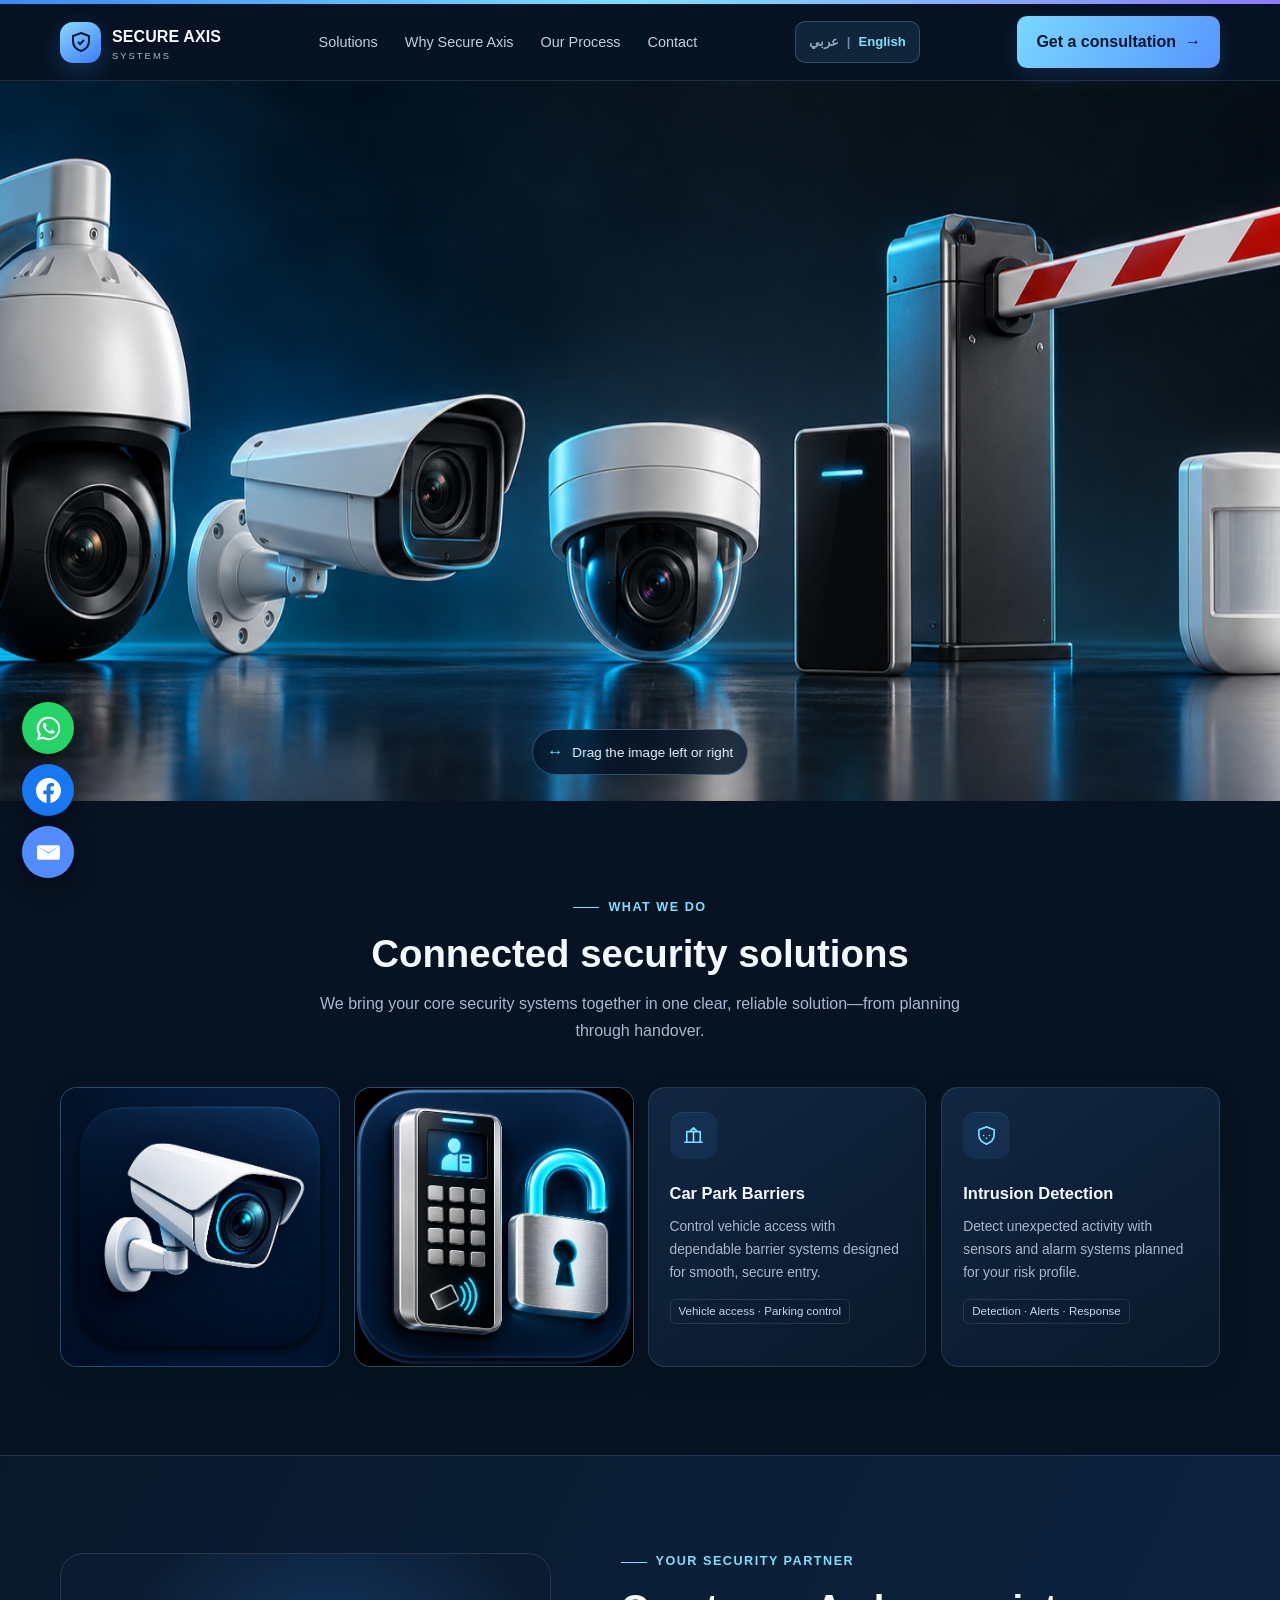
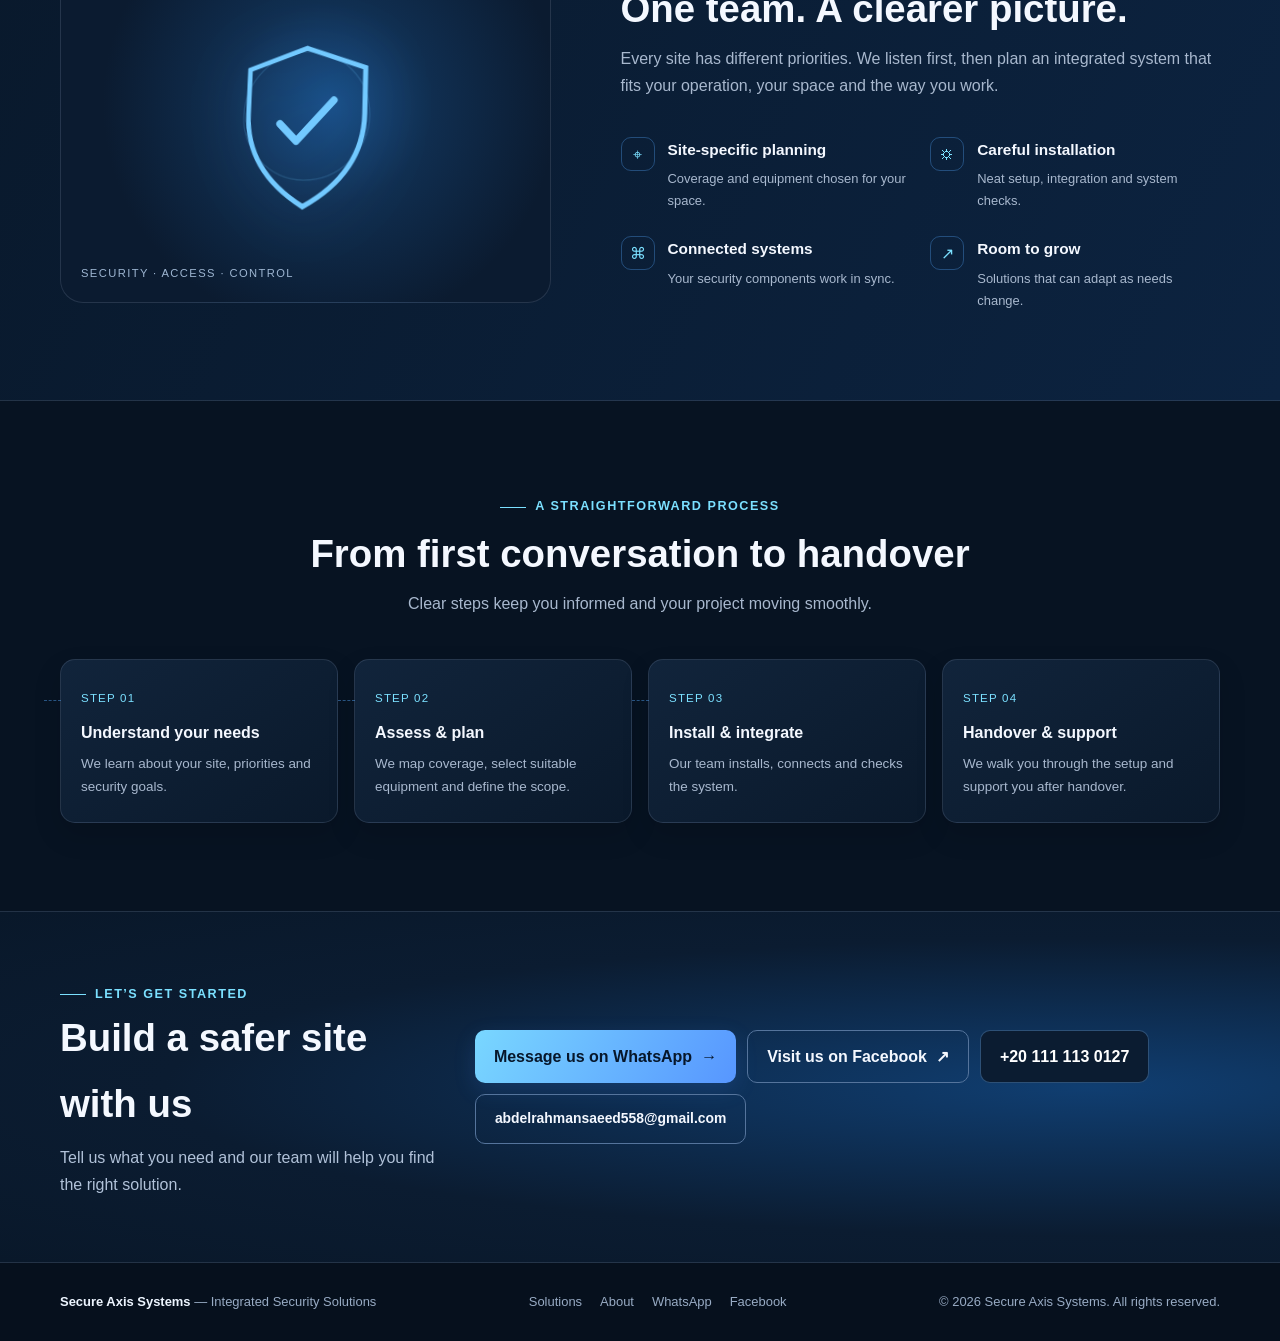
==== index.html @ 3731b3f7 "Add files via upload" ====
<!doctype html>
<html lang="en">
<head>
  <meta charset="utf-8">
  <meta name="viewport" content="width=device-width, initial-scale=1">
  <meta name="theme-color" content="#071322">
  <meta name="google-site-verification" content="ktcPS7zpCL4jbhlb1AqmG9bm6LQ2krB4YX1taloXsXU">
  <meta name="description" content="Secure Axis Systems designs and installs CCTV, access control, car park barriers, networking and intrusion detection solutions in Egypt.">
  <meta name="robots" content="index,follow,max-image-preview:large">
  <link rel="canonical" href="https://secure-axis-systems.github.io/secure-axis-systems/">
  <meta property="og:type" content="website">
  <meta property="og:title" content="Secure Axis Systems | Integrated Security Solutions">
  <meta property="og:description" content="CCTV, access control, car park barriers, networking and intrusion detection systems.">
  <meta property="og:url" content="https://secure-axis-systems.github.io/secure-axis-systems/">
  <meta property="og:image" content="https://secure-axis-systems.github.io/secure-axis-systems/security-systems-3d.png">
  <meta property="og:image:alt" content="CCTV cameras, access reader, car park barrier and intrusion sensor">
  <title>Secure Axis Systems | CCTV &amp; Security Systems in Egypt</title>
  <script type="application/ld+json">
  {"@context":"https://schema.org","@type":"Organization","name":"Secure Axis Systems","url":"https://secure-axis-systems.github.io/secure-axis-systems/","email":"abdelrahmansaeed558@gmail.com","telephone":"+201111130127","sameAs":["https://www.facebook.com/booddii.cllaah"]}
  </script>
  <style>
    :root{--bg:#071322;--panel:#0d1d31;--panel2:#112744;--text:#f4f8ff;--muted:#a8b8ce;--blue:#55a8ff;--cyan:#7be0ff;--line:rgba(204,225,255,.13);--max:1160px}
    *{box-sizing:border-box}html{scroll-behavior:smooth;scroll-padding-top:90px}body{margin:0;background:var(--bg);color:var(--text);font-family:Inter,"Segoe UI",Arial,sans-serif;line-height:1.7}a{color:inherit;text-decoration:none}button{font:inherit}.wrap{width:min(var(--max),calc(100% - 44px));margin:auto}.topline{height:4px;background:linear-gradient(90deg,#388bff,var(--cyan),#8c7bff)}
    header{position:sticky;top:0;z-index:10;background:rgba(7,19,34,.88);backdrop-filter:blur(16px);border-bottom:1px solid var(--line)}.nav{height:76px;display:flex;align-items:center;justify-content:space-between;gap:20px}.brand{display:flex;align-items:center;gap:11px;font-weight:800;font-size:1rem;letter-spacing:.1px}.brand-mark{width:41px;height:41px;display:grid;place-items:center;border-radius:13px;background:linear-gradient(145deg,#8bd8ff,#397dff);color:#07172b;box-shadow:0 8px 24px #398bff42}.brand-mark svg{width:24px}.brand small{display:block;color:var(--muted);font-size:.59rem;font-weight:500;letter-spacing:2px;line-height:1.2;text-transform:uppercase}.links{display:flex;align-items:center;gap:27px;color:#c2cfe0;font-size:.9rem}.links a:hover{color:var(--cyan)}.language-toggle{display:inline-flex;align-items:center;gap:8px;flex:0 0 auto;border:1px solid #5a8cbd66;border-radius:10px;background:#10243a;color:#dcecff;padding:9px 13px;cursor:pointer;font-weight:750;font-size:.82rem}.language-toggle span{opacity:.64}.language-toggle span.active{opacity:1;color:var(--cyan)}.language-toggle i{font-style:normal;color:#6b8bab}.nav-cta,.btn{display:inline-flex;align-items:center;justify-content:center;gap:9px;border:0;border-radius:10px;padding:12px 19px;background:linear-gradient(120deg,#79d7ff,#5796ff);color:#07172b;font-weight:800;transition:.2s;box-shadow:0 7px 22px #438eff28}.nav-cta:hover,.btn:hover{transform:translateY(-2px);box-shadow:0 12px 28px #438eff46}.menu-btn{display:none;background:none;border:1px solid var(--line);color:white;border-radius:9px;padding:8px 12px}
    .hero{position:relative;overflow:hidden;padding:88px 0 78px;background:radial-gradient(ellipse at 78% 45%,#103a6a88,transparent 43%),linear-gradient(130deg,#09182a,#071322 65%)}.hero:after{content:"";position:absolute;inset:0;pointer-events:none;opacity:.12;background-image:linear-gradient(rgba(255,255,255,.08) 1px,transparent 1px),linear-gradient(90deg,rgba(255,255,255,.08) 1px,transparent 1px);background-size:54px 54px;mask-image:linear-gradient(90deg,black,transparent 80%)}.hero-grid{position:relative;z-index:1;display:grid;grid-template-columns:1fr .88fr;gap:58px;align-items:center}.eyebrow{display:inline-flex;align-items:center;gap:9px;color:var(--cyan);font-size:.79rem;font-weight:750;letter-spacing:1.5px;text-transform:uppercase}.eyebrow:before{content:"";height:1px;width:26px;background:var(--cyan)}h1{font-size:clamp(2.7rem,5vw,4.55rem);line-height:1.09;letter-spacing:-2.5px;margin:20px 0}.hero h1 span{color:#72c9ff;text-shadow:0 0 35px #318dff65}.lead{font-size:1.07rem;color:#b1c2d9;max-width:570px;margin:0 0 29px}.actions{display:flex;gap:13px;flex-wrap:wrap}.btn-outline{background:transparent;border:1px solid #55749c;color:var(--text);box-shadow:none}.btn-outline:hover{border-color:var(--cyan)}.hero-points{display:flex;gap:22px;flex-wrap:wrap;margin-top:30px;color:#c0cde0;font-size:.83rem}.hero-points span{display:flex;align-items:center;gap:7px}.check{color:var(--cyan);font-weight:bold}
    .visual{min-height:405px;position:relative;display:grid;place-items:center;perspective:1000px}.orbit{position:absolute;width:365px;height:365px;border-radius:50%;border:1px solid #82c5ff28;transform:rotateX(68deg) rotateZ(-18deg)}.orbit:before,.orbit:after{content:"";position:absolute;border:1px solid #82c5ff20;border-radius:50%;inset:28px}.orbit:after{inset:60px}.camera-card{position:relative;width:min(100%,420px);aspect-ratio:1.1;border:1px solid #b8dcff26;border-radius:25px;background:linear-gradient(145deg,#132c49,#09182a);box-shadow:0 35px 90px #0009,inset 0 1px #ffffff16;display:flex;align-items:center;justify-content:center;overflow:hidden;transform:rotateY(-10deg) rotateX(4deg);transform-style:preserve-3d;transition:transform .5s}.camera-card:hover{transform:rotateY(-3deg) rotateX(1deg) translateY(-5px)}.camera-card:before{content:"";position:absolute;width:270px;height:270px;border-radius:50%;background:#4aa8ff20;filter:blur(14px);transform:translateZ(18px)}.security-products-art{position:relative;display:block;width:100%;height:100%;object-fit:contain;filter:drop-shadow(0 26px 20px #0008);transform:translateZ(48px) scale(.96)}.live{position:absolute;top:18px;left:18px;right:auto;display:flex;align-items:center;gap:8px;background:#071424d9;border:1px solid #a6d4ff35;border-radius:20px;padding:5px 11px;font-size:.69rem;color:#dcedff;transform:translateZ(32px)}.live i{width:7px;height:7px;background:#ff697d;border-radius:50%;box-shadow:0 0 12px #ff697d}.scan{position:absolute;height:1px;left:10%;right:10%;top:25%;background:#68c9ffbb;box-shadow:0 0 14px #68c9ff;animation:scan 4s ease-in-out infinite alternate}.floating{position:absolute;bottom:20px;right:-10px;background:linear-gradient(145deg,#153252,#0b1a2d);border:1px solid var(--line);border-radius:13px;padding:12px 16px;box-shadow:0 16px 30px #0007;font-size:.79rem;transform:translateZ(65px)}.floating strong{color:var(--cyan);display:block;font-size:.95rem}@keyframes scan{to{top:75%}}
    .trust{border-top:1px solid var(--line);border-bottom:1px solid var(--line);background:#09182a}.trust-row{display:flex;justify-content:space-between;gap:20px;align-items:center;padding:22px 0;color:#aebfd5;font-size:.85rem}.trust-item{display:flex;align-items:center;gap:9px}.trust-item b{color:#eaf3ff;font-weight:700}.trust-icon{color:var(--cyan);font-size:1.1rem}
    section{padding:88px 0}.section-head{max-width:670px;margin-bottom:38px}.section-head.center{text-align:center;margin:0 auto 42px}.section-head h2{font-size:clamp(1.9rem,3vw,2.7rem);line-height:1.25;margin:12px 0}.section-head p{color:var(--muted);margin:0}.services-grid{display:grid;grid-template-columns:repeat(4,1fr);gap:15px}.service{padding:24px 21px 22px;border:1px solid var(--line);background:linear-gradient(145deg,#112641,#0a192b);border-radius:17px;min-height:224px;transition:.25s;box-shadow:0 10px 28px #0002;transform-style:preserve-3d}.service:hover{transform:translateY(-6px) rotateX(2deg);border-color:#55a8ff78;box-shadow:0 20px 40px #0004}.service-icon{width:47px;height:47px;border-radius:13px;display:grid;place-items:center;background:#438fff1b;color:var(--cyan);margin-bottom:20px;box-shadow:inset 0 1px #ffffff13}.service-icon svg{width:23px;height:23px;stroke:currentColor;fill:none;stroke-width:1.7;stroke-linecap:round;stroke-linejoin:round}.service h3{font-size:1.03rem;margin:0 0 8px}.service p{color:var(--muted);font-size:.86rem;margin:0}.service .tag{display:inline-block;margin-top:14px;color:#c5d6ec;font-size:.72rem;border:1px solid var(--line);border-radius:6px;padding:2px 8px}
    .why{background:linear-gradient(115deg,#09192c,#0c2340);border-block:1px solid var(--line)}.why-grid{display:grid;grid-template-columns:.9fr 1.1fr;gap:70px;align-items:center}.why-art{min-height:350px;border-radius:23px;border:1px solid var(--line);background:radial-gradient(circle at 55% 43%,#174c83 0,#102e50 30%,#0b1b30 68%);display:grid;place-items:center;position:relative;overflow:hidden;perspective:700px}.shield{width:150px;height:175px;color:#72c9ff;filter:drop-shadow(0 0 30px #429dff78);transform:rotateY(-14deg) rotateX(8deg);animation:float 5s ease-in-out infinite}.why-art-label{position:absolute;bottom:19px;left:20px;color:#9eb6d2;font-size:.7rem;letter-spacing:1.4px}.benefits{display:grid;grid-template-columns:1fr 1fr;gap:24px 20px;margin-top:29px}.benefit{display:flex;gap:13px}.benefit-mark{flex:0 0 34px;height:34px;border:1px solid #55a8ff55;border-radius:10px;display:grid;place-items:center;color:var(--cyan)}.benefit h3{font-size:.96rem;margin:0 0 5px}.benefit p{font-size:.81rem;color:var(--muted);margin:0}@keyframes float{50%{transform:translateY(-9px) rotateY(14deg) rotateX(5deg)}}
    .process-grid{display:grid;grid-template-columns:repeat(4,1fr);gap:16px;position:relative}.step{padding:23px 20px;border-radius:15px;background:linear-gradient(145deg,#11243b,#0a192b);border:1px solid var(--line);position:relative;box-shadow:0 12px 28px #0002}.step-no{font-size:.72rem;color:var(--cyan);letter-spacing:1.2px}.step h3{font-size:1rem;margin:9px 0 7px}.step p{font-size:.84rem;color:var(--muted);margin:0}.step:not(:last-child):after{content:"";position:absolute;left:-17px;top:40px;width:17px;border-top:1px dashed #55a8ff70}
    .contact{padding:64px 0;background:radial-gradient(ellipse at 85% 50%,#103e71,#0b1c31 60%,#09182a);border-block:1px solid var(--line)}.contact-box{display:flex;align-items:center;justify-content:space-between;gap:25px}.contact h2{font-size:clamp(1.8rem,3vw,2.5rem);margin:0 0 8px}.contact p{color:#b1c2d9;margin:0}.contact-actions{display:flex;gap:11px;flex-wrap:wrap}.email{font-size:.87rem}.phone{border:1px solid #73b8ff55;background:#0b1c31;color:white;box-shadow:none}.phone:hover{border-color:var(--cyan)}footer{padding:28px 0;background:#06101d;color:#98abc4;font-size:.81rem}.footer-row{display:flex;justify-content:space-between;align-items:center;gap:20px}.footer-brand{color:#edf5ff;font-weight:700}.footer-links{display:flex;gap:18px}.footer-links a:hover{color:var(--cyan)}.wa-float{position:fixed;z-index:11;bottom:22px;left:22px;width:58px;height:58px;border-radius:50%;background:#25d366;color:white;display:grid;place-items:center;box-shadow:0 8px 24px #0007;transition:.2s}.wa-float:hover{transform:scale(1.07)}.wa-float svg{width:29px;height:29px;fill:currentColor}
    @media(max-width:900px){.language-toggle{padding:8px 10px}.links{gap:12px;font-size:.83rem}.hero-grid{gap:26px}.services-grid{grid-template-columns:repeat(2,1fr)}.why-grid{gap:35px}.process-grid{grid-template-columns:repeat(2,1fr)}.step:nth-child(2):after{display:none}.links{gap:15px}}
    @media(max-width:650px){.wrap{width:min(var(--max),calc(100% - 32px))}.nav{height:67px;gap:8px}.brand{gap:7px;font-size:.87rem}.brand-mark{width:36px;height:36px;flex:0 0 36px}.brand small{font-size:.52rem;letter-spacing:1.5px}.menu-btn{display:block;white-space:nowrap;padding:7px 9px;font-size:.82rem}.links{display:none;position:absolute;top:67px;right:0;left:0;background:#0a192b;padding:16px 22px 20px;border-bottom:1px solid var(--line);flex-direction:column;align-items:stretch;gap:0}.links.open{display:flex}.links a{padding:11px 0;border-bottom:1px solid #ffffff0b}.nav-cta{display:none}.language-toggle{margin-inline-start:auto;padding:7px 8px;gap:5px;font-size:.76rem}.hero{padding:58px 0 48px}.hero-grid{grid-template-columns:1fr;gap:15px}.hero h1{font-size:2.75rem;letter-spacing:-1.4px;margin:14px 0}.lead{font-size:.98rem}.visual{min-height:300px}.camera-card{width:min(88%,365px)}.orbit{width:285px;height:285px}.floating{right:0;bottom:9px}.hero-points{gap:12px 18px}.trust-row{justify-content:center;flex-wrap:wrap;text-align:center;gap:13px 22px}.trust-item:first-child{width:100%;justify-content:center}.trust-item{font-size:.77rem}section{padding:65px 0}.section-head{margin-bottom:28px}.services-grid{gap:11px}.service{padding:19px 15px;min-height:220px}.service-icon{margin-bottom:13px}.why-grid{grid-template-columns:1fr;gap:27px}.why-art{min-height:260px}.shield{width:120px;height:140px}.benefits{gap:19px 12px}.benefit{gap:9px}.benefit h3{font-size:.88rem}.benefit p{font-size:.76rem}.process-grid{gap:11px}.step{padding:18px 15px}.step:not(:last-child):after{display:none}.contact{padding:48px 0}.contact-box{align-items:flex-start;flex-direction:column}.footer-row{flex-direction:column;text-align:center}.footer-links{justify-content:center;flex-wrap:wrap}.wa-float{width:53px;height:53px;bottom:15px;left:15px}.detail-photo{width:48%;height:112px;left:10px;bottom:10px}}
    @media(max-width:390px){.services-grid,.process-grid{grid-template-columns:1fr}.service{min-height:0}.benefits{grid-template-columns:1fr}.hero h1{font-size:2.35rem}}
    html[dir="rtl"] body{text-align:right}html[dir="rtl"] .camera-type,html[dir="rtl"] .model-option{text-align:right}html[dir="rtl"] .model-option p{direction:ltr;unicode-bidi:embed;text-align:right}html[dir="rtl"] .scene-label{left:auto;right:16px}html[dir="rtl"] .why-art-label{left:auto;right:20px}html[dir="rtl"] .floating{right:auto;left:-10px}html[dir="rtl"] .wa-float{left:auto;right:22px}html[dir="rtl"] .step:not(:last-child):after{left:auto;right:-17px}html[dir="rtl"] .menu-btn{direction:rtl}html[dir="rtl"] .camera-modal-head{flex-direction:row-reverse}html[dir="rtl"] .camera-modal-foot{flex-direction:row-reverse}html[dir="rtl"] .contact-box{flex-direction:row-reverse}html[dir="rtl"] .footer-row{flex-direction:row-reverse}html[dir="rtl"] .detail-photo{left:auto;right:18px}html[dir="rtl"] .detail-photo-label{right:auto;left:9px}html[dir="rtl"] .nav{direction:rtl}html[dir="rtl"] .hero-grid{direction:rtl}html[dir="rtl"] .hero-points{direction:rtl}html[dir="rtl"] .links{direction:rtl}html[dir="rtl"] .brand{direction:ltr}html[dir="rtl"] .phone,html[dir="rtl"] .email,.model-code,.model-option h3{direction:ltr;unicode-bidi:plaintext}html[dir="rtl"] .detail-features,html[dir="rtl"] .spec-list{direction:rtl}
    @media(prefers-reduced-motion:reduce){*,*::before,*::after{scroll-behavior:auto!important;animation-duration:.01ms!important;transition-duration:.01ms!important}}
    /* Interactive landscape hero: horizontal drag, vertical page scroll, and individual device bounce targets. */
    .hero.hero-image-only{height:auto;min-height:0;aspect-ratio:16/9;padding:0;overflow:hidden;background:#061426;isolation:isolate}
    .hero.hero-image-only:after{display:none}
    .hero-pan{position:absolute;inset:0;overflow:hidden;touch-action:pan-y;user-select:none;-webkit-user-select:none;cursor:grab;outline:none}
    .hero-pan.is-dragging{cursor:grabbing}
    .hero-art{position:absolute;inset:0;width:100%;height:100%;transform:translate3d(var(--pan-x,0px),0,0) scale(1.22);transform-origin:center;will-change:transform}
    .hero-landscape{position:absolute;inset:0;width:100%;height:100%;display:block;object-fit:fill;pointer-events:none;-webkit-user-drag:none}
    .pan-hint{position:absolute;z-index:3;left:50%;bottom:clamp(10px,2.2vw,26px);transform:translateX(-50%);display:flex;align-items:center;gap:9px;padding:8px 14px;border:1px solid #8bcaff50;border-radius:999px;background:#061426c9;color:#e5f5ff;font-size:clamp(.68rem,1.1vw,.85rem);white-space:nowrap;backdrop-filter:blur(9px);pointer-events:none}
    .pan-hint:before{content:"↔";color:var(--cyan);font-size:1.2em;font-weight:800}
    @media(max-width:650px){.hero.hero-image-only{min-height:0}.pan-hint{bottom:8px;padding:6px 11px;font-size:.66rem}}
    .service-feature{position:relative;display:flex;align-items:flex-end;overflow:hidden;isolation:isolate;padding:0;min-height:280px;aspect-ratio:1/1;border-color:#64baff55;background:#071322;cursor:pointer;text-align:left}
    .service-feature:focus-visible{outline:2px solid var(--cyan);outline-offset:4px}
    .service-feature-photo{position:absolute;z-index:0;inset:0;width:100%;height:100%;object-fit:cover;opacity:1;transition:opacity .35s,transform .45s}
    .service-feature:after{content:"";position:absolute;z-index:1;inset:0;background:linear-gradient(145deg,#071322f5,#0c2542f2);opacity:0;transition:opacity .3s}
    .service-feature-copy{position:relative;z-index:2;width:100%;padding:22px;opacity:0;transform:translateY(12px);transition:opacity .25s,transform .25s}
    .service-feature:hover:after,.service-feature:focus-visible:after{opacity:1}
    .service-feature:hover .service-feature-copy,.service-feature:focus-visible .service-feature-copy{opacity:1;transform:none}
    .service-feature:hover .service-feature-photo,.service-feature:focus-visible .service-feature-photo{opacity:0;transform:scale(1.04)}
    @media(hover:none){.service-feature:after{inset:38% 0 0;background:linear-gradient(transparent,#061322f5 76%);opacity:1}.service-feature-photo{opacity:1}.service-feature-copy{opacity:1;transform:none}}
    @media(max-width:650px){.service-feature{min-height:0;aspect-ratio:1/1}.service-feature-copy{padding:18px}.service-feature-copy h3{font-size:.95rem}.service-feature-copy p{font-size:.79rem}}
    .access-grid{display:grid;grid-template-columns:repeat(3,minmax(0,1fr));gap:12px}.access-item{padding:17px;border:1px solid var(--line);border-radius:15px;background:linear-gradient(145deg,#112641,#0a192b)}.access-item h3{margin:0 0 6px;font-size:.96rem;color:#eef6ff}.access-item p{margin:0;color:var(--muted);font-size:.81rem;line-height:1.55}.contact-floats{position:fixed;z-index:11;bottom:22px;left:22px;display:flex;flex-direction:column;gap:10px}.contact-float{width:52px;height:52px;border-radius:50%;color:#fff;display:grid;place-items:center;box-shadow:0 8px 24px #0007;transition:transform .2s,filter .2s}.contact-float:hover{transform:scale(1.08);filter:brightness(1.12)}.contact-float svg{width:25px;height:25px;fill:currentColor}.contact-float.wa-link{background:#25d366}.contact-float.fb-link{background:#1877f2}.contact-float.mail-link{background:#528cff}.contact-float:focus-visible{outline:2px solid white;outline-offset:3px}
    @media(max-width:650px){.access-grid{grid-template-columns:repeat(2,minmax(0,1fr))}.contact-floats{left:14px;bottom:14px;gap:8px}.contact-float{width:46px;height:46px}.contact-float svg{width:22px;height:22px}}
    html[dir="rtl"] .contact-floats{left:auto;right:22px}html[dir="rtl"] .service-feature{text-align:right}html[dir="rtl"] .access-item{text-align:right}
  </style>
</head>
<body>
  <div class="topline"></div>
  <header><div class="wrap nav">
    <a class="brand" href="#home" aria-label="Secure Axis Systems home"><span class="brand-mark"><svg viewBox="0 0 24 24" fill="none" stroke="currentColor" stroke-width="2"><path d="M12 3 20 6v5c0 5-3.4 8.4-8 10-4.6-1.6-8-5-8-10V6l8-3Z"/><path d="m9 12 2 2 4-4"/></svg></span><span>SECURE AXIS<small>SYSTEMS</small></span></a>
    <button class="menu-btn" aria-expanded="false" aria-label="Open navigation">Menu ☰</button>
    <nav class="links" aria-label="Main navigation"><a href="#services">Solutions</a><a href="#about">Why Secure Axis</a><a href="#process">Our Process</a><a href="#contact">Contact</a></nav>
    <button class="language-toggle" id="language-toggle" type="button" aria-label="Switch language to Arabic" aria-pressed="false"><span>عربي</span><i aria-hidden="true">|</i><span>English</span></button>
    <a class="nav-cta wa-link" target="_blank" rel="noopener" href="https://wa.me/201111130127">Get a consultation <span>→</span></a>
  </div></header>
  <main>
    <section class="hero hero-image-only" id="home" aria-label="Secure Axis integrated security systems">
      <div class="hero-pan" id="hero-pan" tabindex="0" aria-label="Drag image left or right">
        <div class="hero-art" id="hero-art">
          <img class="hero-landscape" src="security-systems-3d.png" alt="3D security systems showcase: CCTV cameras, access control reader, vehicle barrier and intrusion sensor" draggable="false">
        </div>
        <span class="pan-hint">Drag the image left or right</span>
      </div>
    </section>
    <section id="services"><div class="wrap"><div class="section-head center"><span class="eyebrow">What we do</span><h2>Connected security solutions</h2><p>We bring your core security systems together in one clear, reliable solution—from planning through handover.</p></div><div class="services-grid">
      <article class="service service-feature service-cctv" role="button" tabindex="0" aria-haspopup="dialog" aria-controls="camera-modal"><img class="service-feature-photo" src="cctv-card-camera.png" alt="" loading="lazy"><div class="service-feature-copy"><h3>CCTV & Video Surveillance</h3><p>Clear coverage, dependable recording and remote viewing options tailored to your property.</p><span class="tag">Monitoring · Recording · Visibility</span><span class="service-more">Explore camera catalogue <span aria-hidden="true">↗</span></span></div></article>
      <article class="service service-feature service-access" role="button" tabindex="0" aria-haspopup="dialog" aria-controls="access-modal"><img class="service-feature-photo" src="access-control-3d.png" alt="" loading="lazy"><div class="service-feature-copy"><h3>Access Control</h3><p>Manage who can enter, where they can go and when, with flexible permissions for your team.</p><span class="tag">Credentials · Permissions · Entry</span><span class="service-more">Explore access solutions <span aria-hidden="true">↗</span></span></div></article>
      <article class="service"><div class="service-icon"><svg viewBox="0 0 24 24"><path d="M3 19h18M5 19V8m14 11V8M5 8h14M8 8l4-4 4 4M12 8v11"/></svg></div><h3>Car Park Barriers</h3><p>Control vehicle access with dependable barrier systems designed for smooth, secure entry.</p><span class="tag">Vehicle access · Parking control</span></article>
      <article class="service"><div class="service-icon"><svg viewBox="0 0 24 24"><path d="M12 3 20 6v5c0 5-3.4 8.4-8 10-4.6-1.6-8-5-8-10V6l8-3Z"/><path d="M9 12h.01M15 12h.01M12 15v.01"/></svg></div><h3>Intrusion Detection</h3><p>Detect unexpected activity with sensors and alarm systems planned for your risk profile.</p><span class="tag">Detection · Alerts · Response</span></article>
    </div></div></section>
    <dialog class="camera-modal" id="camera-modal" aria-labelledby="camera-modal-title">
      <div class="camera-modal-inner">
        <div class="camera-modal-head"><div><span class="eyebrow">Secure Axis CCTV catalog</span><h2 id="camera-modal-title">Explore camera types</h2><p>Choose a camera style based on the site, viewing angle and lighting conditions. Model availability and features vary by market.</p></div><button class="camera-modal-close" type="button" aria-label="Close camera types">×</button></div>
        <div class="camera-grid">
          <button class="camera-type" type="button" data-camera-category="bullet"><span class="camera-type-icon">◉</span><h3>Bullet</h3><p>Visible fixed cameras for outdoor walls, entrances and perimeter coverage.</p><span class="service-more">See models <span aria-hidden="true">↗</span></span></button>
          <button class="camera-type" type="button" data-camera-category="dome"><span class="camera-type-icon">◎</span><h3>Dome</h3><p>Compact ceiling or wall cameras for offices, shops and indoor areas.</p><span class="service-more">See models <span aria-hidden="true">↗</span></span></button>
          <button class="camera-type" type="button" data-camera-category="turret"><span class="camera-type-icon">◍</span><h3>Turret</h3><p>Flexible fixed cameras with a clear view direction and convenient aiming.</p><span class="service-more">See models <span aria-hidden="true">↗</span></span></button>
          <button class="camera-type" type="button" data-camera-category="ptz"><span class="camera-type-icon">⟳</span><h3>PT / PTZ</h3><p>Remote pan and tilt, with zoom on PTZ models, for wider or changing views.</p><span class="service-more">See models <span aria-hidden="true">↗</span></span></button>
          <button class="camera-type" type="button" data-camera-category="fisheye"><span class="camera-type-icon">◎</span><h3>Fisheye & 360°</h3><p>Wide-angle coverage from one position, with dewarping options on supported models.</p><span class="service-more">See models <span aria-hidden="true">↗</span></span></button>
          <button class="camera-type" type="button" data-camera-category="panoramic"><span class="camera-type-icon">◉</span><h3>Panoramic & TandemVu</h3><p>Wide-area views; selected multi-lens models combine panorama and zoomed detail.</p><span class="service-more">See models <span aria-hidden="true">↗</span></span></button>
          <button class="camera-type" type="button" data-camera-category="thermal"><span class="camera-type-icon">◌</span><h3>Thermal</h3><p>Specialist imaging for perimeter protection, temperature checks and fire-risk monitoring.</p><span class="service-more">See models <span aria-hidden="true">↗</span></span></button>
          <button class="camera-type" type="button" data-camera-category="wireless"><span class="camera-type-icon">⌁</span><h3>Wireless, 4G & Solar</h3><p>Options for locations with limited cabling or power, depending on the model.</p><span class="service-more">See models <span aria-hidden="true">↗</span></span></button>
          <button class="camera-type" type="button" data-camera-category="anpr"><span class="camera-type-icon">▤</span><h3>ANPR / Traffic</h3><p>Purpose-built traffic cameras for license-plate capture and vehicle monitoring.</p><span class="service-more">See models <span aria-hidden="true">↗</span></span></button>
          <button class="camera-type" type="button" data-camera-category="analog"><span class="camera-type-icon">◉</span><h3>Turbo HD / Analog</h3><p>Coax-based camera options for new installations and compatible system upgrades.</p><span class="service-more">See models <span aria-hidden="true">↗</span></span></button>
          <button class="camera-type" type="button" data-camera-category="special"><span class="camera-type-icon">✳</span><h3>Special Environment</h3><p>Explosion-proof and anti-corrosion families for demanding industrial locations.</p><span class="service-more">See models <span aria-hidden="true">↗</span></span></button>
        </div>
        <div class="camera-tech"><h3>Imaging & analytics technologies available on selected models</h3><div class="camera-tags"><span>ColorVu</span><span>AcuSense</span><span>Smart Hybrid Light</span><span>DarkFighter</span><span>DeepinView</span></div></div>
        <div class="camera-modal-foot"><span>Secure Axis Systems product guide · ask our team to confirm current stock and exact versions.</span><a class="wa-link" target="_blank" rel="noopener" href="https://wa.me/201111130127">Ask Secure Axis about a model ↗</a></div>
      </div>
    </dialog>
    <dialog class="model-modal" id="model-modal" aria-labelledby="model-title">
      <div class="model-shell">
        <div class="model-top"><button class="back-models" type="button">← Camera types</button><button class="camera-modal-close close-models" type="button" aria-label="Close camera models">×</button></div>
        <div id="models-view"><div class="camera-modal-head"><div><span class="eyebrow">Egypt catalog picks</span><h2 id="model-title">Hikvision models</h2><p id="model-intro"></p></div></div><div class="models-grid" id="models-grid"></div><p class="stock-note">Catalog listings do not confirm live stock. Contact us for current availability, compatible lens versions and a quote.</p></div>
        <div id="model-detail-view" hidden></div>
      </div>
    </dialog>
    <dialog class="camera-modal" id="access-modal" aria-labelledby="access-modal-title">
      <div class="camera-modal-inner">
        <div class="camera-modal-head"><div><span class="eyebrow">Secure Axis access control</span><h2 id="access-modal-title">Access control solutions</h2><p>Choose the right entry method for your doors, staff and security policy. Product compatibility depends on the selected controller and lock.</p></div><button class="camera-modal-close access-modal-close" type="button" aria-label="Close access control solutions">×</button></div>
        <div class="access-grid">
          <article class="access-item"><h3>Card & RFID readers</h3><p>Tap cards or key fobs to grant entry to approved users.</p></article>
          <article class="access-item"><h3>Keypad access</h3><p>Use PIN codes for doors, shared areas and restricted zones.</p></article>
          <article class="access-item"><h3>Biometric terminals</h3><p>Fingerprint or face options, where supported and appropriate.</p></article>
          <article class="access-item"><h3>Door controllers</h3><p>Manage permissions, schedules and entry records centrally.</p></article>
          <article class="access-item"><h3>Electric locks</h3><p>Magnetic locks and electric strikes matched to the door and egress needs.</p></article>
          <article class="access-item"><h3>Exit & door sensors</h3><p>Request-to-exit buttons and door contacts complete the entry setup.</p></article>
        </div>
        <div class="camera-modal-foot"><span>We’ll match the reader, controller and lock to your doors and site requirements.</span><a class="wa-link" target="_blank" rel="noopener" href="https://wa.me/201111130127">Ask Secure Axis about access control ↗</a></div>
      </div>
    </dialog>
    <section class="why" id="about"><div class="wrap why-grid"><div class="why-art" aria-hidden="true"><svg class="shield" viewBox="0 0 120 140" fill="none"><path d="M60 5 108 22v37c0 34-20 58-48 74C32 117 12 93 12 59V22L60 5Z" stroke="currentColor" stroke-width="4"/><path d="m39 67 14 14 30-33" stroke="currentColor" stroke-width="6" stroke-linecap="round" stroke-linejoin="round"/><circle cx="60" cy="60" r="52" stroke="currentColor" stroke-opacity=".18"/></svg><span class="why-art-label">SECURITY · ACCESS · CONTROL</span></div><div><div class="section-head"><span class="eyebrow">Your security partner</span><h2>One team. A clearer picture.</h2><p>Every site has different priorities. We listen first, then plan an integrated system that fits your operation, your space and the way you work.</p></div><div class="benefits"><div class="benefit"><span class="benefit-mark">⌖</span><div><h3>Site-specific planning</h3><p>Coverage and equipment chosen for your space.</p></div></div><div class="benefit"><span class="benefit-mark">⛭</span><div><h3>Careful installation</h3><p>Neat setup, integration and system checks.</p></div></div><div class="benefit"><span class="benefit-mark">⌘</span><div><h3>Connected systems</h3><p>Your security components work in sync.</p></div></div><div class="benefit"><span class="benefit-mark">↗</span><div><h3>Room to grow</h3><p>Solutions that can adapt as needs change.</p></div></div></div></div></div></section>
    <section id="process"><div class="wrap"><div class="section-head center"><span class="eyebrow">A straightforward process</span><h2>From first conversation to handover</h2><p>Clear steps keep you informed and your project moving smoothly.</p></div><div class="process-grid"><article class="step"><span class="step-no">STEP 01</span><h3>Understand your needs</h3><p>We learn about your site, priorities and security goals.</p></article><article class="step"><span class="step-no">STEP 02</span><h3>Assess & plan</h3><p>We map coverage, select suitable equipment and define the scope.</p></article><article class="step"><span class="step-no">STEP 03</span><h3>Install & integrate</h3><p>Our team installs, connects and checks the system.</p></article><article class="step"><span class="step-no">STEP 04</span><h3>Handover & support</h3><p>We walk you through the setup and support you after handover.</p></article></div></div></section>
    <section class="contact" id="contact"><div class="wrap contact-box"><div><span class="eyebrow">Let’s get started</span><h2>Build a safer site with us</h2><p>Tell us what you need and our team will help you find the right solution.</p></div><div class="contact-actions"><a class="btn wa-link" target="_blank" rel="noopener" href="https://wa.me/201111130127">Message us on WhatsApp <span>→</span></a><a class="btn btn-outline fb-link" target="_blank" rel="noopener noreferrer" href="https://www.facebook.com/booddii.cllaah">Visit us on Facebook <span>↗</span></a><a class="btn phone" href="tel:+201111130127" dir="ltr">+20 111 113 0127</a><a class="btn btn-outline email" href="mailto:abdelrahmansaeed558@gmail.com" dir="ltr">abdelrahmansaeed558@gmail.com</a></div></div></section>
  </main>
  <footer><div class="wrap footer-row"><div><span class="footer-brand">Secure Axis Systems</span> <span>— Integrated Security Solutions</span></div><div class="footer-links"><a href="#services">Solutions</a><a href="#about">About</a><a class="wa-link" target="_blank" rel="noopener" href="https://wa.me/201111130127">WhatsApp</a><a class="fb-link" target="_blank" rel="noopener noreferrer" href="https://www.facebook.com/booddii.cllaah">Facebook</a></div><div>© <span id="year">2026</span> Secure Axis Systems. All rights reserved.</div></div></footer>
  <div class="contact-floats" aria-label="Quick contact">
    <a class="contact-float wa-link" target="_blank" rel="noopener" href="https://wa.me/201111130127" aria-label="Contact Secure Axis Systems on WhatsApp"><svg viewBox="0 0 32 32"><path d="M16 .8A15.1 15.1 0 0 0 3.1 23.8L1 31l7.4-1.9A15.1 15.1 0 1 0 16 .8Zm0 27.4c-2.2 0-4.3-.6-6.2-1.8l-.4-.2-4.4 1.1 1.2-4.3-.3-.4A12.3 12.3 0 1 1 16 28.2Zm6.8-9.2c-.4-.2-2.2-1.1-2.5-1.2-.3-.1-.6-.2-.8.2-.2.4-.9 1.2-1.1 1.4-.2.2-.4.3-.8.1-.4-.2-1.6-.6-3-1.9-1.1-1-1.9-2.2-2.1-2.6-.2-.4 0-.6.2-.8l.6-.7c.2-.2.2-.4.4-.7.1-.2 0-.5 0-.7-.1-.2-.8-2-1.1-2.7-.3-.7-.6-.6-.8-.6h-.7c-.2 0-.7.1-1 .5-.4.4-1.3 1.3-1.3 3.1s1.3 3.5 1.5 3.7c.2.2 2.6 4 6.3 5.6.9.4 1.6.6 2.1.7.9.3 1.7.2 2.3.1.7-.1 2.2-.9 2.5-1.8.3-.9.3-1.6.2-1.8-.1-.1-.3-.2-.7-.4Z"/></svg></a>
    <a class="contact-float fb-link" target="_blank" rel="noopener noreferrer" href="https://www.facebook.com/booddii.cllaah" aria-label="Visit Secure Axis Systems on Facebook"><svg viewBox="0 0 24 24"><path d="M24 12.07C24 5.4 18.63 0 12 0S0 5.4 0 12.07c0 6.02 4.39 11.02 10.13 11.93v-8.44H7.08v-3.49h3.05V9.41c0-3.03 1.79-4.7 4.53-4.7 1.31 0 2.68.24 2.68.24v2.97h-1.51c-1.49 0-1.95.93-1.95 1.88v2.27h3.32l-.53 3.49h-2.79V24C19.61 23.09 24 18.09 24 12.07Z"/></svg></a>
    <a class="contact-float mail-link" href="mailto:abdelrahmansaeed558@gmail.com" aria-label="Email Secure Axis Systems"><svg viewBox="0 0 24 24"><path d="M3 5h18a2 2 0 0 1 2 2v10a2 2 0 0 1-2 2H3a2 2 0 0 1-2-2V7a2 2 0 0 1 2-2Zm9 7L3 6.8V7l9 6 9-6v-.2L12 12Z"/></svg></a>
  </div>
  <script>
    const languageToggle = document.getElementById('language-toggle');
    let currentLanguage = 'en';
    try { currentLanguage = localStorage.getItem('secure-axis-language') || 'en'; } catch {}
    function preferredLanguage() { try { return localStorage.getItem('secure-axis-language') || (document.documentElement.lang === 'ar' ? 'ar' : currentLanguage); } catch { return document.documentElement.lang === 'ar' ? 'ar' : currentLanguage; } }
    const originalTextNodes = new WeakMap();
    const originalLabels = new WeakMap();
    const arabicText = {
      'Solutions':'الحلول','Why Secure Axis':'لماذا Secure Axis','Our Process':'مراحل العمل','Contact':'تواصل معنا','Get a consultation':'اطلب استشارة',
      'Integrated security. Complete control.':'أمان متكامل. تحكم كامل.','Security built':'أمان مصمم','around':'يناسب','your world.':'احتياجاتك.','One trusted partner for CCTV, access control, vehicle barriers and intrusion detection. We design connected security systems that help protect the places and people that matter.':'شريك واحد لأنظمة كاميرات المراقبة والتحكم في الدخول وحواجز السيارات وكشف التسلل. نصمم أنظمة أمنية مترابطة لحماية المواقع والأشخاص المهمين بالنسبة لك.',
      'Talk to our team':'تواصل مع فريقنا','Explore solutions':'اكتشف الحلول','Site assessment':'معاينة الموقع','Professional installation':'تركيب احترافي','Ongoing support':'دعم مستمر','INTEGRATED SECURITY':'أنظمة أمنية متكاملة','Always in control':'تحكم دائم','Security that works together':'أمان يعمل كنظام واحد',
      'Security designed around your site':'أمان مصمم حسب موقعك','Scalable systems':'أنظمة قابلة للتوسع','Business & property solutions':'حلول للشركات والعقارات','Trusted technology':'تقنيات موثوقة',
      'What we do':'خدماتنا','Connected security solutions':'حلول أمنية متكاملة','We bring your core security systems together in one clear, reliable solution—from planning through handover.':'نجمع أنظمة الأمن الأساسية في حل واحد واضح وموثوق، من التخطيط وحتى التسليم.',
      'CCTV & Video Surveillance':'كاميرات المراقبة','Clear coverage, dependable recording and remote viewing options tailored to your property.':'تغطية واضحة وتسجيل موثوق وإمكانية مشاهدة عن بُعد، حسب احتياجات موقعك.','Monitoring · Recording · Visibility':'مراقبة · تسجيل · مشاهدة','Explore camera catalogue':'استكشف كتالوج الكاميرات','Access Control':'التحكم في الدخول','Manage who can enter, where they can go and when, with flexible permissions for your team.':'تحكم في الأشخاص المسموح لهم بالدخول والأماكن والأوقات، بصلاحيات مرنة لفريقك.','Credentials · Permissions · Entry':'وسائل تعريف · صلاحيات · دخول','Car Park Barriers':'حواجز مواقف السيارات','Control vehicle access with dependable barrier systems designed for smooth, secure entry.':'نظم دخول السيارات بحواجز موثوقة لدخول سلس وآمن.','Vehicle access · Parking control':'دخول السيارات · تنظيم المواقف','Intrusion Detection':'كشف التسلل','Detect unexpected activity with sensors and alarm systems planned for your risk profile.':'اكتشف الأنشطة غير المعتادة بحساسات وأنظمة إنذار مصممة حسب مستوى المخاطر.','Detection · Alerts · Response':'كشف · تنبيهات · استجابة',
      'Secure Axis CCTV catalog':'كتالوج Secure Axis للكاميرات','Explore camera types':'استكشف أنواع الكاميرات','Choose a camera style based on the site, viewing angle and lighting conditions. Model availability and features vary by market.':'اختر نوع الكاميرا حسب الموقع وزاوية الرؤية والإضاءة. قد يختلف توافر الموديلات ومواصفاتها حسب السوق.','Bullet':'بولت خارجية','Visible fixed cameras for outdoor walls, entrances and perimeter coverage.':'كاميرات ثابتة ظاهرة للواجهات الخارجية والمداخل ومحيط الموقع.','See models':'عرض الموديلات','Dome':'دوم','Compact ceiling or wall cameras for offices, shops and indoor areas.':'كاميرات صغيرة للسقف أو الحائط، مناسبة للمكاتب والمتاجر والمساحات الداخلية.','Turret':'توريت','Flexible fixed cameras with a clear view direction and convenient aiming.':'كاميرات ثابتة سهلة التوجيه لتحديد زاوية الرؤية المناسبة.','PT / PTZ':'PT / PTZ متحركة','Remote pan and tilt, with zoom on PTZ models, for wider or changing views.':'تحريك أفقي ورأسي عن بُعد، مع تقريب بصري في موديلات PTZ لتغطية أوسع.','Fisheye & 360°':'عين السمكة و360°','Wide-angle coverage from one position, with dewarping options on supported models.':'تغطية واسعة من نقطة واحدة مع تصحيح الصورة في الموديلات المدعومة.','Panoramic & TandemVu':'بانورامية وTandemVu','Wide-area views; selected multi-lens models combine panorama and zoomed detail.':'رؤية للمساحات الواسعة؛ بعض الموديلات متعددة العدسات تجمع المشهد البانورامي والتقريب.','Thermal':'حرارية','Specialist imaging for perimeter protection, temperature checks and fire-risk monitoring.':'تصوير متخصص لحماية المحيط وقياس الحرارة ومراقبة مخاطر الحريق.','Wireless, 4G & Solar':'لاسلكية و4G وطاقة شمسية','Options for locations with limited cabling or power, depending on the model.':'حلول للمواقع التي يصعب فيها تمديد الكابلات أو الكهرباء، حسب الموديل.','ANPR / Traffic':'قراءة اللوحات والمرور','Purpose-built traffic cameras for license-plate capture and vehicle monitoring.':'كاميرات متخصصة لقراءة لوحات السيارات ومراقبة حركة المركبات.','Turbo HD / Analog':'Turbo HD وتناظرية','Coax-based camera options for new installations and compatible system upgrades.':'كاميرات تعمل بكابلات Coax للمشروعات الجديدة وتحديث الأنظمة المتوافقة.','Special Environment':'البيئات الخاصة','Explosion-proof and anti-corrosion families for demanding industrial locations.':'موديلات مقاومة للانفجار والتآكل للمواقع الصناعية ذات الظروف الصعبة.','Imaging & analytics technologies available on selected models':'تقنيات تصوير وتحليلات متاحة في موديلات مختارة','Secure Axis Systems product guide · ask our team to confirm current stock and exact versions.':'دليل منتجات Secure Axis Systems · تواصل مع فريقنا لتأكيد المخزون والإصدار المتاح.','Ask Secure Axis about a model ↗':'اسأل Secure Axis عن موديل ↗','Camera types':'أنواع الكاميرات','← Camera types':'العودة لأنواع الكاميرات','STEP 01':'الخطوة 01','STEP 02':'الخطوة 02','STEP 03':'الخطوة 03','STEP 04':'الخطوة 04','Egypt catalog picks':'موديلات مختارة من الكتالوج','Hikvision models':'موديلات الكاميرات','Catalog listings do not confirm live stock. Contact us for current availability, compatible lens versions and a quote.':'عرض الموديل لا يؤكد توافره الحالي. تواصل معنا لمعرفة المخزون والعدسات المتوافقة والحصول على عرض سعر.','Listed in Egypt catalogues · confirm stock':'مدرج في كتالوجات مصر · يُرجى تأكيد المخزون','Confirm Egypt supply':'يُرجى تأكيد التوريد في مصر','Project confirmation':'يتطلب تأكيد المشروع',
      'Your security partner':'شريكك في الأمن','One team. A clearer picture.':'فريق واحد. رؤية أوضح.','Every site has different priorities. We listen first, then plan an integrated system that fits your operation, your space and the way you work.':'لكل موقع أولوياته. نستمع إليك أولًا، ثم نخطط لنظام متكامل يناسب نشاطك ومساحتك وطريقة عملك.','Site-specific planning':'تخطيط حسب الموقع','Coverage and equipment chosen for your space.':'تغطية ومعدات مناسبة لمساحتك.','Careful installation':'تركيب بعناية','Neat setup, integration and system checks.':'تركيب منظم وربط الأنظمة وفحصها.','Connected systems':'أنظمة مترابطة','Your security components work in sync.':'مكونات الأمن تعمل معًا بتناغم.','Room to grow':'قابلية للتوسع','Solutions that can adapt as needs change.':'حلول تتطور مع تغير احتياجاتك.',
      'A straightforward process':'خطوات واضحة','From first conversation to handover':'من أول تواصل حتى التسليم','Clear steps keep you informed and your project moving smoothly.':'خطوات واضحة تبقيك على اطلاع وتساعد على سير المشروع بسلاسة.','Understand your needs':'فهم احتياجاتك','We learn about your site, priorities and security goals.':'نتعرف على موقعك وأولوياتك وأهدافك الأمنية.','Assess & plan':'المعاينة والتخطيط','We map coverage, select suitable equipment and define the scope.':'نحدد التغطية والمعدات المناسبة ونطاق العمل.','Install & integrate':'التركيب والربط','Our team installs, connects and checks the system.':'يتولى فريقنا التركيب والربط وفحص النظام.','Handover & support':'التسليم والدعم','We walk you through the setup and support you after handover.':'نشرح لك طريقة الاستخدام ونواصل دعمك بعد التسليم.',
      'Let’s get started':'لنبدأ','Build a safer site with us':'اجعل موقعك أكثر أمانًا','Tell us what you need and our team will help you find the right solution.':'أخبرنا باحتياجك وسيساعدك فريقنا في اختيار الحل المناسب.','Message us on WhatsApp':'راسلنا على واتساب','Visit us on Facebook':'تابعنا على فيسبوك','— Integrated Security Solutions':'— حلول أمنية متكاملة','About':'من نحن','WhatsApp':'واتساب','Facebook':'فيسبوك','©':'©','Secure Axis Systems. All rights reserved.':'Secure Axis Systems. جميع الحقوق محفوظة.','Contact Secure Axis Systems on WhatsApp':'تواصل مع Secure Axis Systems عبر واتساب',
      'Bullet cameras':'كاميرات بولت','Outdoor fixed cameras for entrances, walls and perimeter views.':'كاميرات خارجية ثابتة للمداخل والواجهات ومحيط الموقع.','Dome cameras':'كاميرات دوم','Compact ceiling or wall cameras for shops, offices, lobbies and indoor areas.':'كاميرات مدمجة للسقف أو الحائط، للمتاجر والمكاتب والردهات والمساحات الداخلية.','Turret cameras':'كاميرات توريت','Easy-to-aim fixed cameras for indoor and outdoor coverage.':'كاميرات ثابتة سهلة التوجيه للتغطية الداخلية والخارجية.','PT / PTZ cameras':'كاميرات PT / PTZ','Remote movement and zoom for larger spaces or changing views.':'تحريك وتقريب عن بُعد للمساحات الكبيرة أو المشاهد المتغيرة.','Fisheye & 360° cameras':'كاميرات عين السمكة و360°','A wide view from a single mounting point for open rooms and shared spaces.':'زاوية رؤية واسعة من نقطة تركيب واحدة للقاعات والمساحات المشتركة.','Detect heat patterns for perimeter monitoring and temperature or fire-risk events.':'اكتشف أنماط الحرارة لمراقبة المحيط والتنبيه عند تغير الحرارة أو احتمال الحريق.','Options for places where running a network cable is difficult. Confirm power and connectivity for your site.':'خيارات للأماكن التي يصعب فيها تمديد كابل الشبكة. تأكد من الكهرباء والاتصال المناسبين لموقعك.','Purpose-built vehicle and license-plate capture for gates, parking and access lanes.':'حلول مخصصة لقراءة لوحات السيارات عند البوابات والمواقف ومسارات الدخول.','Coax-based cameras for new Turbo HD projects and compatible DVR upgrades.':'كاميرات Coax لمشروعات Turbo HD الجديدة وتحديث أجهزة DVR المتوافقة.','Industrial housing options for harsh conditions. We select the camera only after checking the site and required certification.':'هياكل صناعية للظروف القاسية. نحدد الكاميرا بعد معاينة الموقع ومراجعة الشهادات المطلوبة.',
      'Switch language to Arabic':'حوّل لغة الموقع إلى العربية','Switch language to English':'Switch the website to English','Close camera types':'إغلاق أنواع الكاميرات','Close camera models':'إغلاق موديلات الكاميرات'
    };
    Object.assign(arabicText, {
      'Bullet cameras':'كاميرات بولت','Outdoor fixed cameras for entrances, walls and perimeter views.':'كاميرات خارجية ثابتة للمداخل والواجهات ومحيط الموقع.','Dome cameras':'كاميرات دوم','Compact ceiling or wall cameras for shops, offices, lobbies and indoor areas.':'كاميرات مدمجة للسقف أو الحائط، للمتاجر والمكاتب والردهات والمساحات الداخلية.','Turret cameras':'كاميرات توريت','Easy-to-aim fixed cameras for indoor and outdoor coverage.':'كاميرات ثابتة سهلة التوجيه للتغطية الداخلية والخارجية.','PT / PTZ cameras':'كاميرات PT / PTZ','Remote movement and zoom for larger spaces or changing views.':'تحريك وتقريب عن بُعد للمساحات الكبيرة أو المشاهد المتغيرة.','Fisheye & 360° cameras':'كاميرات عين السمكة و360°','A wide view from a single mounting point for open rooms and shared spaces.':'زاوية رؤية واسعة من نقطة تركيب واحدة للقاعات والمساحات المشتركة.','Panoramic & TandemVu':'بانورامية وTandemVu','Wide-area context with a separate zoomed view on multi-lens models.':'رؤية للمساحات الواسعة مع عرض منفصل للتقريب في الموديلات متعددة العدسات.','Thermal cameras':'كاميرات حرارية','Detect heat patterns for perimeter monitoring and temperature or fire-risk events.':'اكتشف أنماط الحرارة لمراقبة المحيط والتنبيه عند تغير الحرارة أو احتمال الحريق.','Wireless, 4G & solar':'لاسلكية و4G وطاقة شمسية','Options for places where running a network cable is difficult. Confirm power and connectivity for your site.':'خيارات للأماكن التي يصعب فيها تمديد كابل الشبكة. تأكد من الكهرباء والاتصال المناسبين لموقعك.','ANPR & traffic cameras':'كاميرات قراءة اللوحات والمرور','Purpose-built vehicle and license-plate capture for gates, parking and access lanes.':'حلول مخصصة لقراءة لوحات السيارات عند البوابات والمواقف ومسارات الدخول.','Turbo HD & analog':'Turbo HD وتناظرية','Coax-based cameras for new Turbo HD projects and compatible DVR upgrades.':'كاميرات Coax لمشروعات Turbo HD الجديدة وتحديث أجهزة DVR المتوافقة.','Special environments':'البيئات الخاصة','Industrial housing options for harsh conditions. We select the camera only after checking the site and required certification.':'هياكل صناعية للظروف القاسية. نحدد الكاميرا بعد معاينة الموقع ومراجعة الشهادات المطلوبة.',
      'Outdoor fixed cameras for entrances, walls and perimeter views.':'كاميرات خارجية ثابتة للمداخل والواجهات ومحيط الموقع.','Remote movement and zoom for larger spaces or changing views.':'تحريك وتقريب عن بُعد للمساحات الكبيرة أو المشاهد المتغيرة.',
      'Varifocal bullet':'بولت بعدسة متغيرة','Bullet · AcuSense':'بولت · AcuSense','Dome · AcuSense':'دوم · AcuSense','Dome · EasyIP':'دوم · EasyIP','Turret · AcuSense':'توريت · AcuSense','Turret · EasyIP':'توريت · EasyIP','Turbo HD PTZ':'PTZ Turbo HD','Network speed dome':'كاميرا PTZ شبكية سريعة','Fisheye panoramic':'بانورامية عين السمكة','TandemVu network speed dome':'كاميرا TandemVu شبكية متحركة','Thermal network bullet':'كاميرا حرارية شبكية بولت','Wi‑Fi indoor camera':'كاميرا داخلية Wi‑Fi','4 MP Access ANPR Camera':'كاميرا ANPR بدقة 4 ميجابكسل','4K Turbo HD bullet':'كاميرا بولت Turbo HD بدقة 4K','ColorVu Turbo HD bullet':'كاميرا بولت Turbo HD بتقنية ColorVu','Industrial project selection':'اختيار كاميرا لمشروع صناعي',
      'Outdoor fixed cameras for entrances, walls and perimeter views.':'كاميرات خارجية ثابتة للمداخل والواجهات ومحيط الموقع.',
      'IR illumination up to 40 m':'رؤية ليلية بالأشعة تحت الحمراء حتى 40 مترًا','IR illumination up to 50 m':'رؤية ليلية بالأشعة تحت الحمراء حتى 50 مترًا','IR illumination up to 30 m':'رؤية ليلية بالأشعة تحت الحمراء حتى 30 مترًا','15× optical zoom':'تقريب بصري 15×','25× optical zoom family':'تقريب بصري 25× حسب الإصدار','180° × 180° field of view':'زاوية رؤية 180° × 180°','32× optical zoom · 180° panorama':'تقريب بصري 32× · رؤية بانورامية 180°','Thermal output up to 320 × 240':'دقة حرارية حتى 320 × 240','Model-specific night range':'مدى الرؤية الليلية حسب الموديل','Motorized varifocal lens options':'خيارات عدسة متغيرة بمحرك','EXIR Smart IR up to 60 m':'إضاءة EXIR ذكية حتى 60 مترًا','White light up to 40 m':'إضاءة بيضاء حتى 40 مترًا','Confirm environment and certification':'تأكيد طبيعة الموقع والشهادة المطلوبة',
      'Human / vehicle filtering':'تمييز الأشخاص والسيارات','H.265+':'ضغط فيديو H.265+','IP67 weather resistant':'مقاوم للعوامل الجوية IP67','120 dB WDR':'نطاق ديناميكي واسع 120 dB','microSD up to 128 GB':'بطاقة microSD حتى 128 GB','microSD slot':'منفذ بطاقة microSD','IP67 · IK10':'مقاومة للعوامل الجوية والصدمات IP67 · IK10','IP67':'مقاوم للعوامل الجوية IP67','DarkFighter imaging':'تصوير DarkFighter للإضاءة المنخفضة','Motorized 2.8–12 mm lens':'عدسة بمحرك 2.8–12 مم','3D positioning':'تحديد موضع ثلاثي الأبعاد','TVI / AHD / CVI / CVBS':'TVI / AHD / CVI / CVBS','14 display modes':'14 وضع عرض','180° panoramic view':'رؤية بانورامية 180°','PoE':'تغذية عبر الشبكة PoE','Temperature alarms':'إنذارات تغير الحرارة','Fire detection':'كشف الحريق','Line crossing / intrusion':'تجاوز الخط / التسلل','Thermal imaging':'تصوير حراري','Wi‑Fi on supported version':'Wi‑Fi في الإصدارات المدعومة','PIR motion sensing':'استشعار حركة PIR','Two-way audio':'صوت ثنائي الاتجاه','Exact SKU varies':'رقم الموديل يختلف حسب الإصدار','License-plate recognition':'قراءة لوحات السيارات','Barrier relay output':'خرج تحكم للحاجز','Vehicle color / type analytics':'تحليل لون ونوع المركبة','Designed for gate lanes':'مصممة لمسارات البوابات','4K resolution':'دقة 4K','4-in-1 video output':'خرج فيديو 4 في 1','EXIR Smart IR':'إضاءة EXIR ذكية','Full-time color':'ألوان طوال الوقت','130 dB true WDR':'نطاق ديناميكي حقيقي 130 dB','4-in-1 output':'خرج 4 في 1','IP67':'مقاوم للعوامل الجوية IP67',
      'A fixed outdoor view with useful detail for entrances, driveways and building edges. Its human and vehicle classification helps reduce alerts caused by irrelevant motion.':'كاميرا خارجية ثابتة لتفاصيل واضحة عند المداخل والممرات وحدود المبنى. يساعد تصنيف الأشخاص والسيارات على تقليل التنبيهات غير المهمة.','A stronger choice when the installer needs to adjust the viewing angle after mounting, such as a long driveway or gate approach.':'اختيار مناسب عندما يحتاج الفني إلى ضبط زاوية الرؤية بعد التركيب، مثل الممرات الطويلة أو مداخل البوابات.','A discreet camera for entrances and shared indoor areas. The dome housing helps protect the viewing direction and suits ceiling installation.':'كاميرا غير لافتة للمداخل والمساحات الداخلية المشتركة. يساعد هيكل الدوم على حماية اتجاه الرؤية وتناسب تركيب السقف.','A fixed-lens dome for offices, retail spaces and building corridors, with wide dynamic range for mixed lighting.':'كاميرا دوم بعدسة ثابتة للمكاتب والمتاجر والممرات، مع نطاق ديناميكي واسع للإضاءة المختلفة.','A flexible turret for yards, shops and building entrances. It can filter selected human and vehicle events and its view is easy to aim during installation.':'كاميرا توريت مرنة للساحات والمتاجر ومداخل المباني. يمكنها تمييز أحداث الأشخاص والسيارات، كما يسهل توجيهها أثناء التركيب.','A straightforward fixed camera for general monitoring where a clear day-and-night view and flexible lens options are useful.':'كاميرا ثابتة للمراقبة العامة، برؤية واضحة ليلًا ونهارًا وخيارات متعددة للعدسات.','An operator can pan, tilt and zoom to inspect different parts of a yard or facility from one camera position. Suitable for compatible coax-based systems.':'يمكن للمشغّل تحريك الكاميرا أفقيًا ورأسيًا والتقريب لفحص أجزاء مختلفة من الموقع من نقطة واحدة. تعمل مع أنظمة Coax المتوافقة.','A network PTZ option for monitoring a broad area and bringing distant activity closer for operator review. Ask us to confirm the exact version and project fit.':'كاميرا PTZ شبكية لمراقبة مساحة واسعة وتقريب الأنشطة البعيدة لمراجعتها. تواصل معنا لتأكيد الإصدار المناسب للمشروع.','A ceiling-mounted fisheye can cover a broad room such as a shop floor or lobby. Compatible viewing software can dewarp the circular image into more familiar views.':'يمكن لكاميرا عين السمكة المثبتة بالسقف تغطية مساحة واسعة مثل المتجر أو الردهة. وتستطيع البرامج المتوافقة تصحيح الصورة الدائرية وتحويلها لمناظير مألوفة.','The panoramic channel watches a wide scene while the PTZ channel zooms in on an area of interest. Designed for larger sites where a single fixed view may not be enough.':'تراقب العدسة البانورامية مشهدًا واسعًا بينما تقرّب عدسة PTZ منطقة الاهتمام. مناسبة للمواقع الكبيرة التي تحتاج أكثر من زاوية ثابتة.','Thermal imaging can reveal heat differences in darkness or visually difficult conditions. This family supports perimeter behavior analysis, temperature exception alerts and fire detection.':'يكشف التصوير الحراري فروق الحرارة في الظلام أو الظروف البصرية الصعبة. تدعم هذه الفئة تحليل الحركة حول المحيط وتنبيهات درجات الحرارة وكشف الحريق.','A compact Wi‑Fi camera for a room or small area. PIR sensing detects body heat and supported versions include two-way audio. This product is listed in the Egypt EasyIP catalogue; confirm the exact SKU before ordering.':'كاميرا Wi‑Fi صغيرة لغرفة أو مساحة محدودة. يستشعر PIR حرارة الجسم، وتدعم بعض الإصدارات الصوت ثنائي الاتجاه. يُرجى تأكيد رقم الموديل قبل الطلب.','Reads license plates at an entry or exit and can connect to access-control or barrier workflows. Local Egypt product listings describe allowlists/blocklists and barrier relay control.':'تقرأ لوحات السيارات عند الدخول أو الخروج ويمكن ربطها بالتحكم في الدخول أو الحاجز. يُرجى تأكيد وظائف الربط حسب الإصدار المتاح.','A high-resolution coax camera for compatible Turbo HD DVR systems. A useful option when upgrading image detail while keeping a coax installation.':'كاميرا Coax عالية الدقة لأجهزة Turbo HD DVR المتوافقة. مناسبة لتحسين تفاصيل الصورة مع الإبقاء على تمديدات Coax.','A full-color analog camera option for compatible DVR systems. White-light illumination helps produce color images in low-light scenes.':'كاميرا تناظرية ملونة لأجهزة DVR المتوافقة. تساعد الإضاءة البيضاء على تصوير الألوان في ظروف الإضاءة المنخفضة.','For chemical, marine or hazardous locations, camera selection depends on the required zone certification, materials, temperature range and mounting method. Contact us for a model-specific proposal and supply check.':'في المواقع الكيميائية أو البحرية أو الخطرة، يعتمد اختيار الكاميرا على شهادة المنطقة والمواد ومدى الحرارة وطريقة التركيب. تواصل معنا لعرض مناسب وتأكيد التوريد.',
      '3D CAMERA OVERVIEW':'نظرة ثلاثية الأبعاد على الكاميرا','RESOLUTION':'الدقة','RANGE / LENS':'المدى / العدسة','Ask Secure Axis for price & stock ↗':'اسأل Secure Axis عن السعر والمخزون ↗','Back to models':'العودة إلى الموديلات','3D product illustration. Exact lens, firmware and features vary by SKU; confirm before purchase.':'رسم توضيحي ثلاثي الأبعاد. قد تختلف العدسة والبرنامج والمواصفات حسب رقم الإصدار؛ يُرجى التأكيد قبل الشراء.','SECURE AXIS · 3D PRODUCT VIEW':'SECURE AXIS · عرض ثلاثي الأبعاد','PRODUCT PHOTO':'صورة المنتج','Close access control solutions':'إغلاق حلول التحكم في الدخول','Secure Axis access control':'التحكم في الدخول من Secure Axis','Access control solutions':'حلول التحكم في الدخول','Choose the right entry method for your doors, staff and security policy. Product compatibility depends on the selected controller and lock.':'اختر طريقة الدخول المناسبة للأبواب والموظفين وسياسة الأمن. يعتمد توافق المنتجات على وحدة التحكم والقفل المختارين.','Card & RFID readers':'قارئات البطاقات وRFID','Tap cards or key fobs to grant entry to approved users.':'استخدم البطاقات أو الميداليات للسماح بدخول المستخدمين المعتمدين.','Keypad access':'الدخول بلوحة الأرقام','Use PIN codes for doors, shared areas and restricted zones.':'استخدم أرقام PIN للأبواب والمساحات المشتركة والمناطق المقيدة.','Biometric terminals':'أجهزة القياسات الحيوية','Fingerprint or face options, where supported and appropriate.':'خيارات بصمة الإصبع أو الوجه، حسب دعم النظام وملاءمته.','Door controllers':'وحدات التحكم بالأبواب','Manage permissions, schedules and entry records centrally.':'أدر الصلاحيات والجداول وسجلات الدخول من مكان واحد.','Electric locks':'الأقفال الكهربائية','Magnetic locks and electric strikes matched to the door and egress needs.':'أقفال مغناطيسية وأقفال كهربائية مناسبة للباب ومتطلبات الخروج.','Exit & door sensors':'حساسات الأبواب والخروج','Request-to-exit buttons and door contacts complete the entry setup.':'أزرار طلب الخروج وحساسات الأبواب تكمل نظام الدخول.','We’ll match the reader, controller and lock to your doors and site requirements.':'نختار القارئ ووحدة التحكم والقفل بما يناسب أبوابك واحتياجات الموقع.','Ask Secure Axis about access control ↗':'اسأل Secure Axis عن التحكم في الدخول ↗','Explore access solutions':'اكتشف حلول التحكم في الدخول','Visit Secure Axis Systems on Facebook':'افتح صفحة Secure Axis Systems على Facebook','Email Secure Axis Systems':'راسل Secure Axis Systems بالبريد الإلكتروني',
      'Drag image left or right':'اسحب الصورة يمينًا أو يسارًا','Drag the image left or right':'اسحب الصورة يمينًا أو يسارًا'
    });
    const originalAttributes = new WeakMap();
    function translateText(root, language) {
      const walker = document.createTreeWalker(root, NodeFilter.SHOW_TEXT);
      let node;
      while ((node = walker.nextNode())) {
        if (!originalTextNodes.has(node)) originalTextNodes.set(node, node.nodeValue);
        const original = originalTextNodes.get(node);
        const trimmed = original.trim();
        if (!trimmed) continue;
        const translated = language === 'ar' ? (arabicText[trimmed] || trimmed) : trimmed;
        const start = original.length - original.trimStart().length;
        const end = original.length - original.trimEnd().length;
        node.nodeValue = original.slice(0, start) + translated + (end ? original.slice(original.length-end) : '');
      }
    }
    function applyLanguage(language) {
      currentLanguage = language;
      try { localStorage.setItem('secure-axis-language', language); } catch {}
      document.documentElement.lang = language;
      document.documentElement.dir = language === 'ar' ? 'rtl' : 'ltr';
      translateText(document.body, language);
      document.querySelectorAll('[aria-label]').forEach(element => {
        if (!originalAttributes.has(element)) originalAttributes.set(element, element.getAttribute('aria-label'));
        const original = originalAttributes.get(element);
        element.setAttribute('aria-label', language === 'ar' ? (arabicText[original] || original) : original);
      });
      document.title = language === 'ar' ? 'Secure Axis Systems | حلول أمنية متكاملة' : 'Secure Axis Systems | Integrated Security Solutions';
      languageToggle.querySelectorAll('span').forEach((item, index) => item.classList.toggle('active', language === 'ar' ? index === 0 : index === 1));
      languageToggle.setAttribute('aria-pressed', String(language === 'ar'));
      languageToggle.setAttribute('aria-label', language === 'ar' ? 'Switch language to English' : 'Switch language to Arabic');
    }
    languageToggle.addEventListener('click', () => applyLanguage(preferredLanguage() === 'en' ? 'ar' : 'en'));
    applyLanguage(currentLanguage);
    const heroPan = document.getElementById('hero-pan');
    const heroArt = document.getElementById('hero-art');
    if (heroPan && heroArt) {
      let panX = 0, dragStartX = 0, panStartX = 0, pointerId = null, moved = false;
      const maxPan = () => heroPan.clientWidth * .11;
      const setPan = value => {
        panX = Math.max(-maxPan(), Math.min(maxPan(), value));
        heroArt.style.setProperty('--pan-x', `${panX}px`);
      };
      heroPan.addEventListener('pointerdown', event => {
        if (event.button !== undefined && event.button !== 0) return;
        pointerId = event.pointerId; dragStartX = event.clientX; panStartX = panX; moved = false;
        heroPan.setPointerCapture(pointerId);
      });
      heroPan.addEventListener('pointermove', event => {
        if (event.pointerId !== pointerId) return;
        const dx = event.clientX - dragStartX;
        if (Math.abs(dx) > 4) { moved = true; heroPan.classList.add('is-dragging'); }
        if (moved) setPan(panStartX + dx);
      });
      const endPan = event => {
        if (event.pointerId !== pointerId) return;
        pointerId = null; heroPan.classList.remove('is-dragging');
        if (heroPan.hasPointerCapture(event.pointerId)) heroPan.releasePointerCapture(event.pointerId);
      };
      heroPan.addEventListener('pointerup', endPan);
      heroPan.addEventListener('pointercancel', endPan);
      heroPan.addEventListener('keydown', event => {
        if (event.key === 'ArrowLeft' || event.key === 'ArrowRight') {
          event.preventDefault(); setPan(panX + (event.key === 'ArrowLeft' ? 36 : -36));
        }
      });
    }
    const cctvCard = document.querySelector('.service-cctv');
    const cameraDialog = document.getElementById('camera-modal');
    cctvCard.addEventListener('click', () => { applyLanguage(preferredLanguage()); cameraDialog.showModal(); });
    cctvCard.addEventListener('keydown', event => {
      if (event.key === 'Enter' || event.key === ' ') {
        event.preventDefault();
        applyLanguage(preferredLanguage());
        cameraDialog.showModal();
      }
    });
    cameraDialog.querySelector('.camera-modal-close').addEventListener('click', () => cameraDialog.close());
    cameraDialog.addEventListener('click', event => {
      if (event.target === cameraDialog) cameraDialog.close();
    });
    const accessCard = document.querySelector('.service-access');
    const accessDialog = document.getElementById('access-modal');
    const openAccessCatalog = () => { applyLanguage(preferredLanguage()); accessDialog.showModal(); };
    accessCard.addEventListener('click', openAccessCatalog);
    accessCard.addEventListener('keydown', event => {
      if (event.key === 'Enter' || event.key === ' ') { event.preventDefault(); openAccessCatalog(); }
    });
    accessDialog.querySelector('.access-modal-close').addEventListener('click', () => accessDialog.close());
    accessDialog.addEventListener('click', event => { if (event.target === accessDialog) accessDialog.close(); });
    const modelDialog = document.getElementById('model-modal');
    const modelsView = document.getElementById('models-view');
    const modelDetailView = document.getElementById('model-detail-view');
    const cameraCatalog = {
      bullet:{title:'Bullet cameras',intro:'Outdoor fixed cameras for entrances, walls and perimeter views.',models:[
        {name:'DS-2CD2043G2-I(U)',kind:'Bullet · AcuSense',resolution:'4 MP · 2688 × 1520',range:'IR illumination up to 40 m',job:'A fixed outdoor view with useful detail for entrances, driveways and building edges. Its human and vehicle classification helps reduce alerts caused by irrelevant motion.',features:['120 dB WDR','Human / vehicle filtering','H.265+','IP67 weather resistant'],family:'bullet'},
        {name:'DS-2CD2645FWD-IZS',kind:'Varifocal bullet',resolution:'4 MP · 2688 × 1520',range:'IR illumination up to 50 m',job:'A stronger choice when the installer needs to adjust the viewing angle after mounting, such as a long driveway or gate approach.',features:['Motorized 2.8–12 mm lens','120 dB WDR','microSD up to 128 GB','IP67 · IK10'],family:'bullet'}]},
      dome:{title:'Dome cameras',intro:'Compact ceiling or wall cameras for shops, offices, lobbies and indoor areas.',models:[
        {name:'DS-2CD2146G1-I(S)',kind:'Dome · AcuSense',resolution:'4 MP · 2688 × 1520',range:'IR illumination up to 30 m',job:'A discreet camera for entrances and shared indoor areas. The dome housing helps protect the viewing direction and suits ceiling installation.',features:['Human / vehicle filtering','120 dB WDR','IP67 · IK10','microSD up to 128 GB'],family:'dome'},
        {name:'DS-2CD2145FWD-I(S)',kind:'Dome · EasyIP',resolution:'4 MP · 2688 × 1520',range:'IR illumination up to 30 m',job:'A fixed-lens dome for offices, retail spaces and building corridors, with wide dynamic range for mixed lighting.',features:['120 dB WDR','DarkFighter imaging','H.265+','microSD slot'],family:'dome'}]},
      turret:{title:'Turret cameras',intro:'Easy-to-aim fixed cameras for indoor and outdoor coverage.',models:[
        {name:'DS-2CD2346G1-I',kind:'Turret · AcuSense',resolution:'4 MP · 2688 × 1520',range:'IR illumination up to 50 m',job:'A flexible turret for yards, shops and building entrances. It can filter selected human and vehicle events and its view is easy to aim during installation.',features:['Human / vehicle filtering','120 dB WDR','IP67','microSD up to 128 GB'],family:'turret'},
        {name:'DS-2CD2345FWD-I',kind:'Turret · EasyIP',resolution:'4 MP · 2688 × 1520',range:'IR illumination up to 30 m',job:'A straightforward fixed camera for general monitoring where a clear day-and-night view and flexible lens options are useful.',features:['120 dB WDR','DarkFighter imaging','H.265+','IP67'],family:'turret'}]},
      ptz:{title:'PT / PTZ cameras',intro:'Remote movement and zoom for larger spaces or changing views.',models:[
        {name:'DS-2AE4215T-D',kind:'Turbo HD PTZ',resolution:'2 MP · Full HD',range:'15× optical zoom',job:'An operator can pan, tilt and zoom to inspect different parts of a yard or facility from one camera position. Suitable for compatible coax-based systems.',features:['15× optical zoom','120 dB WDR','3D positioning','TVI / AHD / CVI / CVBS'],family:'ptz'},
        {name:'DS-2DF8425IX-AEL(W)',kind:'Network speed dome',resolution:'8 MP family · verify exact variant',range:'25× optical zoom family',job:'A network PTZ option for monitoring a broad area and bringing distant activity closer for operator review. Ask us to confirm the exact version and project fit.',features:['Network PTZ','Optical zoom','Outdoor deployments','Confirm configuration'],family:'ptz'}]},
      fisheye:{title:'Fisheye & 360° cameras',intro:'A wide view from a single mounting point for open rooms and shared spaces.',models:[
        {name:'DS-2CD2935FWD-I(S)',kind:'Fisheye panoramic',resolution:'3 MP · 2048 × 1536',range:'180° × 180° field of view',job:'A ceiling-mounted fisheye can cover a broad room such as a shop floor or lobby. Compatible viewing software can dewarp the circular image into more familiar views.',features:['14 display modes','180° panoramic view','PoE','microSD up to 128 GB'],family:'dome'}]},
      panoramic:{title:'Panoramic & TandemVu',intro:'Wide-area context with a separate zoomed view on multi-lens models.',models:[
        {name:'DS-2SE7C432MWG-EB/26(F0)',kind:'TandemVu network speed dome',resolution:'6 MP panorama + 4 MP PTZ',range:'32× optical zoom · 180° panorama',job:'The panoramic channel watches a wide scene while the PTZ channel zooms in on an area of interest. Designed for larger sites where a single fixed view may not be enough.',features:['180° panoramic channel','32× optical zoom','AcuSense filtering','IR up to 200 m on PTZ channel'],family:'ptz',availability:'Confirm Egypt supply'}]},
      thermal:{title:'Thermal cameras',intro:'Detect heat patterns for perimeter monitoring and temperature or fire-risk events.',models:[
        {name:'DS-2TD2117-3/6 V1',kind:'Thermal network bullet',resolution:'160 × 120 thermal sensor',range:'Thermal output up to 320 × 240',job:'Thermal imaging can reveal heat differences in darkness or visually difficult conditions. This family supports perimeter behavior analysis, temperature exception alerts and fire detection.',features:['Temperature alarms','Fire detection','Line crossing / intrusion','Thermal imaging'],family:'bullet'}]},
      wireless:{title:'Wireless, 4G & solar',intro:'Options for places where running a network cable is difficult. Confirm power and connectivity for your site.',models:[
        {name:'2 MP PIR Cube Network Camera',kind:'Wi‑Fi indoor camera',resolution:'2 MP',range:'Model-specific night range',job:'A compact Wi‑Fi camera for a room or small area. PIR sensing detects body heat and supported versions include two-way audio. This product is listed in the Egypt EasyIP catalogue; confirm the exact SKU before ordering.',features:['Wi‑Fi on supported version','PIR motion sensing','Two-way audio','Exact SKU varies'],family:'dome'}]},
      anpr:{title:'ANPR & traffic cameras',intro:'Purpose-built vehicle and license-plate capture for gates, parking and access lanes.',models:[
        {name:'DS-TCG406-E',kind:'4 MP Access ANPR Camera',resolution:'4 MP · 2688 × 1520',range:'Motorized varifocal lens options',job:'Reads license plates at an entry or exit and can connect to access-control or barrier workflows. Local Egypt product listings describe allowlists/blocklists and barrier relay control.',features:['License-plate recognition','Barrier relay output','Vehicle color / type analytics','Designed for gate lanes'],family:'bullet'}]},
      analog:{title:'Turbo HD & analog',intro:'Coax-based cameras for new Turbo HD projects and compatible DVR upgrades.',models:[
        {name:'DS-2CE16U1T-IT3F',kind:'4K Turbo HD bullet',resolution:'8 MP · 3840 × 2160',range:'EXIR Smart IR up to 60 m',job:'A high-resolution coax camera for compatible Turbo HD DVR systems. A useful option when upgrading image detail while keeping a coax installation.',features:['4K resolution','4-in-1 video output','EXIR Smart IR','IP67'],family:'bullet'},
        {name:'DS-2CE12DFT-F',kind:'ColorVu Turbo HD bullet',resolution:'2 MP · Full HD',range:'White light up to 40 m',job:'A full-color analog camera option for compatible DVR systems. White-light illumination helps produce color images in low-light scenes.',features:['Full-time color','130 dB true WDR','4-in-1 output','IP67'],family:'bullet'}]},
      special:{title:'Special environments',intro:'Industrial housing options for harsh conditions. We select the camera only after checking the site and required certification.',models:[
        {name:'Explosion-proof & anti-corrosion families',kind:'Industrial project selection',resolution:'Selected to project requirements',range:'Confirm environment and certification',job:'For chemical, marine or hazardous locations, camera selection depends on the required zone certification, materials, temperature range and mounting method. Contact us for a model-specific proposal and supply check.',features:['Hazardous-area planning','Corrosion-resistant options','Engineering review','Confirm Egypt availability'],family:'bullet',availability:'Project confirmation'}]}
    };
    const cameraProductImages = {
      'DS-2CD2043G2-I(U)':'https://down-tw.img.susercontent.com/file/sg-11134201-7rdxn-lz6kvl4qcoj072',
      'DS-2CD2645FWD-IZS':'https://cdn11.bigcommerce.com/s-u3uxlvxq3h/images/stencil/1280x1280/products/5454/22803/DS-2CD2645FWD-IZS-2__73644.1584430524.jpg?c=1',
      'DS-2CD2146G1-I(S)':'https://cdn10.bigcommerce.com/s-g932feltp6/products/4501/images/24422/DS-2CD2145FWD-I__25432.1626878253.500.750.jpg?c=2',
      'DS-2CD2145FWD-I(S)':'https://cdn10.bigcommerce.com/s-g932feltp6/products/4501/images/24422/DS-2CD2145FWD-I__25432.1626878253.500.750.jpg?c=2',
      'DS-2CD2346G1-I':'https://pim.promitel.pl/products/Hikvision/DS-2CD2346G2-I%282.8mm%29%28C%29%28O-STD%29%28311315138%29/DS-2CD2346G2-I%282.8mm%29%28C%29%28O-STD%29%28311315138%29_image_5.jpg',
      'DS-2CD2345FWD-I':'https://media.s-bol.com/nJOk5GJ2pgjW/vo61l5/550x586.jpg',
      'DS-2AE4215T-D':'https://hikvision.az/wp-content/uploads/2023/04/CgFBIl1ji3OAXVBnAAIOpqzIViw442.thumb_.1280.1280.png',
      'DS-2DF8425IX-AEL(W)':'https://i.ebayimg.com/images/g/w1IAAOSwtWRjcygE/s-l1200.jpg',
      'DS-2CD2935FWD-I(S)':'https://down-id.img.susercontent.com/file/92d14f40f3f2b0e20c05bd3a0eeba043',
      'DS-2SE7C432MWG-EB/26(F0)':'https://i.ebayimg.com/images/g/SJoAAOSwaX1oNAv1/s-l1200.jpg',
      'DS-2TD2117-3/6 V1':'https://i.pepita.hu/images/product/7093789/hikvision-ip-cso-hokamera-ds-2td2117-3v1-160x120-31mm-20-150-c-ip67_64960236_1200x630.jpg',
      '2 MP PIR Cube Network Camera':'https://cdn11.bigcommerce.com/s-unzm9/images/stencil/1280x1280/products/431/1844/CAM2__94404.1763169900.jpg?c=2',
      'DS-TCG406-E':'https://www.fastegy.net/web/image/product.template/6846/image_1920?unique=a2ae5ae',
      'DS-2CE16U1T-IT3F':'https://cdn-ilbchih.nitrocdn.com/SikZIOvOoqBbuhoECRbPRnIYpkctatVA/assets/images/optimized/rev-3da302a/lankareal.lk/wp-content/uploads/2023/10/DS-2CE16U1T-IT3F.png',
      'DS-2CE12DFT-F':'https://down-th.img.susercontent.com/file/5aa55f69bd54189005207ca0b9cce516',
      'Explosion-proof & anti-corrosion families':'https://www.discomp.cz/hikvision-ip-atex-iecex-camera-ds-2xe6445g0-izs-2-8-12mm-304-4mp-2-8-12mm-stainless-steel_ie5472329.jpg'
    };
    Object.values(cameraCatalog).forEach(category => category.models.forEach(model => { model.photo = cameraProductImages[model.name]; }));
    const escapeText = value => String(value).replace(/[&<>"']/g, ch => ({'&':'&amp;','<':'&lt;','>':'&gt;','"':'&quot;',"'":'&#39;'}[ch]));
    let artSequence = 0;
    function modelPhoto(model, family) {
      if (!model.photo) return cameraArt(family, 'model-art');
      const alt = escapeText(model.name + ' product photo');
      return '<span class="model-image-box"><img class="model-photo" src="' + escapeText(model.photo) + '" alt="' + alt + '" loading="lazy" referrerpolicy="no-referrer" onerror="this.style.display=\'none\';this.nextElementSibling.hidden=false"><span hidden>' + cameraArt(family, 'model-art') + '</span></span>';
    }
    function detailPhoto(model) {
      if (!model.photo) return '';
      return '<div class="detail-photo"><img src="' + escapeText(model.photo) + '" alt="' + escapeText(model.name + ' product photo') + '" loading="lazy" referrerpolicy="no-referrer" onerror="this.parentElement.style.display=\'none\'"><span class="detail-photo-label">PRODUCT PHOTO</span></div>';
    }
    function cameraArt(family, extraClass = '') {
      const id = `cg${++artSequence}`;
      const pieces = {
        bullet:'<path class="metal" d="M54 59h-7l-9 27h26l-4-27Z"/><path class="metal" d="M48 84h27v5H48z"/><path class="shell" d="M35 29h84q15 0 20 11l5 13-7 19H45q-12 0-12-11V40q0-11 2-11Z"/><path class="dark" d="M130 34q15 0 19 17l-7 18h-13l5-18-5-17Z"/><ellipse class="lens-ring" cx="143" cy="52" rx="9" ry="14"/><ellipse class="lens" cx="146" cy="52" rx="5" ry="9"/><path class="shine" d="M51 35h54q-22 4-49 9Z"/><circle class="status" cx="80" cy="68" r="2"/>',
        dome:'<path class="metal" d="M52 48h76v10H52z"/><path class="shell" d="M45 47q3-23 44-25 38 1 43 25H45Z"/><path class="dark" d="M52 48q4 24 37 26 34-2 40-26H52Z"/><path class="lens-ring" d="M76 48q0-14 13-14t13 14v12q-13 13-26 0Z"/><ellipse class="lens" cx="89" cy="48" rx="7" ry="9"/><path class="shine" d="M60 42q18-17 48-12-22 2-42 17Z"/>',
        turret:'<path class="metal" d="M50 55h80v9H50z"/><path class="shell" d="M53 57q0-29 37-30 37 1 37 30Z"/><path class="dark" d="M61 58q4 20 29 22 25-2 29-22Z"/><ellipse class="lens-ring" cx="90" cy="61" rx="16" ry="10"/><ellipse class="lens" cx="90" cy="61" rx="8" ry="6"/><path class="shine" d="M65 48q15-15 36-15-18 4-28 16Z"/>',
        ptz:'<path class="metal" d="M78 19h24v13H78zM66 17h49v7H66z"/><path class="shell" d="M48 33q2-12 21-12h49q16 0 18 14l-8 14H57Z"/><path class="dark" d="M61 46h66v16q-1 25-32 30-31-5-32-30Z"/><path class="metal" d="M55 50h79v10H55z"/><ellipse class="lens-ring" cx="93" cy="64" rx="20" ry="16"/><ellipse class="lens" cx="98" cy="63" rx="11" ry="12"/><path class="shine" d="M66 34q18-9 38-5H73Z"/>',
        fisheye:'<ellipse class="metal" cx="90" cy="40" rx="48" ry="16"/><path class="shell" d="M42 40q3 27 48 30 45-3 48-30-10 15-48 16T42 40Z"/><ellipse class="dark" cx="90" cy="54" rx="24" ry="11"/><ellipse class="lens-ring" cx="90" cy="53" rx="12" ry="8"/><ellipse class="lens" cx="90" cy="53" rx="6" ry="5"/><path class="shine" d="M53 38q32-17 63-2-34-8-55 8Z"/>',
        panoramic:'<path class="metal" d="M43 49h92v12H43z"/><path class="shell" d="M40 30q0-8 11-8h77q11 0 11 8v34H40Z"/><path class="dark" d="M47 34h80v21H47z"/><ellipse class="lens-ring" cx="68" cy="44" rx="11" ry="8"/><ellipse class="lens" cx="68" cy="44" rx="6" ry="5"/><ellipse class="lens-ring" cx="107" cy="44" rx="11" ry="8"/><ellipse class="lens" cx="107" cy="44" rx="6" ry="5"/><path class="shell" d="M67 65q1-14 23-14t23 14l-4 22q-19 18-38 0Z"/><ellipse class="dark" cx="90" cy="76" rx="18" ry="13"/><ellipse class="lens-ring" cx="96" cy="75" rx="10" ry="9"/><ellipse class="lens" cx="98" cy="75" rx="5" ry="6"/>',
        thermal:'<path class="metal" d="M54 59h-7l-9 27h26l-4-27Z"/><path class="metal" d="M48 84h27v5H48z"/><path class="shell" d="M35 30h93q12 0 16 11v23l-7 9H43q-10 0-10-10V39q0-9 2-9Z"/><path class="dark" d="M127 34h16v34h-16z"/><rect class="lens-ring" x="126" y="38" width="22" height="25" rx="4"/><rect class="lens" x="131" y="43" width="12" height="15" rx="3"/><path class="shine" d="M48 35h55q-20 4-50 10Z"/><circle class="status" cx="80" cy="67" r="2"/>',
        wireless:'<path class="metal" d="M36 21h53v4H36z"/><path class="dark" d="m42 20 2-14h4l-1 15m29-1 2-15h4l-1 16"/><path class="shell" d="M42 26h48v28H42z"/><path class="dark" d="M48 31h37v17H48z"/><ellipse class="lens-ring" cx="68" cy="39" rx="10" ry="8"/><ellipse class="lens" cx="68" cy="39" rx="5" ry="4"/><path class="metal" d="M103 21h54v30h-54z"/><path class="dark" d="m109 25 20-7 21 7v20l-21 7-20-7Z"/><path class="metal" d="m109 25 20 7 21-7m-21 7v20"/><path class="shine" d="m112 26 16-5 14 5-16 6Z"/>',
        anpr:'<path class="metal" d="M35 57h20l-4 30h-18z"/><path class="shell" d="M36 33h100q12 0 14 14v21H40q-7 0-7-9V41q0-8 3-8Z"/><path class="dark" d="M127 36h23v29h-23z"/><path class="lens-ring" d="M135 37h18v26h-18z"/><circle class="lens" cx="145" cy="50" r="8"/><rect class="metal" x="54" y="72" width="10" height="11" rx="2"/><rect class="metal" x="69" y="72" width="10" height="11" rx="2"/><path class="shine" d="M47 38h69q-22 4-68 10Z"/>',
        analog:'<path class="metal" d="M55 59h-8l-7 27h27l-5-27Z"/><path class="metal" d="M49 84h26v5H49z"/><path class="shell" d="M36 33h86q15 0 19 10l5 11-8 18H46q-12 0-12-11V41Z"/><path class="dark" d="M132 36q12 2 14 16l-7 15h-13l6-17Z"/><ellipse class="lens-ring" cx="143" cy="53" rx="8" ry="13"/><ellipse class="lens" cx="145" cy="53" rx="4" ry="8"/><path class="shine" d="M50 39h56q-27 4-50 10Z"/><circle class="status" cx="81" cy="67" r="2"/>',
        special:'<path class="metal" d="M46 40h90v28H46z"/><path class="shell" d="M52 32h74q10 0 14 13v19q-5 13-14 13H52q-9-12-9-22t9-23Z"/><path class="dark" d="M119 39h18v30h-18z"/><ellipse class="lens-ring" cx="134" cy="54" rx="10" ry="13"/><ellipse class="lens" cx="137" cy="54" rx="5" ry="8"/><path class="metal" d="M58 75v12h13V75m40 0v12h13V75"/><circle class="bolt" cx="54" cy="40" r="2"/><circle class="bolt" cx="54" cy="65" r="2"/><circle class="bolt" cx="113" cy="40" r="2"/><circle class="bolt" cx="113" cy="65" r="2"/>',
        cube:'<path class="metal" d="M83 61h13v22H83zM71 82h37v7H71z"/><path class="shell" d="M54 25q0-7 8-7h52q8 0 8 7v39H54Z"/><path class="dark" d="M61 26h54v28H61z"/><ellipse class="lens-ring" cx="88" cy="40" rx="13" ry="11"/><ellipse class="lens" cx="91" cy="40" rx="7" ry="7"/><path class="shine" d="M63 24h31q-15 4-29 11Z"/><circle class="status" cx="107" cy="59" r="2"/>'
      };
      return `<svg class="camera-art ${extraClass}" viewBox="0 0 180 110" role="img" aria-label="3D ${escapeText(family)} camera illustration"><defs><linearGradient id="${id}s" x1="0" y1="0" x2=".9" y2="1"><stop stop-color="#fff"/><stop offset=".42" stop-color="#c7d3df"/><stop offset="1" stop-color="#60758a"/></linearGradient><linearGradient id="${id}d" x1="0" y1="0" x2="1" y2="1"><stop stop-color="#30485e"/><stop offset=".55" stop-color="#132336"/><stop offset="1" stop-color="#050d17"/></linearGradient><linearGradient id="${id}m" x1="0" y1="0" x2="1" y2="1"><stop stop-color="#eff7ff"/><stop offset=".48" stop-color="#8da2b6"/><stop offset="1" stop-color="#40566b"/></linearGradient><radialGradient id="${id}l"><stop stop-color="#ddfbff"/><stop offset=".24" stop-color="#68cbff"/><stop offset=".57" stop-color="#145181"/><stop offset="1" stop-color="#020812"/></radialGradient></defs><g class="shell-fill" style="--shell:url(#${id}s);--dark:url(#${id}d);--metal:url(#${id}m);--lens:url(#${id}l)">${pieces[family]||pieces.bullet}</g></svg>`;
    }
    document.querySelectorAll('[data-camera-category]').forEach(button => {
      const family = button.dataset.cameraCategory;
      const art = document.createElement('span'); art.className = 'category-art'; art.setAttribute('aria-hidden','true'); art.innerHTML = cameraArt(family,`art-${family}`); button.prepend(art);
    });
    const whatsappUrl = text => 'https://wa.me/201111130127?text=' + encodeURIComponent(text);
    const cameraArtFamily = {bullet:'bullet',dome:'dome',turret:'turret',ptz:'ptz',fisheye:'fisheye',panoramic:'panoramic',thermal:'thermal',wireless:'wireless',anpr:'anpr',analog:'analog',special:'special'};
    document.querySelectorAll('[data-camera-category]').forEach(button => button.addEventListener('click', () => {
      const category = cameraCatalog[button.dataset.cameraCategory];
      document.getElementById('model-title').textContent = category.title;
      document.getElementById('model-intro').textContent = category.intro;
      document.getElementById('models-grid').innerHTML = category.models.map((model, index) => { const family = model.name.includes('PIR Cube') ? 'cube' : (cameraArtFamily[button.dataset.cameraCategory] || 'bullet'); return `<button class="model-option" type="button" data-model-index="${index}">${modelPhoto(model, family)}<span><h3>${escapeText(model.name)}</h3><p><span>${escapeText(model.resolution)}</span> · <span>${escapeText(model.range)}</span></p><span class="model-badge"><span>${escapeText(model.availability || 'Listed in Egypt catalogues · confirm stock')}</span> <span aria-hidden="true">→</span></span></span></button>`; }).join('');
      modelsView.hidden = false; modelDetailView.hidden = true;
      modelDialog.dataset.activeCategory = button.dataset.cameraCategory;
      applyLanguage(preferredLanguage());
      modelDialog.showModal();
    }));
    document.getElementById('models-grid').addEventListener('click', event => {
      const card = event.target.closest('[data-model-index]'); if (!card) return;
      const model = cameraCatalog[modelDialog.dataset.activeCategory].models[Number(card.dataset.modelIndex)];
      const message = `Hello Secure Axis Systems, I would like to ask about ${model.name} (${model.kind}), availability and price.`;
      const visualFamily = model.name.includes('PIR Cube') ? 'cube' : (cameraArtFamily[modelDialog.dataset.activeCategory] || 'bullet');
      modelDetailView.innerHTML = `<div class="model-detail"><div class="detail-copy"><span class="eyebrow">3D CAMERA OVERVIEW</span><div class="model-code">${escapeText(model.kind)}</div><h2>${escapeText(model.name)}</h2><p>${escapeText(model.job)}</p><div class="spec-list"><div class="spec-chip"><b>RESOLUTION</b><span>${escapeText(model.resolution)}</span></div><div class="spec-chip"><b>RANGE / LENS</b><span>${escapeText(model.range)}</span></div></div><div class="detail-features">${model.features.map(feature => `<span>${escapeText(feature)}</span>`).join('')}</div><div class="detail-actions"><a class="btn wa-link" target="_blank" rel="noopener" href="${whatsappUrl(message)}">Ask Secure Axis for price & stock ↗</a><button class="btn btn-outline detail-back" type="button">Back to models</button></div><p class="detail-disclaimer">3D product illustration. Exact lens, firmware and features vary by SKU; confirm before purchase.</p></div><div class="detail-scene"><span class="scene-label">SECURE AXIS · 3D PRODUCT VIEW</span>${cameraArt(visualFamily,'detail-art')}${detailPhoto(model)}</div></div>`;
      modelsView.hidden = true; modelDetailView.hidden = false;
      applyLanguage(currentLanguage);
      modelDetailView.querySelector('.detail-back').addEventListener('click', () => { modelDetailView.hidden = true; modelsView.hidden = false; });
    });
    modelDialog.querySelector('.close-models').addEventListener('click', () => modelDialog.close());
    modelDialog.querySelector('.back-models').addEventListener('click', () => modelDialog.close());
    modelDialog.addEventListener('click', event => { if (event.target === modelDialog) modelDialog.close(); });
    modelDialog.addEventListener('close', () => { if (cameraDialog.open) cameraDialog.close(); });
    const menuButton = document.querySelector('.menu-btn');
    const navLinks = document.querySelector('.links');
    menuButton.addEventListener('click', () => {
      const open = navLinks.classList.toggle('open');
      menuButton.setAttribute('aria-expanded', String(open));
      menuButton.setAttribute('aria-label', open ? 'Close navigation' : 'Open navigation');
    });
    navLinks.querySelectorAll('a').forEach(link => link.addEventListener('click', () => {
      navLinks.classList.remove('open');
      menuButton.setAttribute('aria-expanded', 'false');
    }));
    document.getElementById('year').textContent = new Date().getFullYear();
    const whatsapp = 'https://wa.me/201111130127';
    const facebook = 'https://www.facebook.com/booddii.cllaah';
    document.querySelectorAll('.wa-link').forEach(link => link.href = whatsapp);
    document.querySelectorAll('.fb-link').forEach(link => link.href = facebook);
  </script>
</body>
</html>
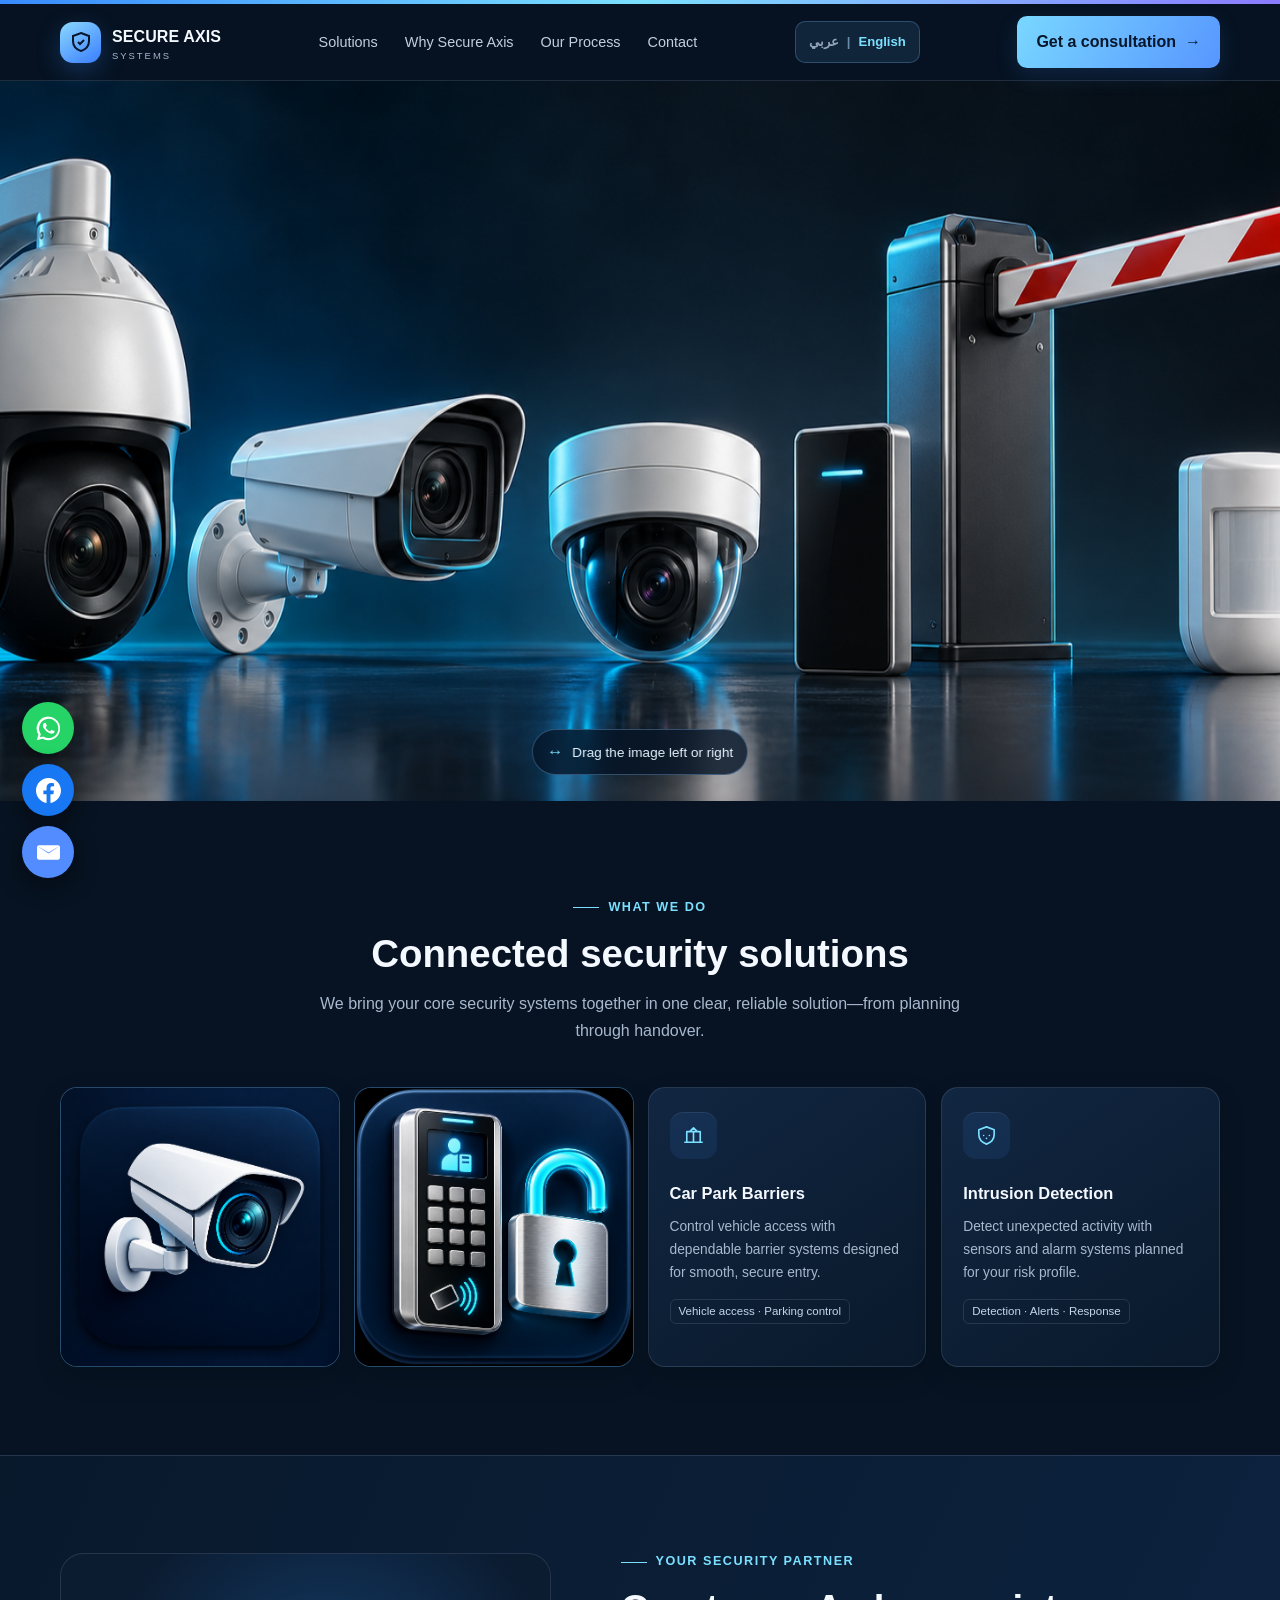
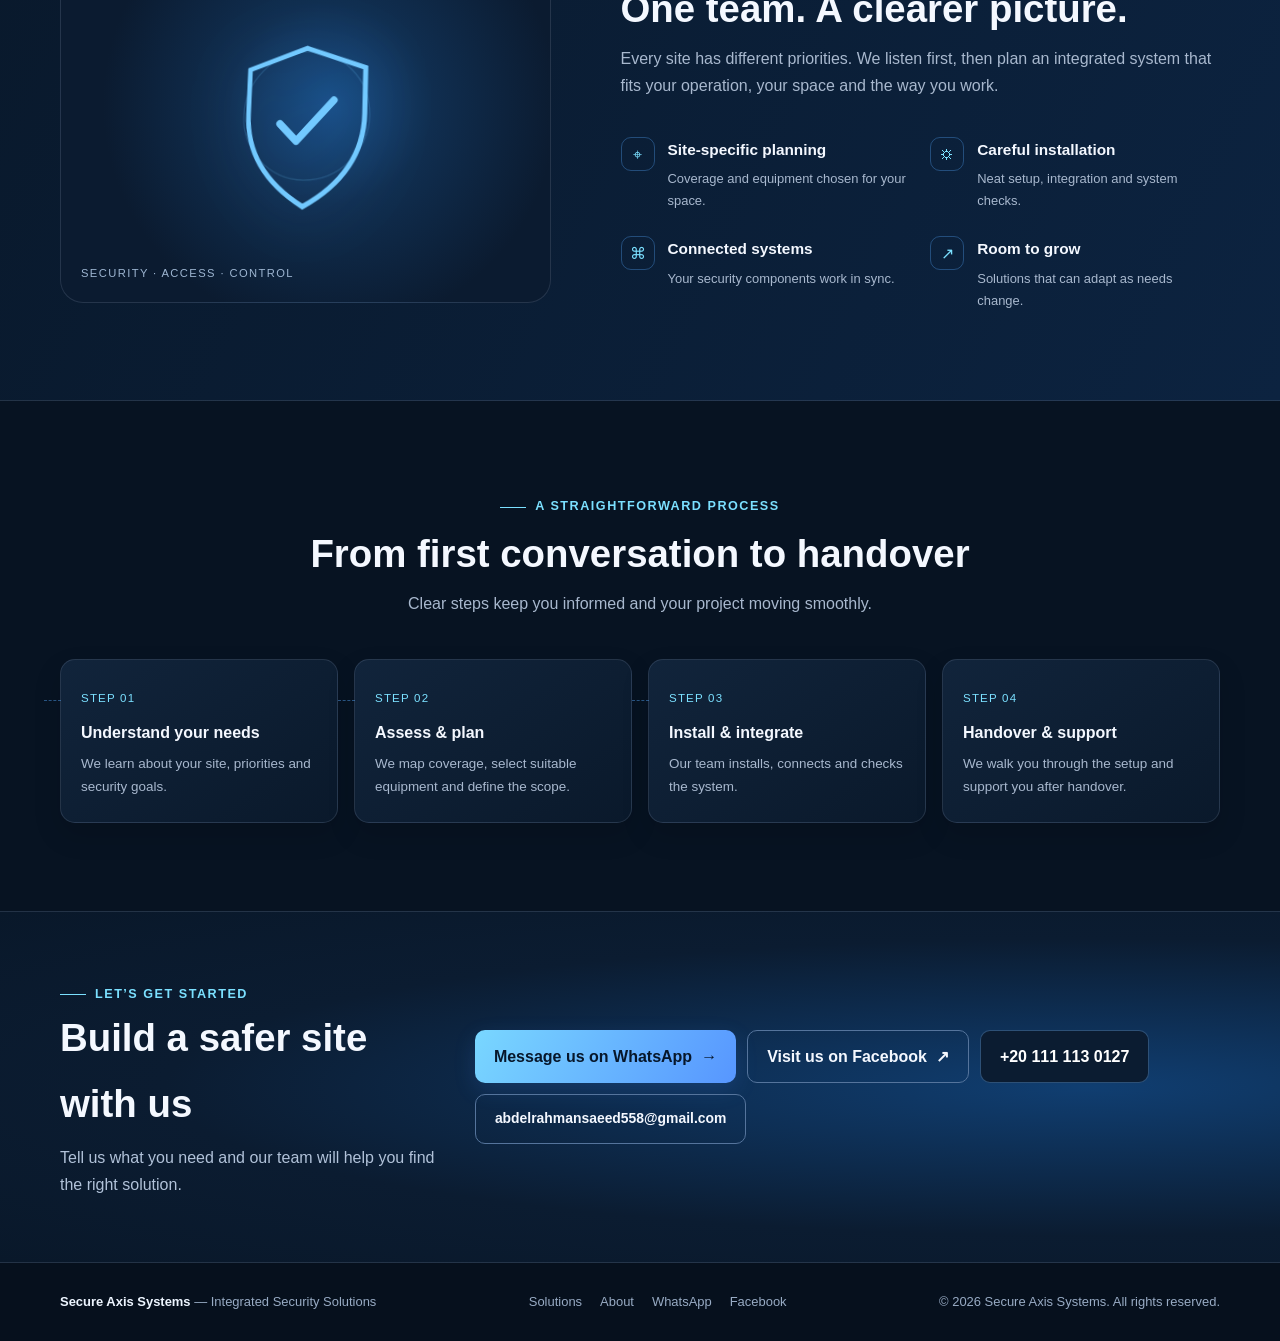
==== commit d5cf193f: "Add files via upload" ====
--- a/index.html
+++ b/index.html
@@ -34,7 +34,7 @@
     @media(max-width:390px){.services-grid,.process-grid{grid-template-columns:1fr}.service{min-height:0}.benefits{grid-template-columns:1fr}.hero h1{font-size:2.35rem}}
     html[dir="rtl"] body{text-align:right}html[dir="rtl"] .camera-type,html[dir="rtl"] .model-option{text-align:right}html[dir="rtl"] .model-option p{direction:ltr;unicode-bidi:embed;text-align:right}html[dir="rtl"] .scene-label{left:auto;right:16px}html[dir="rtl"] .why-art-label{left:auto;right:20px}html[dir="rtl"] .floating{right:auto;left:-10px}html[dir="rtl"] .wa-float{left:auto;right:22px}html[dir="rtl"] .step:not(:last-child):after{left:auto;right:-17px}html[dir="rtl"] .menu-btn{direction:rtl}html[dir="rtl"] .camera-modal-head{flex-direction:row-reverse}html[dir="rtl"] .camera-modal-foot{flex-direction:row-reverse}html[dir="rtl"] .contact-box{flex-direction:row-reverse}html[dir="rtl"] .footer-row{flex-direction:row-reverse}html[dir="rtl"] .detail-photo{left:auto;right:18px}html[dir="rtl"] .detail-photo-label{right:auto;left:9px}html[dir="rtl"] .nav{direction:rtl}html[dir="rtl"] .hero-grid{direction:rtl}html[dir="rtl"] .hero-points{direction:rtl}html[dir="rtl"] .links{direction:rtl}html[dir="rtl"] .brand{direction:ltr}html[dir="rtl"] .phone,html[dir="rtl"] .email,.model-code,.model-option h3{direction:ltr;unicode-bidi:plaintext}html[dir="rtl"] .detail-features,html[dir="rtl"] .spec-list{direction:rtl}
     @media(prefers-reduced-motion:reduce){*,*::before,*::after{scroll-behavior:auto!important;animation-duration:.01ms!important;transition-duration:.01ms!important}}
-    /* Interactive landscape hero: horizontal drag, vertical page scroll, and individual device bounce targets. */
+    /* Interactive landscape hero: horizontal touch or mouse drag while preserving vertical page scroll. */
     .hero.hero-image-only{height:auto;min-height:0;aspect-ratio:16/9;padding:0;overflow:hidden;background:#061426;isolation:isolate}
     .hero.hero-image-only:after{display:none}
     .hero-pan{position:absolute;inset:0;overflow:hidden;touch-action:pan-y;user-select:none;-webkit-user-select:none;cursor:grab;outline:none}
@@ -44,6 +44,38 @@
     .pan-hint{position:absolute;z-index:3;left:50%;bottom:clamp(10px,2.2vw,26px);transform:translateX(-50%);display:flex;align-items:center;gap:9px;padding:8px 14px;border:1px solid #8bcaff50;border-radius:999px;background:#061426c9;color:#e5f5ff;font-size:clamp(.68rem,1.1vw,.85rem);white-space:nowrap;backdrop-filter:blur(9px);pointer-events:none}
     .pan-hint:before{content:"↔";color:var(--cyan);font-size:1.2em;font-weight:800}
     @media(max-width:650px){.hero.hero-image-only{min-height:0}.pan-hint{bottom:8px;padding:6px 11px;font-size:.66rem}}
+    .camera-modal,.model-modal{width:min(1000px,calc(100vw - 32px));max-height:min(88vh,850px);max-height:min(88dvh,850px);margin:auto;padding:0;border:1px solid #416080;border-radius:22px;background:#08182a;color:var(--text);overflow:auto;box-shadow:0 28px 90px #000b}
+    .camera-modal::backdrop,.model-modal::backdrop{background:#020812d9;backdrop-filter:blur(5px)}
+    .camera-modal-inner{padding:clamp(18px,3vw,30px)}
+    .camera-modal-head{display:flex;justify-content:space-between;align-items:flex-start;gap:18px;margin-bottom:18px}
+    .camera-modal-head h2{margin:7px 0;font-size:clamp(1.3rem,2.5vw,2rem);line-height:1.25}
+    .camera-modal-head p{margin:0;color:var(--muted);font-size:.92rem;max-width:720px}
+    .camera-modal-close{flex:0 0 42px;width:42px;height:42px;border:1px solid #446484;border-radius:12px;background:#10243a;color:#e8f4ff;font-size:1.4rem;cursor:pointer}
+    .camera-grid{display:grid;grid-template-columns:repeat(3,minmax(0,1fr));gap:13px}
+    .camera-type{min-width:0;display:flex;flex-direction:column;align-items:stretch;gap:8px;padding:11px;border:1px solid #29425e;border-radius:15px;background:linear-gradient(145deg,#112641,#0a192b);color:var(--text);text-align:left;cursor:pointer;transition:transform .2s,border-color .2s,box-shadow .2s}
+    .camera-type:hover,.camera-type:focus-visible{transform:translateY(-3px);border-color:#65caff;box-shadow:0 12px 28px #0005;outline:none}
+    .camera-type-art{position:relative;display:block;width:100%;height:clamp(100px,12vw,145px);overflow:hidden;border-radius:11px;background:radial-gradient(ellipse at 50% 70%,#1e5c87,#0a1b30 73%);border:1px solid #5381a347}
+    .camera-type-photo{position:absolute;top:-58%;height:230%;width:auto;max-width:none;user-select:none;pointer-events:none;filter:drop-shadow(0 8px 10px #0009)}
+    .camera-type[data-camera-category="bullet"] .camera-type-photo{left:calc(50% - 82%)}
+    .camera-type[data-camera-category="dome"] .camera-type-photo{left:calc(50% - 123%)}
+    .camera-type[data-camera-category="turret"] .camera-type-photo{left:calc(50% - 127%)}
+    .camera-type[data-camera-category="ptz"] .camera-type-photo{left:calc(50% - 41%)}
+    .camera-type[data-camera-category="fisheye"] .camera-type-photo{left:calc(50% - 123%)}
+    .camera-type[data-camera-category="panoramic"] .camera-type-photo{left:calc(50% - 48%)}
+    .camera-type[data-camera-category="thermal"] .camera-type-photo{left:calc(50% - 216%)}
+    .camera-type[data-camera-category="wireless"] .camera-type-photo{left:calc(50% - 41%)}
+    .camera-type[data-camera-category="anpr"] .camera-type-photo{left:calc(50% - 82%)}
+    .camera-type[data-camera-category="analog"] .camera-type-photo{left:calc(50% - 82%)}
+    .camera-type[data-camera-category="special"] .camera-type-photo{left:calc(50% - 127%)}
+    .camera-type h3{margin:0;font-size:1rem;line-height:1.25}
+    .camera-type p{margin:0;color:var(--muted);font-size:.8rem;line-height:1.45}
+    .camera-type .service-more{margin-top:auto;padding-top:3px;color:var(--cyan);font-size:.8rem;font-weight:700}
+    .camera-tech,.camera-modal-foot{margin-top:16px;padding:14px 0 0;border-top:1px solid var(--line);color:var(--muted);font-size:.82rem}
+    .camera-tech h3{margin:0 0 9px;color:#eaf4ff;font-size:.9rem}
+    .camera-tags{display:flex;flex-wrap:wrap;gap:7px}.camera-tags span{padding:4px 9px;border:1px solid var(--line);border-radius:20px;color:#d5e8ff;font-size:.75rem}
+    .camera-modal-foot{display:flex;justify-content:space-between;align-items:center;gap:15px}
+    @media(max-width:760px){.camera-grid{grid-template-columns:repeat(2,minmax(0,1fr));gap:9px}.camera-type{padding:9px}.camera-type-art{height:clamp(92px,24vw,135px)}.camera-modal{width:calc(100vw - 20px);max-height:90dvh;border-radius:17px}.camera-modal-inner{padding:15px}.camera-modal-head p{font-size:.82rem}.camera-modal-foot{align-items:flex-start;flex-direction:column}}
+    @media(max-width:360px){.camera-grid{grid-template-columns:1fr}.camera-type-art{height:145px}}
     .service-feature{position:relative;display:flex;align-items:flex-end;overflow:hidden;isolation:isolate;padding:0;min-height:280px;aspect-ratio:1/1;border-color:#64baff55;background:#071322;cursor:pointer;text-align:left}
     .service-feature:focus-visible{outline:2px solid var(--cyan);outline-offset:4px}
     .service-feature-photo{position:absolute;z-index:0;inset:0;width:100%;height:100%;object-fit:cover;opacity:1;transition:opacity .35s,transform .45s}
@@ -87,17 +119,17 @@
       <div class="camera-modal-inner">
         <div class="camera-modal-head"><div><span class="eyebrow">Secure Axis CCTV catalog</span><h2 id="camera-modal-title">Explore camera types</h2><p>Choose a camera style based on the site, viewing angle and lighting conditions. Model availability and features vary by market.</p></div><button class="camera-modal-close" type="button" aria-label="Close camera types">×</button></div>
         <div class="camera-grid">
-          <button class="camera-type" type="button" data-camera-category="bullet"><span class="camera-type-icon">◉</span><h3>Bullet</h3><p>Visible fixed cameras for outdoor walls, entrances and perimeter coverage.</p><span class="service-more">See models <span aria-hidden="true">↗</span></span></button>
-          <button class="camera-type" type="button" data-camera-category="dome"><span class="camera-type-icon">◎</span><h3>Dome</h3><p>Compact ceiling or wall cameras for offices, shops and indoor areas.</p><span class="service-more">See models <span aria-hidden="true">↗</span></span></button>
-          <button class="camera-type" type="button" data-camera-category="turret"><span class="camera-type-icon">◍</span><h3>Turret</h3><p>Flexible fixed cameras with a clear view direction and convenient aiming.</p><span class="service-more">See models <span aria-hidden="true">↗</span></span></button>
-          <button class="camera-type" type="button" data-camera-category="ptz"><span class="camera-type-icon">⟳</span><h3>PT / PTZ</h3><p>Remote pan and tilt, with zoom on PTZ models, for wider or changing views.</p><span class="service-more">See models <span aria-hidden="true">↗</span></span></button>
-          <button class="camera-type" type="button" data-camera-category="fisheye"><span class="camera-type-icon">◎</span><h3>Fisheye & 360°</h3><p>Wide-angle coverage from one position, with dewarping options on supported models.</p><span class="service-more">See models <span aria-hidden="true">↗</span></span></button>
-          <button class="camera-type" type="button" data-camera-category="panoramic"><span class="camera-type-icon">◉</span><h3>Panoramic & TandemVu</h3><p>Wide-area views; selected multi-lens models combine panorama and zoomed detail.</p><span class="service-more">See models <span aria-hidden="true">↗</span></span></button>
-          <button class="camera-type" type="button" data-camera-category="thermal"><span class="camera-type-icon">◌</span><h3>Thermal</h3><p>Specialist imaging for perimeter protection, temperature checks and fire-risk monitoring.</p><span class="service-more">See models <span aria-hidden="true">↗</span></span></button>
-          <button class="camera-type" type="button" data-camera-category="wireless"><span class="camera-type-icon">⌁</span><h3>Wireless, 4G & Solar</h3><p>Options for locations with limited cabling or power, depending on the model.</p><span class="service-more">See models <span aria-hidden="true">↗</span></span></button>
-          <button class="camera-type" type="button" data-camera-category="anpr"><span class="camera-type-icon">▤</span><h3>ANPR / Traffic</h3><p>Purpose-built traffic cameras for license-plate capture and vehicle monitoring.</p><span class="service-more">See models <span aria-hidden="true">↗</span></span></button>
-          <button class="camera-type" type="button" data-camera-category="analog"><span class="camera-type-icon">◉</span><h3>Turbo HD / Analog</h3><p>Coax-based camera options for new installations and compatible system upgrades.</p><span class="service-more">See models <span aria-hidden="true">↗</span></span></button>
-          <button class="camera-type" type="button" data-camera-category="special"><span class="camera-type-icon">✳</span><h3>Special Environment</h3><p>Explosion-proof and anti-corrosion families for demanding industrial locations.</p><span class="service-more">See models <span aria-hidden="true">↗</span></span></button>
+          <button class="camera-type" type="button" data-camera-category="bullet"><span class="camera-type-art"><img class="camera-type-photo" src="security-systems-3d.png" alt="" loading="lazy"></span><h3>Bullet</h3><p>Visible fixed cameras for outdoor walls, entrances and perimeter coverage.</p><span class="service-more">See models <span aria-hidden="true">↗</span></span></button>
+          <button class="camera-type" type="button" data-camera-category="dome"><span class="camera-type-art"><img class="camera-type-photo" src="security-systems-3d.png" alt="" loading="lazy"></span><h3>Dome</h3><p>Compact ceiling or wall cameras for offices, shops and indoor areas.</p><span class="service-more">See models <span aria-hidden="true">↗</span></span></button>
+          <button class="camera-type" type="button" data-camera-category="turret"><span class="camera-type-art"><img class="camera-type-photo" src="security-systems-3d.png" alt="" loading="lazy"></span><h3>Turret</h3><p>Flexible fixed cameras with a clear view direction and convenient aiming.</p><span class="service-more">See models <span aria-hidden="true">↗</span></span></button>
+          <button class="camera-type" type="button" data-camera-category="ptz"><span class="camera-type-art"><img class="camera-type-photo" src="security-systems-3d.png" alt="" loading="lazy"></span><h3>PT / PTZ</h3><p>Remote pan and tilt, with zoom on PTZ models, for wider or changing views.</p><span class="service-more">See models <span aria-hidden="true">↗</span></span></button>
+          <button class="camera-type" type="button" data-camera-category="fisheye"><span class="camera-type-art"><img class="camera-type-photo" src="security-systems-3d.png" alt="" loading="lazy"></span><h3>Fisheye & 360°</h3><p>Wide-angle coverage from one position, with dewarping options on supported models.</p><span class="service-more">See models <span aria-hidden="true">↗</span></span></button>
+          <button class="camera-type" type="button" data-camera-category="panoramic"><span class="camera-type-art"><img class="camera-type-photo" src="security-systems-3d.png" alt="" loading="lazy"></span><h3>Panoramic & TandemVu</h3><p>Wide-area views; selected multi-lens models combine panorama and zoomed detail.</p><span class="service-more">See models <span aria-hidden="true">↗</span></span></button>
+          <button class="camera-type" type="button" data-camera-category="thermal"><span class="camera-type-art"><img class="camera-type-photo" src="security-systems-3d.png" alt="" loading="lazy"></span><h3>Thermal</h3><p>Specialist imaging for perimeter protection, temperature checks and fire-risk monitoring.</p><span class="service-more">See models <span aria-hidden="true">↗</span></span></button>
+          <button class="camera-type" type="button" data-camera-category="wireless"><span class="camera-type-art"><img class="camera-type-photo" src="security-systems-3d.png" alt="" loading="lazy"></span><h3>Wireless, 4G & Solar</h3><p>Options for locations with limited cabling or power, depending on the model.</p><span class="service-more">See models <span aria-hidden="true">↗</span></span></button>
+          <button class="camera-type" type="button" data-camera-category="anpr"><span class="camera-type-art"><img class="camera-type-photo" src="security-systems-3d.png" alt="" loading="lazy"></span><h3>ANPR / Traffic</h3><p>Purpose-built traffic cameras for license-plate capture and vehicle monitoring.</p><span class="service-more">See models <span aria-hidden="true">↗</span></span></button>
+          <button class="camera-type" type="button" data-camera-category="analog"><span class="camera-type-art"><img class="camera-type-photo" src="security-systems-3d.png" alt="" loading="lazy"></span><h3>Turbo HD / Analog</h3><p>Coax-based camera options for new installations and compatible system upgrades.</p><span class="service-more">See models <span aria-hidden="true">↗</span></span></button>
+          <button class="camera-type" type="button" data-camera-category="special"><span class="camera-type-art"><img class="camera-type-photo" src="security-systems-3d.png" alt="" loading="lazy"></span><h3>Special Environment</h3><p>Explosion-proof and anti-corrosion families for demanding industrial locations.</p><span class="service-more">See models <span aria-hidden="true">↗</span></span></button>
         </div>
         <div class="camera-tech"><h3>Imaging & analytics technologies available on selected models</h3><div class="camera-tags"><span>ColorVu</span><span>AcuSense</span><span>Smart Hybrid Light</span><span>DarkFighter</span><span>DeepinView</span></div></div>
         <div class="camera-modal-foot"><span>Secure Axis Systems product guide · ask our team to confirm current stock and exact versions.</span><a class="wa-link" target="_blank" rel="noopener" href="https://wa.me/201111130127">Ask Secure Axis about a model ↗</a></div>
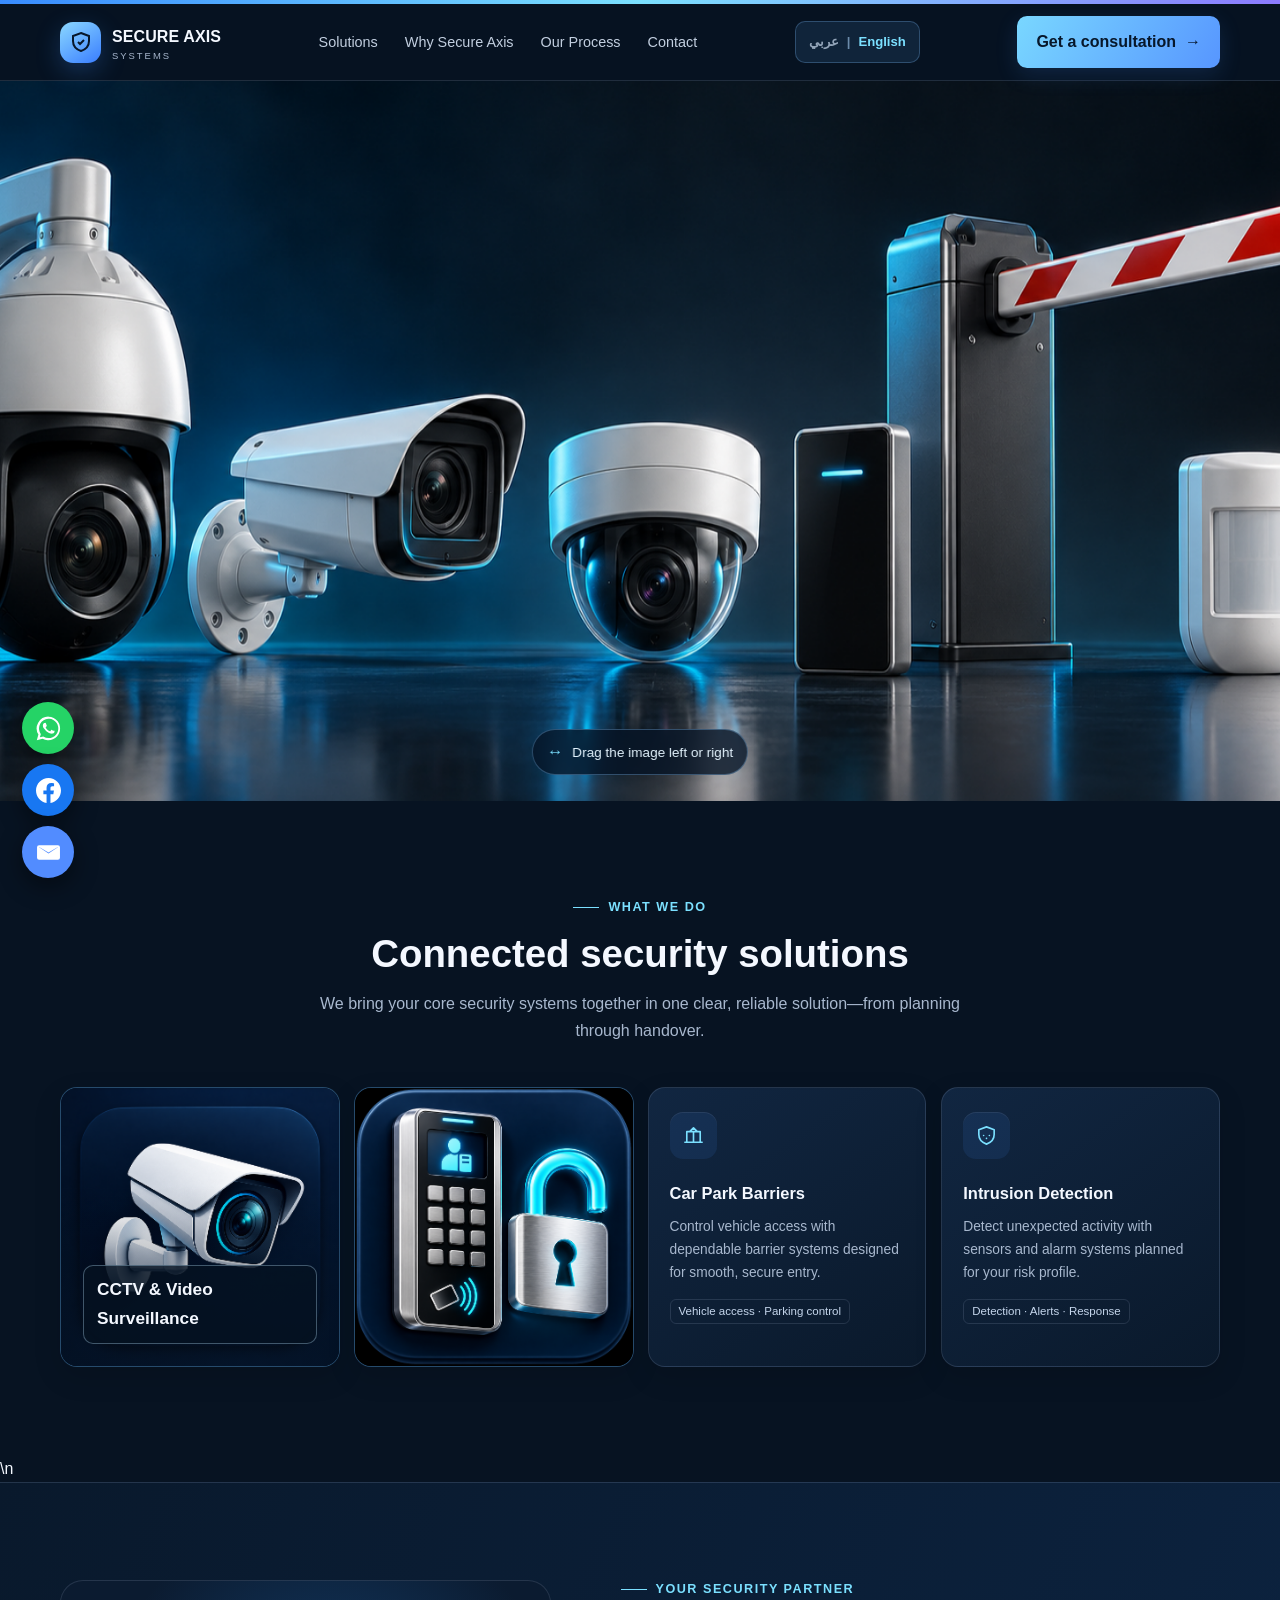
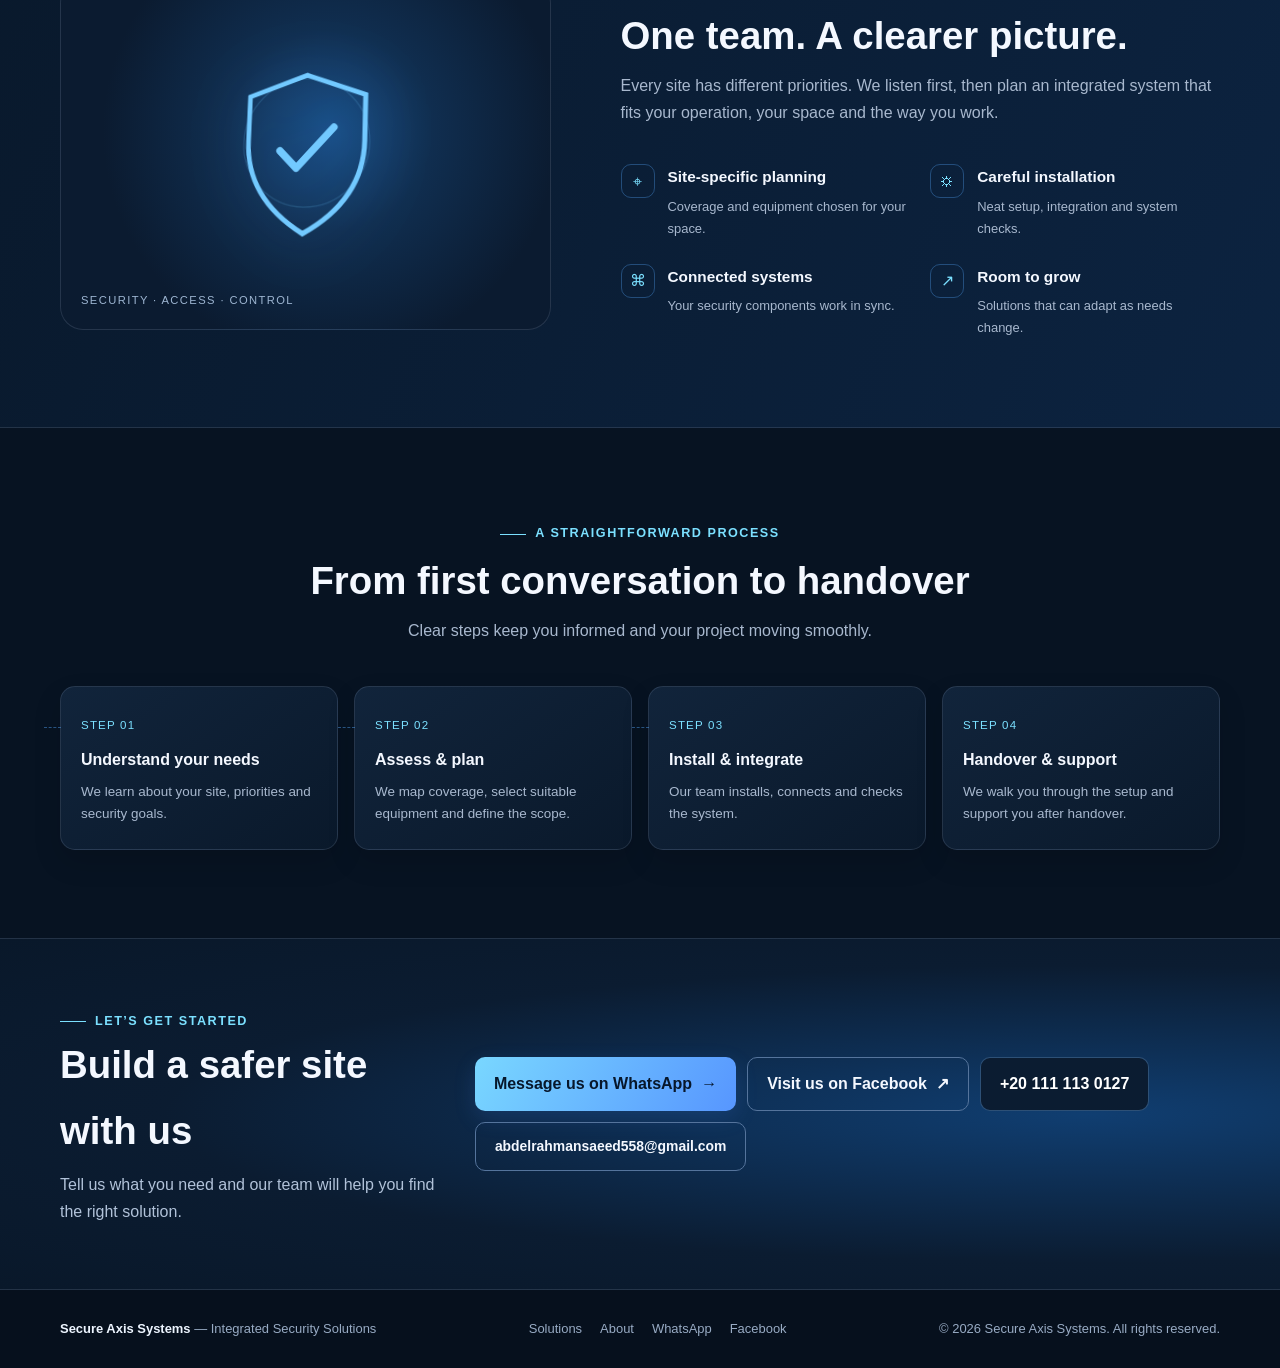
==== commit 2bfc5d41: "Show CCTV brand chooser" ====
--- a/index.html
+++ b/index.html
@@ -89,7 +89,7 @@
     .access-grid{display:grid;grid-template-columns:repeat(3,minmax(0,1fr));gap:12px}.access-item{padding:17px;border:1px solid var(--line);border-radius:15px;background:linear-gradient(145deg,#112641,#0a192b)}.access-item h3{margin:0 0 6px;font-size:.96rem;color:#eef6ff}.access-item p{margin:0;color:var(--muted);font-size:.81rem;line-height:1.55}.contact-floats{position:fixed;z-index:11;bottom:22px;left:22px;display:flex;flex-direction:column;gap:10px}.contact-float{width:52px;height:52px;border-radius:50%;color:#fff;display:grid;place-items:center;box-shadow:0 8px 24px #0007;transition:transform .2s,filter .2s}.contact-float:hover{transform:scale(1.08);filter:brightness(1.12)}.contact-float svg{width:25px;height:25px;fill:currentColor}.contact-float.wa-link{background:#25d366}.contact-float.fb-link{background:#1877f2}.contact-float.mail-link{background:#528cff}.contact-float:focus-visible{outline:2px solid white;outline-offset:3px}
     @media(max-width:650px){.access-grid{grid-template-columns:repeat(2,minmax(0,1fr))}.contact-floats{left:14px;bottom:14px;gap:8px}.contact-float{width:46px;height:46px}.contact-float svg{width:22px;height:22px}}
     html[dir="rtl"] .contact-floats{left:auto;right:22px}html[dir="rtl"] .service-feature{text-align:right}html[dir="rtl"] .access-item{text-align:right}
-  </style>
+    .service-cctv:after{opacity:.62;background:linear-gradient(180deg,transparent 35%,#061322eF 100%)}.service-cctv .service-feature-copy{opacity:1;transform:none;padding:22px}.service-cctv .service-feature-copy h3{display:inline-block;margin:0;padding:9px 13px;border:1px solid #b6e4ff55;border-radius:10px;background:#061322c9;font-size:1.08rem}.service-cctv:hover:after,.service-cctv:focus-visible:after{opacity:.78}.service-cctv:hover .service-feature-photo,.service-cctv:focus-visible .service-feature-photo{opacity:1;transform:scale(1.035)}\n    .brand-modal{width:min(620px,calc(100vw - 28px));margin:auto;padding:0;border:1px solid #416080;border-radius:20px;background:#08182a;color:var(--text);box-shadow:0 28px 90px #000b}.brand-modal::backdrop{background:#020812d9;backdrop-filter:blur(5px)}.brand-modal-inner{padding:24px}.brand-modal-head{display:flex;justify-content:space-between;align-items:flex-start;gap:14px;margin-bottom:19px}.brand-modal-head h2{margin:6px 0;font-size:1.45rem}.brand-modal-head p{margin:0;color:var(--muted);font-size:.9rem}.brand-modal-close{flex:0 0 40px;width:40px;height:40px;border:1px solid #446484;border-radius:12px;background:#10243a;color:#e8f4ff;font-size:1.4rem;cursor:pointer}.brand-grid{display:grid;grid-template-columns:repeat(3,minmax(0,1fr));gap:12px}.brand-tile{min-height:120px;display:grid;place-items:center;padding:16px;border:1px solid #29425e;border-radius:15px;background:linear-gradient(145deg,#112641,#0a192b)}.brand-wordmark{font-size:1.25rem;font-weight:850;letter-spacing:.08em}.brand-bosch{color:#ed3038}.brand-axis{color:#edf5ff;letter-spacing:-.04em}.brand-axis span{color:#f35357}.brand-hikvision{color:#fff;letter-spacing:-.045em}.brand-hikvision span{color:#fa4a54}.brand-caption{grid-column:1/-1;color:var(--muted);font-size:.82rem;text-align:center;margin:7px 0 0}@media(max-width:480px){.brand-modal-inner{padding:18px}.brand-grid{grid-template-columns:1fr;gap:9px}.brand-tile{min-height:74px}.service-cctv .service-feature-copy h3{font-size:.93rem;padding:7px 10px}}\n  </style>
 </head>
 <body>
   <div class="topline"></div>
@@ -110,12 +110,12 @@
       </div>
     </section>
     <section id="services"><div class="wrap"><div class="section-head center"><span class="eyebrow">What we do</span><h2>Connected security solutions</h2><p>We bring your core security systems together in one clear, reliable solution—from planning through handover.</p></div><div class="services-grid">
-      <article class="service service-feature service-cctv" role="button" tabindex="0" aria-haspopup="dialog" aria-controls="camera-modal"><img class="service-feature-photo" src="cctv-card-camera.png" alt="" loading="lazy"><div class="service-feature-copy"><h3>CCTV & Video Surveillance</h3><p>Clear coverage, dependable recording and remote viewing options tailored to your property.</p><span class="tag">Monitoring · Recording · Visibility</span><span class="service-more">Explore camera catalogue <span aria-hidden="true">↗</span></span></div></article>
+      <article class="service service-feature service-cctv" role="button" tabindex="0" aria-haspopup="dialog" aria-controls="camera-brand-modal" aria-label="CCTV & Video Surveillance — view available brands"><img class="service-feature-photo" src="cctv-card-camera.png" alt="" loading="lazy"><div class="service-feature-copy"><h3>CCTV &amp; Video Surveillance</h3></div></article>
       <article class="service service-feature service-access" role="button" tabindex="0" aria-haspopup="dialog" aria-controls="access-modal"><img class="service-feature-photo" src="access-control-3d.png" alt="" loading="lazy"><div class="service-feature-copy"><h3>Access Control</h3><p>Manage who can enter, where they can go and when, with flexible permissions for your team.</p><span class="tag">Credentials · Permissions · Entry</span><span class="service-more">Explore access solutions <span aria-hidden="true">↗</span></span></div></article>
       <article class="service"><div class="service-icon"><svg viewBox="0 0 24 24"><path d="M3 19h18M5 19V8m14 11V8M5 8h14M8 8l4-4 4 4M12 8v11"/></svg></div><h3>Car Park Barriers</h3><p>Control vehicle access with dependable barrier systems designed for smooth, secure entry.</p><span class="tag">Vehicle access · Parking control</span></article>
       <article class="service"><div class="service-icon"><svg viewBox="0 0 24 24"><path d="M12 3 20 6v5c0 5-3.4 8.4-8 10-4.6-1.6-8-5-8-10V6l8-3Z"/><path d="M9 12h.01M15 12h.01M12 15v.01"/></svg></div><h3>Intrusion Detection</h3><p>Detect unexpected activity with sensors and alarm systems planned for your risk profile.</p><span class="tag">Detection · Alerts · Response</span></article>
     </div></div></section>
-    <dialog class="camera-modal" id="camera-modal" aria-labelledby="camera-modal-title">
+    <dialog class="brand-modal" id="camera-brand-modal" aria-labelledby="brand-modal-title"><div class="brand-modal-inner"><div class="brand-modal-head"><div><span class="eyebrow">Secure Axis CCTV</span><h2 id="brand-modal-title">Available CCTV brands</h2><p>Bosch, Axis and Hikvision systems can be selected for your project. Contact us to confirm the right fit and current availability.</p></div><button class="brand-modal-close" type="button" aria-label="Close brand list">×</button></div><div class="brand-grid" aria-label="Available camera brands"><div class="brand-tile"><span class="brand-wordmark brand-bosch">BOSCH</span></div><div class="brand-tile"><span class="brand-wordmark brand-axis">axis<span>•</span></span></div><div class="brand-tile"><span class="brand-wordmark brand-hikvision">HIK<span>VISION</span></span></div><p class="brand-caption">Ask Secure Axis about the best brand and setup for your site.</p></div></div></dialog>\n    <dialog class="camera-modal" id="camera-modal" aria-labelledby="camera-modal-title">
       <div class="camera-modal-inner">
         <div class="camera-modal-head"><div><span class="eyebrow">Secure Axis CCTV catalog</span><h2 id="camera-modal-title">Explore camera types</h2><p>Choose a camera style based on the site, viewing angle and lighting conditions. Model availability and features vary by market.</p></div><button class="camera-modal-close" type="button" aria-label="Close camera types">×</button></div>
         <div class="camera-grid">
@@ -179,7 +179,7 @@
       'Talk to our team':'تواصل مع فريقنا','Explore solutions':'اكتشف الحلول','Site assessment':'معاينة الموقع','Professional installation':'تركيب احترافي','Ongoing support':'دعم مستمر','INTEGRATED SECURITY':'أنظمة أمنية متكاملة','Always in control':'تحكم دائم','Security that works together':'أمان يعمل كنظام واحد',
       'Security designed around your site':'أمان مصمم حسب موقعك','Scalable systems':'أنظمة قابلة للتوسع','Business & property solutions':'حلول للشركات والعقارات','Trusted technology':'تقنيات موثوقة',
       'What we do':'خدماتنا','Connected security solutions':'حلول أمنية متكاملة','We bring your core security systems together in one clear, reliable solution—from planning through handover.':'نجمع أنظمة الأمن الأساسية في حل واحد واضح وموثوق، من التخطيط وحتى التسليم.',
-      'CCTV & Video Surveillance':'كاميرات المراقبة','Clear coverage, dependable recording and remote viewing options tailored to your property.':'تغطية واضحة وتسجيل موثوق وإمكانية مشاهدة عن بُعد، حسب احتياجات موقعك.','Monitoring · Recording · Visibility':'مراقبة · تسجيل · مشاهدة','Explore camera catalogue':'استكشف كتالوج الكاميرات','Access Control':'التحكم في الدخول','Manage who can enter, where they can go and when, with flexible permissions for your team.':'تحكم في الأشخاص المسموح لهم بالدخول والأماكن والأوقات، بصلاحيات مرنة لفريقك.','Credentials · Permissions · Entry':'وسائل تعريف · صلاحيات · دخول','Car Park Barriers':'حواجز مواقف السيارات','Control vehicle access with dependable barrier systems designed for smooth, secure entry.':'نظم دخول السيارات بحواجز موثوقة لدخول سلس وآمن.','Vehicle access · Parking control':'دخول السيارات · تنظيم المواقف','Intrusion Detection':'كشف التسلل','Detect unexpected activity with sensors and alarm systems planned for your risk profile.':'اكتشف الأنشطة غير المعتادة بحساسات وأنظمة إنذار مصممة حسب مستوى المخاطر.','Detection · Alerts · Response':'كشف · تنبيهات · استجابة',
+      'CCTV & Video Surveillance':'كاميرات المراقبة','Clear coverage, dependable recording and remote viewing options tailored to your property.':'تغطية واضحة وتسجيل موثوق وإمكانية مشاهدة عن بُعد، حسب احتياجات موقعك.','Monitoring · Recording · Visibility':'مراقبة · تسجيل · مشاهدة','Explore camera catalogue':'استكشف كتالوج الكاميرات','CCTV & Video Surveillance — view available brands':'كاميرات المراقبة — عرض العلامات التجارية','Available CCTV brands':'العلامات التجارية المتاحة لكاميرات المراقبة','Bosch, Axis and Hikvision systems can be selected for your project. Contact us to confirm the right fit and current availability.':'نوفر أنظمة Bosch وAxis وHikvision لمشروعك. تواصل معنا لاختيار الأنسب والتأكد من التوافر.','Close brand list':'إغلاق قائمة العلامات التجارية','Bosch':'بوش','Axis':'أكسس','Hikvision':'هايكفيجن','Access Control':'التحكم في الدخول','Manage who can enter, where they can go and when, with flexible permissions for your team.':'تحكم في الأشخاص المسموح لهم بالدخول والأماكن والأوقات، بصلاحيات مرنة لفريقك.','Credentials · Permissions · Entry':'وسائل تعريف · صلاحيات · دخول','Car Park Barriers':'حواجز مواقف السيارات','Control vehicle access with dependable barrier systems designed for smooth, secure entry.':'نظم دخول السيارات بحواجز موثوقة لدخول سلس وآمن.','Vehicle access · Parking control':'دخول السيارات · تنظيم المواقف','Intrusion Detection':'كشف التسلل','Detect unexpected activity with sensors and alarm systems planned for your risk profile.':'اكتشف الأنشطة غير المعتادة بحساسات وأنظمة إنذار مصممة حسب مستوى المخاطر.','Detection · Alerts · Response':'كشف · تنبيهات · استجابة',
       'Secure Axis CCTV catalog':'كتالوج Secure Axis للكاميرات','Explore camera types':'استكشف أنواع الكاميرات','Choose a camera style based on the site, viewing angle and lighting conditions. Model availability and features vary by market.':'اختر نوع الكاميرا حسب الموقع وزاوية الرؤية والإضاءة. قد يختلف توافر الموديلات ومواصفاتها حسب السوق.','Bullet':'بولت خارجية','Visible fixed cameras for outdoor walls, entrances and perimeter coverage.':'كاميرات ثابتة ظاهرة للواجهات الخارجية والمداخل ومحيط الموقع.','See models':'عرض الموديلات','Dome':'دوم','Compact ceiling or wall cameras for offices, shops and indoor areas.':'كاميرات صغيرة للسقف أو الحائط، مناسبة للمكاتب والمتاجر والمساحات الداخلية.','Turret':'توريت','Flexible fixed cameras with a clear view direction and convenient aiming.':'كاميرات ثابتة سهلة التوجيه لتحديد زاوية الرؤية المناسبة.','PT / PTZ':'PT / PTZ متحركة','Remote pan and tilt, with zoom on PTZ models, for wider or changing views.':'تحريك أفقي ورأسي عن بُعد، مع تقريب بصري في موديلات PTZ لتغطية أوسع.','Fisheye & 360°':'عين السمكة و360°','Wide-angle coverage from one position, with dewarping options on supported models.':'تغطية واسعة من نقطة واحدة مع تصحيح الصورة في الموديلات المدعومة.','Panoramic & TandemVu':'بانورامية وTandemVu','Wide-area views; selected multi-lens models combine panorama and zoomed detail.':'رؤية للمساحات الواسعة؛ بعض الموديلات متعددة العدسات تجمع المشهد البانورامي والتقريب.','Thermal':'حرارية','Specialist imaging for perimeter protection, temperature checks and fire-risk monitoring.':'تصوير متخصص لحماية المحيط وقياس الحرارة ومراقبة مخاطر الحريق.','Wireless, 4G & Solar':'لاسلكية و4G وطاقة شمسية','Options for locations with limited cabling or power, depending on the model.':'حلول للمواقع التي يصعب فيها تمديد الكابلات أو الكهرباء، حسب الموديل.','ANPR / Traffic':'قراءة اللوحات والمرور','Purpose-built traffic cameras for license-plate capture and vehicle monitoring.':'كاميرات متخصصة لقراءة لوحات السيارات ومراقبة حركة المركبات.','Turbo HD / Analog':'Turbo HD وتناظرية','Coax-based camera options for new installations and compatible system upgrades.':'كاميرات تعمل بكابلات Coax للمشروعات الجديدة وتحديث الأنظمة المتوافقة.','Special Environment':'البيئات الخاصة','Explosion-proof and anti-corrosion families for demanding industrial locations.':'موديلات مقاومة للانفجار والتآكل للمواقع الصناعية ذات الظروف الصعبة.','Imaging & analytics technologies available on selected models':'تقنيات تصوير وتحليلات متاحة في موديلات مختارة','Secure Axis Systems product guide · ask our team to confirm current stock and exact versions.':'دليل منتجات Secure Axis Systems · تواصل مع فريقنا لتأكيد المخزون والإصدار المتاح.','Ask Secure Axis about a model ↗':'اسأل Secure Axis عن موديل ↗','Camera types':'أنواع الكاميرات','← Camera types':'العودة لأنواع الكاميرات','STEP 01':'الخطوة 01','STEP 02':'الخطوة 02','STEP 03':'الخطوة 03','STEP 04':'الخطوة 04','Egypt catalog picks':'موديلات مختارة من الكتالوج','Hikvision models':'موديلات الكاميرات','Catalog listings do not confirm live stock. Contact us for current availability, compatible lens versions and a quote.':'عرض الموديل لا يؤكد توافره الحالي. تواصل معنا لمعرفة المخزون والعدسات المتوافقة والحصول على عرض سعر.','Listed in Egypt catalogues · confirm stock':'مدرج في كتالوجات مصر · يُرجى تأكيد المخزون','Confirm Egypt supply':'يُرجى تأكيد التوريد في مصر','Project confirmation':'يتطلب تأكيد المشروع',
       'Your security partner':'شريكك في الأمن','One team. A clearer picture.':'فريق واحد. رؤية أوضح.','Every site has different priorities. We listen first, then plan an integrated system that fits your operation, your space and the way you work.':'لكل موقع أولوياته. نستمع إليك أولًا، ثم نخطط لنظام متكامل يناسب نشاطك ومساحتك وطريقة عملك.','Site-specific planning':'تخطيط حسب الموقع','Coverage and equipment chosen for your space.':'تغطية ومعدات مناسبة لمساحتك.','Careful installation':'تركيب بعناية','Neat setup, integration and system checks.':'تركيب منظم وربط الأنظمة وفحصها.','Connected systems':'أنظمة مترابطة','Your security components work in sync.':'مكونات الأمن تعمل معًا بتناغم.','Room to grow':'قابلية للتوسع','Solutions that can adapt as needs change.':'حلول تتطور مع تغير احتياجاتك.',
       'A straightforward process':'خطوات واضحة','From first conversation to handover':'من أول تواصل حتى التسليم','Clear steps keep you informed and your project moving smoothly.':'خطوات واضحة تبقيك على اطلاع وتساعد على سير المشروع بسلاسة.','Understand your needs':'فهم احتياجاتك','We learn about your site, priorities and security goals.':'نتعرف على موقعك وأولوياتك وأهدافك الأمنية.','Assess & plan':'المعاينة والتخطيط','We map coverage, select suitable equipment and define the scope.':'نحدد التغطية والمعدات المناسبة ونطاق العمل.','Install & integrate':'التركيب والربط','Our team installs, connects and checks the system.':'يتولى فريقنا التركيب والربط وفحص النظام.','Handover & support':'التسليم والدعم','We walk you through the setup and support you after handover.':'نشرح لك طريقة الاستخدام ونواصل دعمك بعد التسليم.',
@@ -265,19 +265,14 @@
       });
     }
     const cctvCard = document.querySelector('.service-cctv');
-    const cameraDialog = document.getElementById('camera-modal');
-    cctvCard.addEventListener('click', () => { applyLanguage(preferredLanguage()); cameraDialog.showModal(); });
+    const brandDialog = document.getElementById('camera-brand-modal');
+    const openBrandDialog = () => { applyLanguage(preferredLanguage()); brandDialog.showModal(); };
+    cctvCard.addEventListener('click', openBrandDialog);
     cctvCard.addEventListener('keydown', event => {
-      if (event.key === 'Enter' || event.key === ' ') {
-        event.preventDefault();
-        applyLanguage(preferredLanguage());
-        cameraDialog.showModal();
-      }
-    });
-    cameraDialog.querySelector('.camera-modal-close').addEventListener('click', () => cameraDialog.close());
-    cameraDialog.addEventListener('click', event => {
-      if (event.target === cameraDialog) cameraDialog.close();
-    });
+      if (event.key === 'Enter' || event.key === ' ') { event.preventDefault(); openBrandDialog(); }
+    });
+    brandDialog.querySelector('.brand-modal-close').addEventListener('click', () => brandDialog.close());
+    brandDialog.addEventListener('click', event => { if (event.target === brandDialog) brandDialog.close(); });
     const accessCard = document.querySelector('.service-access');
     const accessDialog = document.getElementById('access-modal');
     const openAccessCatalog = () => { applyLanguage(preferredLanguage()); accessDialog.showModal(); };
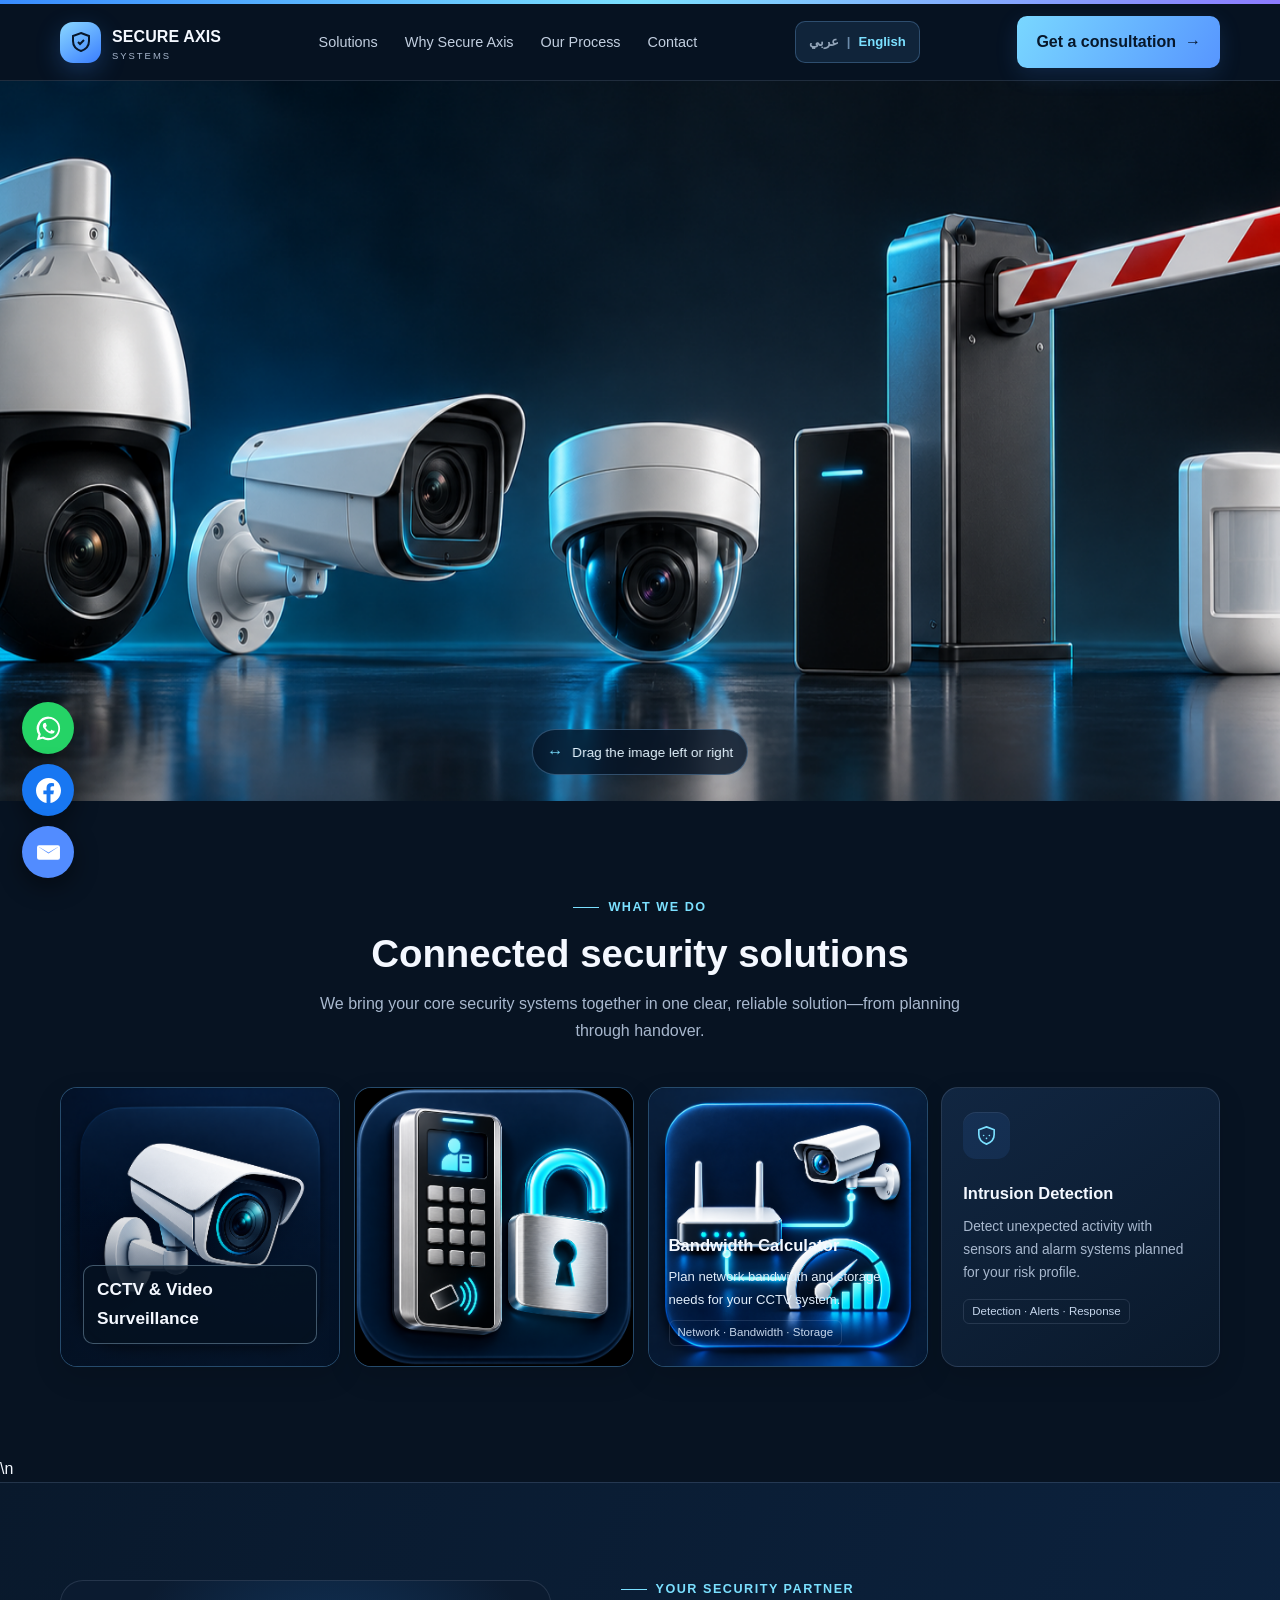
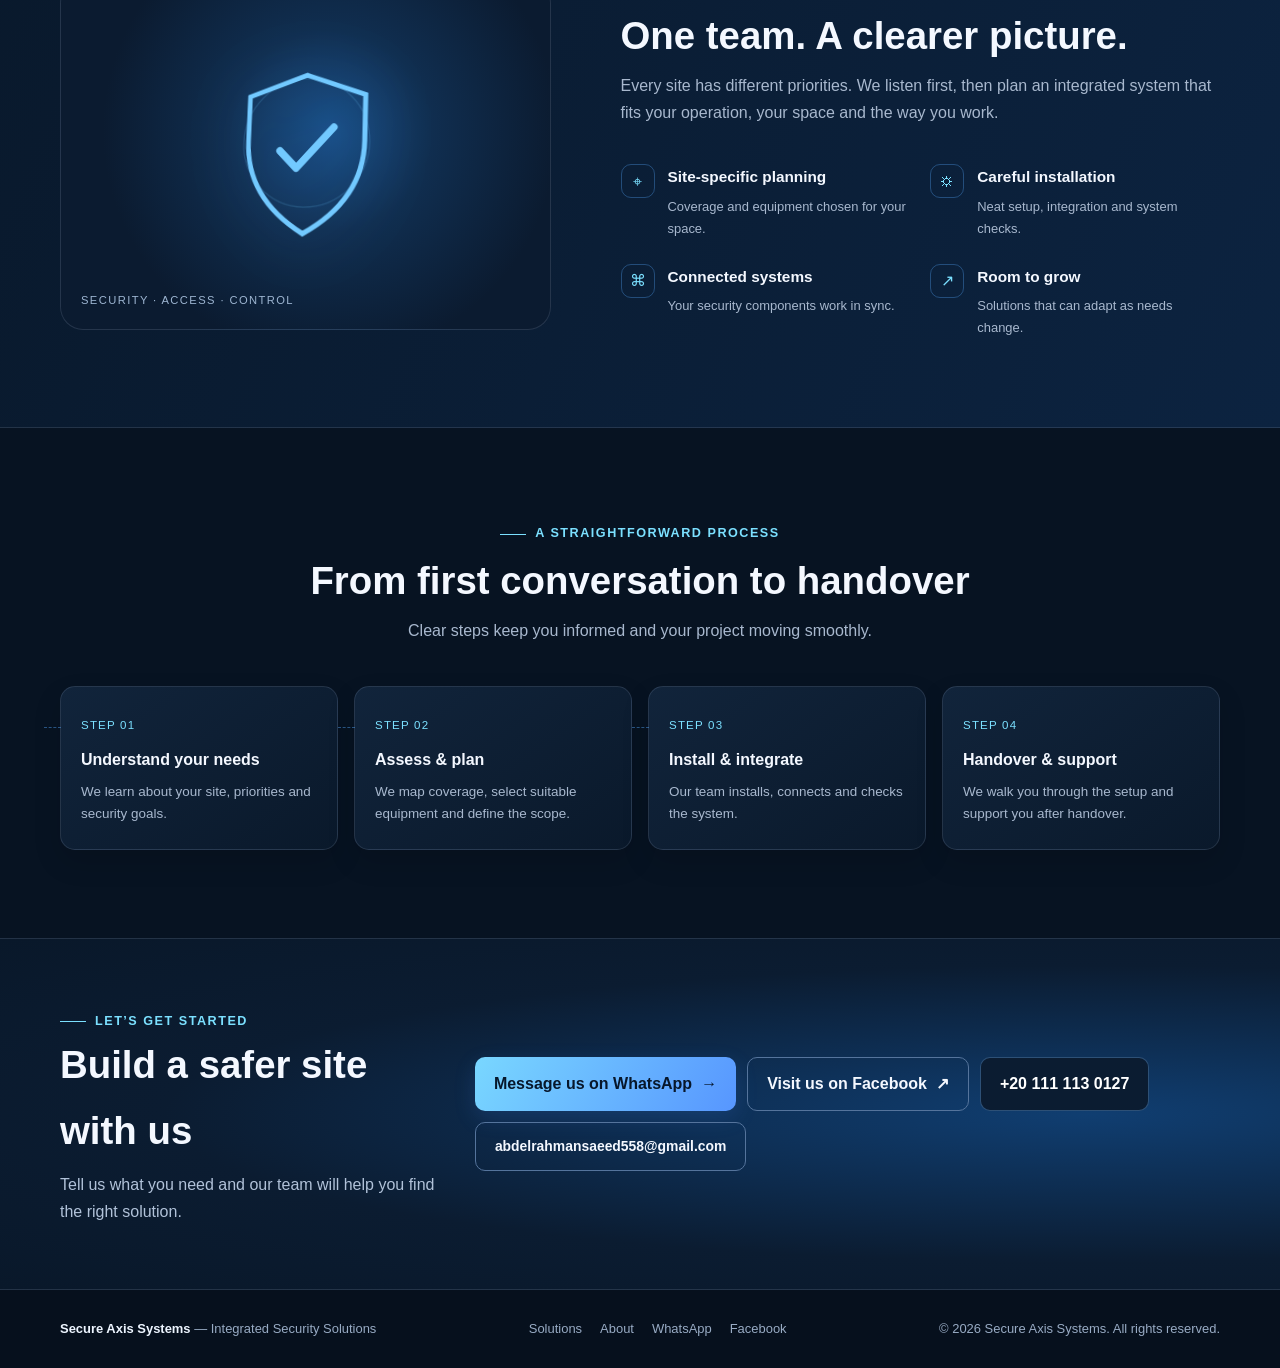
==== commit be0ceff4: "Replace barrier service with bandwidth calculator" ====
--- a/index.html
+++ b/index.html
@@ -89,7 +89,7 @@
     .access-grid{display:grid;grid-template-columns:repeat(3,minmax(0,1fr));gap:12px}.access-item{padding:17px;border:1px solid var(--line);border-radius:15px;background:linear-gradient(145deg,#112641,#0a192b)}.access-item h3{margin:0 0 6px;font-size:.96rem;color:#eef6ff}.access-item p{margin:0;color:var(--muted);font-size:.81rem;line-height:1.55}.contact-floats{position:fixed;z-index:11;bottom:22px;left:22px;display:flex;flex-direction:column;gap:10px}.contact-float{width:52px;height:52px;border-radius:50%;color:#fff;display:grid;place-items:center;box-shadow:0 8px 24px #0007;transition:transform .2s,filter .2s}.contact-float:hover{transform:scale(1.08);filter:brightness(1.12)}.contact-float svg{width:25px;height:25px;fill:currentColor}.contact-float.wa-link{background:#25d366}.contact-float.fb-link{background:#1877f2}.contact-float.mail-link{background:#528cff}.contact-float:focus-visible{outline:2px solid white;outline-offset:3px}
     @media(max-width:650px){.access-grid{grid-template-columns:repeat(2,minmax(0,1fr))}.contact-floats{left:14px;bottom:14px;gap:8px}.contact-float{width:46px;height:46px}.contact-float svg{width:22px;height:22px}}
     html[dir="rtl"] .contact-floats{left:auto;right:22px}html[dir="rtl"] .service-feature{text-align:right}html[dir="rtl"] .access-item{text-align:right}
-    .service-cctv:after{opacity:.62;background:linear-gradient(180deg,transparent 35%,#061322eF 100%)}.service-cctv .service-feature-copy{opacity:1;transform:none;padding:22px}.service-cctv .service-feature-copy h3{display:inline-block;margin:0;padding:9px 13px;border:1px solid #b6e4ff55;border-radius:10px;background:#061322c9;font-size:1.08rem}.service-cctv:hover:after,.service-cctv:focus-visible:after{opacity:.78}.service-cctv:hover .service-feature-photo,.service-cctv:focus-visible .service-feature-photo{opacity:1;transform:scale(1.035)}\n    .brand-modal{width:min(620px,calc(100vw - 28px));margin:auto;padding:0;border:1px solid #416080;border-radius:20px;background:#08182a;color:var(--text);box-shadow:0 28px 90px #000b}.brand-modal::backdrop{background:#020812d9;backdrop-filter:blur(5px)}.brand-modal-inner{padding:24px}.brand-modal-head{display:flex;justify-content:space-between;align-items:flex-start;gap:14px;margin-bottom:19px}.brand-modal-head h2{margin:6px 0;font-size:1.45rem}.brand-modal-head p{margin:0;color:var(--muted);font-size:.9rem}.brand-modal-close{flex:0 0 40px;width:40px;height:40px;border:1px solid #446484;border-radius:12px;background:#10243a;color:#e8f4ff;font-size:1.4rem;cursor:pointer}.brand-grid{display:grid;grid-template-columns:repeat(3,minmax(0,1fr));gap:12px}.brand-tile{min-height:120px;display:grid;place-items:center;padding:16px;border:1px solid #29425e;border-radius:15px;background:linear-gradient(145deg,#112641,#0a192b)}.brand-wordmark{font-size:1.25rem;font-weight:850;letter-spacing:.08em}.brand-bosch{color:#ed3038}.brand-axis{color:#edf5ff;letter-spacing:-.04em}.brand-axis span{color:#f35357}.brand-hikvision{color:#fff;letter-spacing:-.045em}.brand-hikvision span{color:#fa4a54}.brand-caption{grid-column:1/-1;color:var(--muted);font-size:.82rem;text-align:center;margin:7px 0 0}@media(max-width:480px){.brand-modal-inner{padding:18px}.brand-grid{grid-template-columns:1fr;gap:9px}.brand-tile{min-height:74px}.service-cctv .service-feature-copy h3{font-size:.93rem;padding:7px 10px}}\n  </style>
+    .service-cctv:after{opacity:.62;background:linear-gradient(180deg,transparent 35%,#061322eF 100%)}.service-cctv .service-feature-copy{opacity:1;transform:none;padding:22px}.service-cctv .service-feature-copy h3{display:inline-block;margin:0;padding:9px 13px;border:1px solid #b6e4ff55;border-radius:10px;background:#061322c9;font-size:1.08rem}.service-cctv:hover:after,.service-cctv:focus-visible:after{opacity:.78}.service-cctv:hover .service-feature-photo,.service-cctv:focus-visible .service-feature-photo{opacity:1;transform:scale(1.035)}\n    .brand-modal{width:min(620px,calc(100vw - 28px));margin:auto;padding:0;border:1px solid #416080;border-radius:20px;background:#08182a;color:var(--text);box-shadow:0 28px 90px #000b}.brand-modal::backdrop{background:#020812d9;backdrop-filter:blur(5px)}.brand-modal-inner{padding:24px}.brand-modal-head{display:flex;justify-content:space-between;align-items:flex-start;gap:14px;margin-bottom:19px}.brand-modal-head h2{margin:6px 0;font-size:1.45rem}.brand-modal-head p{margin:0;color:var(--muted);font-size:.9rem}.brand-modal-close{flex:0 0 40px;width:40px;height:40px;border:1px solid #446484;border-radius:12px;background:#10243a;color:#e8f4ff;font-size:1.4rem;cursor:pointer}.brand-grid{display:grid;grid-template-columns:repeat(3,minmax(0,1fr));gap:12px}.brand-tile{min-height:120px;display:grid;place-items:center;padding:16px;border:1px solid #29425e;border-radius:15px;background:linear-gradient(145deg,#112641,#0a192b)}.brand-wordmark{font-size:1.25rem;font-weight:850;letter-spacing:.08em}.brand-bosch{color:#ed3038}.brand-axis{color:#edf5ff;letter-spacing:-.04em}.brand-axis span{color:#f35357}.brand-hikvision{color:#fff;letter-spacing:-.045em}.brand-hikvision span{color:#fa4a54}.brand-caption{grid-column:1/-1;color:var(--muted);font-size:.82rem;text-align:center;margin:7px 0 0}@media(max-width:480px){.brand-modal-inner{padding:18px}.brand-grid{grid-template-columns:1fr;gap:9px}.brand-tile{min-height:74px}.service-cctv .service-feature-copy h3{font-size:.93rem;padding:7px 10px}}\n    .service-bandwidth:after{opacity:.58;background:linear-gradient(180deg,transparent 30%,#061322f2 100%)}.service-bandwidth .service-feature-copy{opacity:1;transform:none;padding:20px}.service-bandwidth .service-feature-copy h3{margin:0 0 6px;font-size:1.04rem}.service-bandwidth .service-feature-copy p{color:#e0edfb;font-size:.82rem;margin:0}.service-bandwidth .service-feature-copy .tag{margin-top:9px}.service-bandwidth:hover:after,.service-bandwidth:focus-visible:after{opacity:.78}.service-bandwidth:hover .service-feature-photo,.service-bandwidth:focus-visible .service-feature-photo{opacity:1;transform:scale(1.035)}.service-bandwidth .bandwidth-photo{object-fit:cover}\n  </style>
 </head>
 <body>
   <div class="topline"></div>
@@ -112,7 +112,7 @@
     <section id="services"><div class="wrap"><div class="section-head center"><span class="eyebrow">What we do</span><h2>Connected security solutions</h2><p>We bring your core security systems together in one clear, reliable solution—from planning through handover.</p></div><div class="services-grid">
       <article class="service service-feature service-cctv" role="button" tabindex="0" aria-haspopup="dialog" aria-controls="camera-brand-modal" aria-label="CCTV & Video Surveillance — view available brands"><img class="service-feature-photo" src="cctv-card-camera.png" alt="" loading="lazy"><div class="service-feature-copy"><h3>CCTV &amp; Video Surveillance</h3></div></article>
       <article class="service service-feature service-access" role="button" tabindex="0" aria-haspopup="dialog" aria-controls="access-modal"><img class="service-feature-photo" src="access-control-3d.png" alt="" loading="lazy"><div class="service-feature-copy"><h3>Access Control</h3><p>Manage who can enter, where they can go and when, with flexible permissions for your team.</p><span class="tag">Credentials · Permissions · Entry</span><span class="service-more">Explore access solutions <span aria-hidden="true">↗</span></span></div></article>
-      <article class="service"><div class="service-icon"><svg viewBox="0 0 24 24"><path d="M3 19h18M5 19V8m14 11V8M5 8h14M8 8l4-4 4 4M12 8v11"/></svg></div><h3>Car Park Barriers</h3><p>Control vehicle access with dependable barrier systems designed for smooth, secure entry.</p><span class="tag">Vehicle access · Parking control</span></article>
+      <article class="service service-feature service-bandwidth"><img class="service-feature-photo bandwidth-photo" src="" alt="3D illustration of a CCTV camera, Wi-Fi router and bandwidth gauge" loading="lazy"><div class="service-feature-copy"><h3>Bandwidth Calculator</h3><p>Plan network bandwidth and storage needs for your CCTV system.</p><span class="tag">Network · Bandwidth · Storage</span></div></article>
       <article class="service"><div class="service-icon"><svg viewBox="0 0 24 24"><path d="M12 3 20 6v5c0 5-3.4 8.4-8 10-4.6-1.6-8-5-8-10V6l8-3Z"/><path d="M9 12h.01M15 12h.01M12 15v.01"/></svg></div><h3>Intrusion Detection</h3><p>Detect unexpected activity with sensors and alarm systems planned for your risk profile.</p><span class="tag">Detection · Alerts · Response</span></article>
     </div></div></section>
     <dialog class="brand-modal" id="camera-brand-modal" aria-labelledby="brand-modal-title"><div class="brand-modal-inner"><div class="brand-modal-head"><div><span class="eyebrow">Secure Axis CCTV</span><h2 id="brand-modal-title">Available CCTV brands</h2><p>Bosch, Axis and Hikvision systems can be selected for your project. Contact us to confirm the right fit and current availability.</p></div><button class="brand-modal-close" type="button" aria-label="Close brand list">×</button></div><div class="brand-grid" aria-label="Available camera brands"><div class="brand-tile"><span class="brand-wordmark brand-bosch">BOSCH</span></div><div class="brand-tile"><span class="brand-wordmark brand-axis">axis<span>•</span></span></div><div class="brand-tile"><span class="brand-wordmark brand-hikvision">HIK<span>VISION</span></span></div><p class="brand-caption">Ask Secure Axis about the best brand and setup for your site.</p></div></div></dialog>\n    <dialog class="camera-modal" id="camera-modal" aria-labelledby="camera-modal-title">
@@ -179,7 +179,7 @@
       'Talk to our team':'تواصل مع فريقنا','Explore solutions':'اكتشف الحلول','Site assessment':'معاينة الموقع','Professional installation':'تركيب احترافي','Ongoing support':'دعم مستمر','INTEGRATED SECURITY':'أنظمة أمنية متكاملة','Always in control':'تحكم دائم','Security that works together':'أمان يعمل كنظام واحد',
       'Security designed around your site':'أمان مصمم حسب موقعك','Scalable systems':'أنظمة قابلة للتوسع','Business & property solutions':'حلول للشركات والعقارات','Trusted technology':'تقنيات موثوقة',
       'What we do':'خدماتنا','Connected security solutions':'حلول أمنية متكاملة','We bring your core security systems together in one clear, reliable solution—from planning through handover.':'نجمع أنظمة الأمن الأساسية في حل واحد واضح وموثوق، من التخطيط وحتى التسليم.',
-      'CCTV & Video Surveillance':'كاميرات المراقبة','Clear coverage, dependable recording and remote viewing options tailored to your property.':'تغطية واضحة وتسجيل موثوق وإمكانية مشاهدة عن بُعد، حسب احتياجات موقعك.','Monitoring · Recording · Visibility':'مراقبة · تسجيل · مشاهدة','Explore camera catalogue':'استكشف كتالوج الكاميرات','CCTV & Video Surveillance — view available brands':'كاميرات المراقبة — عرض العلامات التجارية','Available CCTV brands':'العلامات التجارية المتاحة لكاميرات المراقبة','Bosch, Axis and Hikvision systems can be selected for your project. Contact us to confirm the right fit and current availability.':'نوفر أنظمة Bosch وAxis وHikvision لمشروعك. تواصل معنا لاختيار الأنسب والتأكد من التوافر.','Close brand list':'إغلاق قائمة العلامات التجارية','Bosch':'بوش','Axis':'أكسس','Hikvision':'هايكفيجن','Access Control':'التحكم في الدخول','Manage who can enter, where they can go and when, with flexible permissions for your team.':'تحكم في الأشخاص المسموح لهم بالدخول والأماكن والأوقات، بصلاحيات مرنة لفريقك.','Credentials · Permissions · Entry':'وسائل تعريف · صلاحيات · دخول','Car Park Barriers':'حواجز مواقف السيارات','Control vehicle access with dependable barrier systems designed for smooth, secure entry.':'نظم دخول السيارات بحواجز موثوقة لدخول سلس وآمن.','Vehicle access · Parking control':'دخول السيارات · تنظيم المواقف','Intrusion Detection':'كشف التسلل','Detect unexpected activity with sensors and alarm systems planned for your risk profile.':'اكتشف الأنشطة غير المعتادة بحساسات وأنظمة إنذار مصممة حسب مستوى المخاطر.','Detection · Alerts · Response':'كشف · تنبيهات · استجابة',
+      'CCTV & Video Surveillance':'كاميرات المراقبة','Clear coverage, dependable recording and remote viewing options tailored to your property.':'تغطية واضحة وتسجيل موثوق وإمكانية مشاهدة عن بُعد، حسب احتياجات موقعك.','Monitoring · Recording · Visibility':'مراقبة · تسجيل · مشاهدة','Explore camera catalogue':'استكشف كتالوج الكاميرات','CCTV & Video Surveillance — view available brands':'كاميرات المراقبة — عرض العلامات التجارية','Available CCTV brands':'العلامات التجارية المتاحة لكاميرات المراقبة','Bosch, Axis and Hikvision systems can be selected for your project. Contact us to confirm the right fit and current availability.':'نوفر أنظمة Bosch وAxis وHikvision لمشروعك. تواصل معنا لاختيار الأنسب والتأكد من التوافر.','Close brand list':'إغلاق قائمة العلامات التجارية','Bosch':'بوش','Axis':'أكسس','Hikvision':'هايكفيجن','Access Control':'التحكم في الدخول','Manage who can enter, where they can go and when, with flexible permissions for your team.':'تحكم في الأشخاص المسموح لهم بالدخول والأماكن والأوقات، بصلاحيات مرنة لفريقك.','Credentials · Permissions · Entry':'وسائل تعريف · صلاحيات · دخول','Bandwidth Calculator':'حساب سعة الشبكة','Plan network bandwidth and storage needs for your CCTV system.':'خطط لاحتياجات الشبكة ومساحة التخزين لنظام كاميرات المراقبة.','Network · Bandwidth · Storage':'الشبكة · سعة النقل · التخزين','Intrusion Detection':'كشف التسلل','Detect unexpected activity with sensors and alarm systems planned for your risk profile.':'اكتشف الأنشطة غير المعتادة بحساسات وأنظمة إنذار مصممة حسب مستوى المخاطر.','Detection · Alerts · Response':'كشف · تنبيهات · استجابة',
       'Secure Axis CCTV catalog':'كتالوج Secure Axis للكاميرات','Explore camera types':'استكشف أنواع الكاميرات','Choose a camera style based on the site, viewing angle and lighting conditions. Model availability and features vary by market.':'اختر نوع الكاميرا حسب الموقع وزاوية الرؤية والإضاءة. قد يختلف توافر الموديلات ومواصفاتها حسب السوق.','Bullet':'بولت خارجية','Visible fixed cameras for outdoor walls, entrances and perimeter coverage.':'كاميرات ثابتة ظاهرة للواجهات الخارجية والمداخل ومحيط الموقع.','See models':'عرض الموديلات','Dome':'دوم','Compact ceiling or wall cameras for offices, shops and indoor areas.':'كاميرات صغيرة للسقف أو الحائط، مناسبة للمكاتب والمتاجر والمساحات الداخلية.','Turret':'توريت','Flexible fixed cameras with a clear view direction and convenient aiming.':'كاميرات ثابتة سهلة التوجيه لتحديد زاوية الرؤية المناسبة.','PT / PTZ':'PT / PTZ متحركة','Remote pan and tilt, with zoom on PTZ models, for wider or changing views.':'تحريك أفقي ورأسي عن بُعد، مع تقريب بصري في موديلات PTZ لتغطية أوسع.','Fisheye & 360°':'عين السمكة و360°','Wide-angle coverage from one position, with dewarping options on supported models.':'تغطية واسعة من نقطة واحدة مع تصحيح الصورة في الموديلات المدعومة.','Panoramic & TandemVu':'بانورامية وTandemVu','Wide-area views; selected multi-lens models combine panorama and zoomed detail.':'رؤية للمساحات الواسعة؛ بعض الموديلات متعددة العدسات تجمع المشهد البانورامي والتقريب.','Thermal':'حرارية','Specialist imaging for perimeter protection, temperature checks and fire-risk monitoring.':'تصوير متخصص لحماية المحيط وقياس الحرارة ومراقبة مخاطر الحريق.','Wireless, 4G & Solar':'لاسلكية و4G وطاقة شمسية','Options for locations with limited cabling or power, depending on the model.':'حلول للمواقع التي يصعب فيها تمديد الكابلات أو الكهرباء، حسب الموديل.','ANPR / Traffic':'قراءة اللوحات والمرور','Purpose-built traffic cameras for license-plate capture and vehicle monitoring.':'كاميرات متخصصة لقراءة لوحات السيارات ومراقبة حركة المركبات.','Turbo HD / Analog':'Turbo HD وتناظرية','Coax-based camera options for new installations and compatible system upgrades.':'كاميرات تعمل بكابلات Coax للمشروعات الجديدة وتحديث الأنظمة المتوافقة.','Special Environment':'البيئات الخاصة','Explosion-proof and anti-corrosion families for demanding industrial locations.':'موديلات مقاومة للانفجار والتآكل للمواقع الصناعية ذات الظروف الصعبة.','Imaging & analytics technologies available on selected models':'تقنيات تصوير وتحليلات متاحة في موديلات مختارة','Secure Axis Systems product guide · ask our team to confirm current stock and exact versions.':'دليل منتجات Secure Axis Systems · تواصل مع فريقنا لتأكيد المخزون والإصدار المتاح.','Ask Secure Axis about a model ↗':'اسأل Secure Axis عن موديل ↗','Camera types':'أنواع الكاميرات','← Camera types':'العودة لأنواع الكاميرات','STEP 01':'الخطوة 01','STEP 02':'الخطوة 02','STEP 03':'الخطوة 03','STEP 04':'الخطوة 04','Egypt catalog picks':'موديلات مختارة من الكتالوج','Hikvision models':'موديلات الكاميرات','Catalog listings do not confirm live stock. Contact us for current availability, compatible lens versions and a quote.':'عرض الموديل لا يؤكد توافره الحالي. تواصل معنا لمعرفة المخزون والعدسات المتوافقة والحصول على عرض سعر.','Listed in Egypt catalogues · confirm stock':'مدرج في كتالوجات مصر · يُرجى تأكيد المخزون','Confirm Egypt supply':'يُرجى تأكيد التوريد في مصر','Project confirmation':'يتطلب تأكيد المشروع',
       'Your security partner':'شريكك في الأمن','One team. A clearer picture.':'فريق واحد. رؤية أوضح.','Every site has different priorities. We listen first, then plan an integrated system that fits your operation, your space and the way you work.':'لكل موقع أولوياته. نستمع إليك أولًا، ثم نخطط لنظام متكامل يناسب نشاطك ومساحتك وطريقة عملك.','Site-specific planning':'تخطيط حسب الموقع','Coverage and equipment chosen for your space.':'تغطية ومعدات مناسبة لمساحتك.','Careful installation':'تركيب بعناية','Neat setup, integration and system checks.':'تركيب منظم وربط الأنظمة وفحصها.','Connected systems':'أنظمة مترابطة','Your security components work in sync.':'مكونات الأمن تعمل معًا بتناغم.','Room to grow':'قابلية للتوسع','Solutions that can adapt as needs change.':'حلول تتطور مع تغير احتياجاتك.',
       'A straightforward process':'خطوات واضحة','From first conversation to handover':'من أول تواصل حتى التسليم','Clear steps keep you informed and your project moving smoothly.':'خطوات واضحة تبقيك على اطلاع وتساعد على سير المشروع بسلاسة.','Understand your needs':'فهم احتياجاتك','We learn about your site, priorities and security goals.':'نتعرف على موقعك وأولوياتك وأهدافك الأمنية.','Assess & plan':'المعاينة والتخطيط','We map coverage, select suitable equipment and define the scope.':'نحدد التغطية والمعدات المناسبة ونطاق العمل.','Install & integrate':'التركيب والربط','Our team installs, connects and checks the system.':'يتولى فريقنا التركيب والربط وفحص النظام.','Handover & support':'التسليم والدعم','We walk you through the setup and support you after handover.':'نشرح لك طريقة الاستخدام ونواصل دعمك بعد التسليم.',
@@ -366,6 +366,7 @@
       const family = button.dataset.cameraCategory;
       const art = document.createElement('span'); art.className = 'category-art'; art.setAttribute('aria-hidden','true'); art.innerHTML = cameraArt(family,`art-${family}`); button.prepend(art);
     });
+    fetch('./bandwidth-calculator.txt').then(response => { if (!response.ok) throw new Error('Image asset unavailable'); return response.text(); }).then(encodedImage => { const image = document.querySelector('.bandwidth-photo'); if (image) image.src = 'data:image/png;base64,' + encodedImage.trim(); }).catch(() => {});
     const whatsappUrl = text => 'https://wa.me/201111130127?text=' + encodeURIComponent(text);
     const cameraArtFamily = {bullet:'bullet',dome:'dome',turret:'turret',ptz:'ptz',fisheye:'fisheye',panoramic:'panoramic',thermal:'thermal',wireless:'wireless',anpr:'anpr',analog:'analog',special:'special'};
     document.querySelectorAll('[data-camera-category]').forEach(button => button.addEventListener('click', () => {
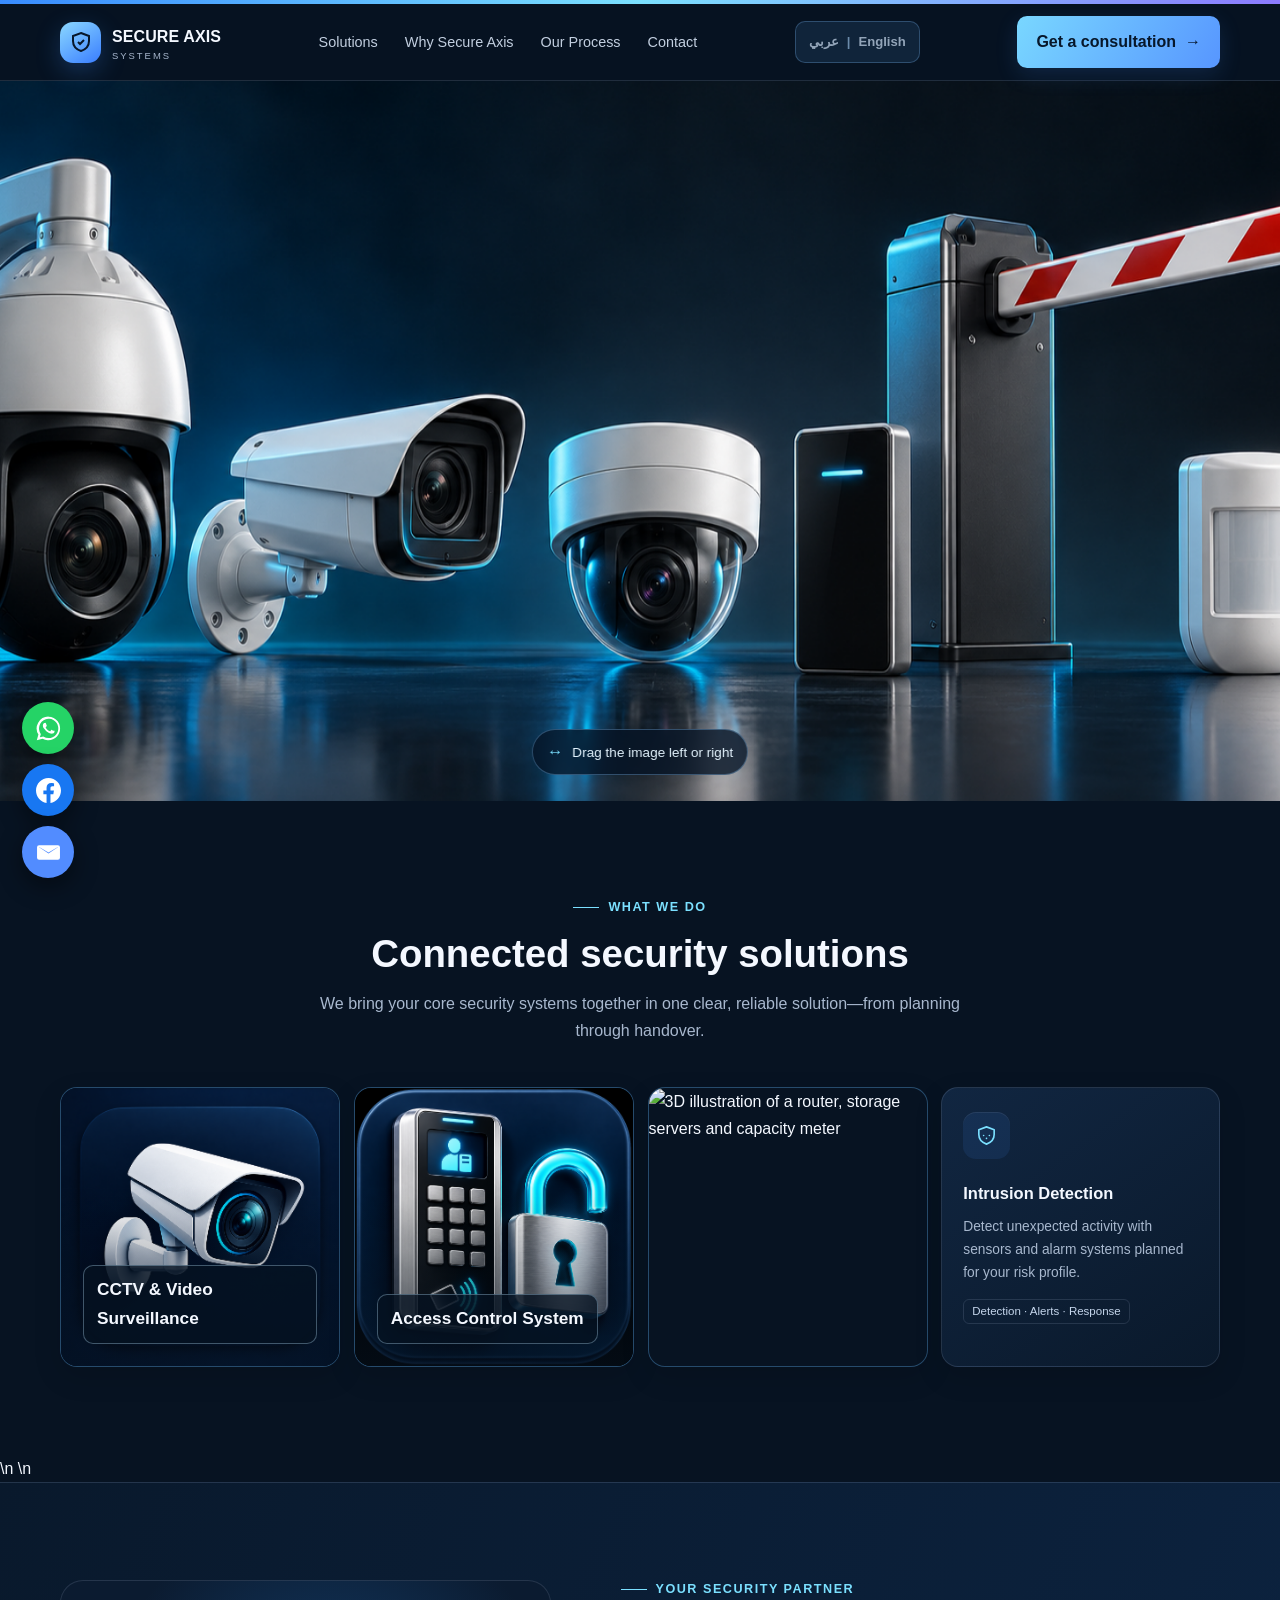
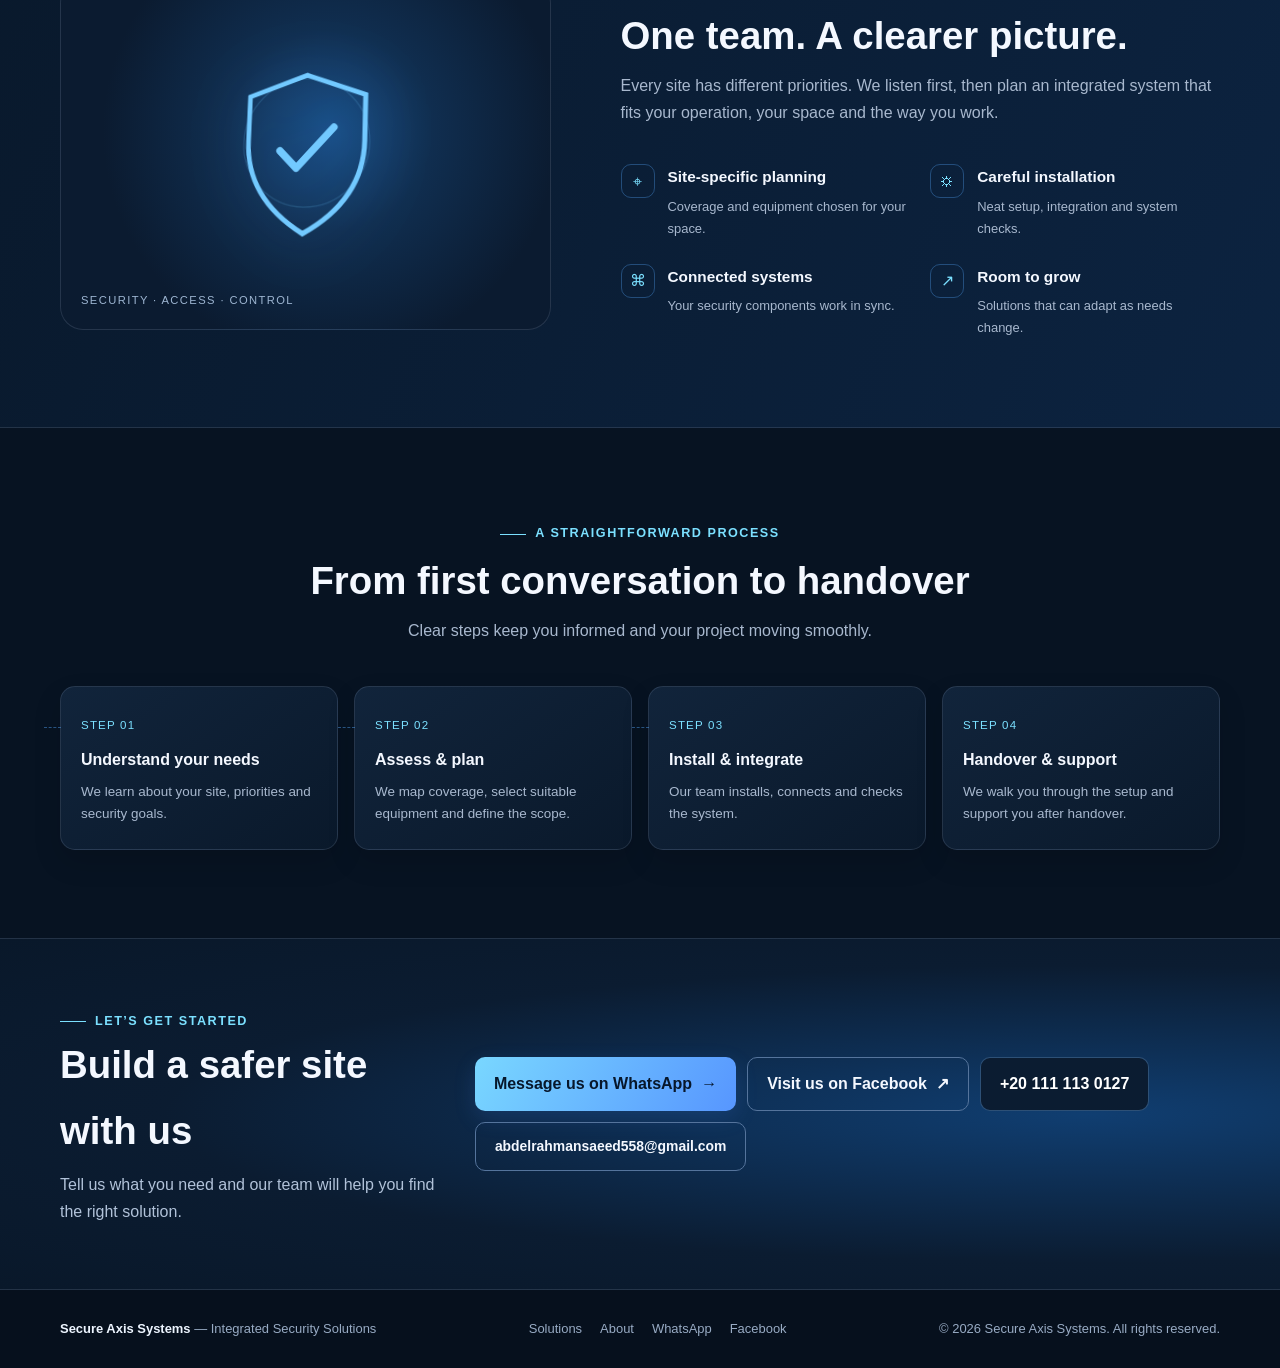
==== commit eaa043eb: "Add bandwidth calculator card behavior" ====
--- a/index.html
+++ b/index.html
@@ -89,7 +89,7 @@
     .access-grid{display:grid;grid-template-columns:repeat(3,minmax(0,1fr));gap:12px}.access-item{padding:17px;border:1px solid var(--line);border-radius:15px;background:linear-gradient(145deg,#112641,#0a192b)}.access-item h3{margin:0 0 6px;font-size:.96rem;color:#eef6ff}.access-item p{margin:0;color:var(--muted);font-size:.81rem;line-height:1.55}.contact-floats{position:fixed;z-index:11;bottom:22px;left:22px;display:flex;flex-direction:column;gap:10px}.contact-float{width:52px;height:52px;border-radius:50%;color:#fff;display:grid;place-items:center;box-shadow:0 8px 24px #0007;transition:transform .2s,filter .2s}.contact-float:hover{transform:scale(1.08);filter:brightness(1.12)}.contact-float svg{width:25px;height:25px;fill:currentColor}.contact-float.wa-link{background:#25d366}.contact-float.fb-link{background:#1877f2}.contact-float.mail-link{background:#528cff}.contact-float:focus-visible{outline:2px solid white;outline-offset:3px}
     @media(max-width:650px){.access-grid{grid-template-columns:repeat(2,minmax(0,1fr))}.contact-floats{left:14px;bottom:14px;gap:8px}.contact-float{width:46px;height:46px}.contact-float svg{width:22px;height:22px}}
     html[dir="rtl"] .contact-floats{left:auto;right:22px}html[dir="rtl"] .service-feature{text-align:right}html[dir="rtl"] .access-item{text-align:right}
-    .service-cctv:after{opacity:.62;background:linear-gradient(180deg,transparent 35%,#061322eF 100%)}.service-cctv .service-feature-copy{opacity:1;transform:none;padding:22px}.service-cctv .service-feature-copy h3{display:inline-block;margin:0;padding:9px 13px;border:1px solid #b6e4ff55;border-radius:10px;background:#061322c9;font-size:1.08rem}.service-cctv:hover:after,.service-cctv:focus-visible:after{opacity:.78}.service-cctv:hover .service-feature-photo,.service-cctv:focus-visible .service-feature-photo{opacity:1;transform:scale(1.035)}\n    .brand-modal{width:min(620px,calc(100vw - 28px));margin:auto;padding:0;border:1px solid #416080;border-radius:20px;background:#08182a;color:var(--text);box-shadow:0 28px 90px #000b}.brand-modal::backdrop{background:#020812d9;backdrop-filter:blur(5px)}.brand-modal-inner{padding:24px}.brand-modal-head{display:flex;justify-content:space-between;align-items:flex-start;gap:14px;margin-bottom:19px}.brand-modal-head h2{margin:6px 0;font-size:1.45rem}.brand-modal-head p{margin:0;color:var(--muted);font-size:.9rem}.brand-modal-close{flex:0 0 40px;width:40px;height:40px;border:1px solid #446484;border-radius:12px;background:#10243a;color:#e8f4ff;font-size:1.4rem;cursor:pointer}.brand-grid{display:grid;grid-template-columns:repeat(3,minmax(0,1fr));gap:12px}.brand-tile{min-height:120px;display:grid;place-items:center;padding:16px;border:1px solid #29425e;border-radius:15px;background:linear-gradient(145deg,#112641,#0a192b)}.brand-wordmark{font-size:1.25rem;font-weight:850;letter-spacing:.08em}.brand-bosch{color:#ed3038}.brand-axis{color:#edf5ff;letter-spacing:-.04em}.brand-axis span{color:#f35357}.brand-hikvision{color:#fff;letter-spacing:-.045em}.brand-hikvision span{color:#fa4a54}.brand-caption{grid-column:1/-1;color:var(--muted);font-size:.82rem;text-align:center;margin:7px 0 0}@media(max-width:480px){.brand-modal-inner{padding:18px}.brand-grid{grid-template-columns:1fr;gap:9px}.brand-tile{min-height:74px}.service-cctv .service-feature-copy h3{font-size:.93rem;padding:7px 10px}}\n    .service-bandwidth:after{opacity:.58;background:linear-gradient(180deg,transparent 30%,#061322f2 100%)}.service-bandwidth .service-feature-copy{opacity:1;transform:none;padding:20px}.service-bandwidth .service-feature-copy h3{margin:0 0 6px;font-size:1.04rem}.service-bandwidth .service-feature-copy p{color:#e0edfb;font-size:.82rem;margin:0}.service-bandwidth .service-feature-copy .tag{margin-top:9px}.service-bandwidth:hover:after,.service-bandwidth:focus-visible:after{opacity:.78}.service-bandwidth:hover .service-feature-photo,.service-bandwidth:focus-visible .service-feature-photo{opacity:1;transform:scale(1.035)}.service-bandwidth .bandwidth-photo{object-fit:cover}\n  </style>
+    .service-cctv:after,.service-access:after{opacity:.62;background:linear-gradient(180deg,transparent 35%,#061322ef 100%)}.service-cctv .service-feature-copy,.service-access .service-feature-copy{opacity:1;transform:none;padding:22px}.service-cctv .service-feature-copy h3,.service-access .service-feature-copy h3{display:inline-block;margin:0;padding:9px 13px;border:1px solid #b6e4ff55;border-radius:10px;background:#061322c9;font-size:1.08rem}.service-cctv:hover:after,.service-cctv:focus-visible:after,.service-access:hover:after,.service-access:focus-visible:after{opacity:.78}.service-cctv:hover .service-feature-photo,.service-cctv:focus-visible .service-feature-photo,.service-access:hover .service-feature-photo,.service-access:focus-visible .service-feature-photo{opacity:1;transform:scale(1.035)}\n    .brand-modal{width:min(620px,calc(100vw - 28px));margin:auto;padding:0;border:1px solid #416080;border-radius:20px;background:#08182a;color:var(--text);box-shadow:0 28px 90px #000b}.brand-modal::backdrop{background:#020812d9;backdrop-filter:blur(5px)}.brand-modal-inner{padding:24px}.brand-modal-head{display:flex;justify-content:space-between;align-items:flex-start;gap:14px;margin-bottom:19px}.brand-modal-head h2{margin:6px 0;font-size:1.45rem}.brand-modal-head p{margin:0;color:var(--muted);font-size:.9rem}.brand-modal-close{flex:0 0 40px;width:40px;height:40px;border:1px solid #446484;border-radius:12px;background:#10243a;color:#e8f4ff;font-size:1.4rem;cursor:pointer}.brand-grid{display:grid;grid-template-columns:repeat(3,minmax(0,1fr));gap:12px}.brand-tile{min-height:120px;display:grid;place-items:center;padding:16px;border:1px solid #29425e;border-radius:15px;background:linear-gradient(145deg,#112641,#0a192b)}.brand-wordmark{font-size:1.25rem;font-weight:850;letter-spacing:.08em}.brand-bosch{color:#ed3038}.brand-axis{color:#edf5ff;letter-spacing:-.04em}.brand-axis span{color:#f35357}.brand-hikvision{color:#fff;letter-spacing:-.045em}.brand-hikvision span{color:#fa4a54}.brand-caption{grid-column:1/-1;color:var(--muted);font-size:.82rem;text-align:center;margin:7px 0 0}@media(max-width:480px){.brand-modal-inner{padding:18px}.brand-grid{grid-template-columns:1fr;gap:9px}.brand-tile{min-height:74px}.service-cctv .service-feature-copy h3{font-size:.93rem;padding:7px 10px}}\n    .service-bandwidth .bandwidth-photo{object-fit:cover}\n    .bandwidth-coming-soon{padding:24px;border:1px solid var(--line);border-radius:16px;background:linear-gradient(145deg,#112641,#0a192b);text-align:center}.bandwidth-coming-icon{display:grid;place-items:center;width:50px;height:50px;margin:0 auto 12px;border:1px solid #59caff70;border-radius:15px;color:var(--cyan);font-size:1.5rem}.bandwidth-coming-soon h3{margin:0 0 6px;font-size:1.06rem}.bandwidth-coming-soon p{max-width:560px;margin:0 auto;color:var(--muted);font-size:.9rem}\n  </style>
 </head>
 <body>
   <div class="topline"></div>
@@ -111,11 +111,11 @@
     </section>
     <section id="services"><div class="wrap"><div class="section-head center"><span class="eyebrow">What we do</span><h2>Connected security solutions</h2><p>We bring your core security systems together in one clear, reliable solution—from planning through handover.</p></div><div class="services-grid">
       <article class="service service-feature service-cctv" role="button" tabindex="0" aria-haspopup="dialog" aria-controls="camera-brand-modal" aria-label="CCTV & Video Surveillance — view available brands"><img class="service-feature-photo" src="cctv-card-camera.png" alt="" loading="lazy"><div class="service-feature-copy"><h3>CCTV &amp; Video Surveillance</h3></div></article>
-      <article class="service service-feature service-access" role="button" tabindex="0" aria-haspopup="dialog" aria-controls="access-modal"><img class="service-feature-photo" src="access-control-3d.png" alt="" loading="lazy"><div class="service-feature-copy"><h3>Access Control</h3><p>Manage who can enter, where they can go and when, with flexible permissions for your team.</p><span class="tag">Credentials · Permissions · Entry</span><span class="service-more">Explore access solutions <span aria-hidden="true">↗</span></span></div></article>
-      <article class="service service-feature service-bandwidth"><img class="service-feature-photo bandwidth-photo" src="" alt="3D illustration of a CCTV camera, Wi-Fi router and bandwidth gauge" loading="lazy"><div class="service-feature-copy"><h3>Bandwidth Calculator</h3><p>Plan network bandwidth and storage needs for your CCTV system.</p><span class="tag">Network · Bandwidth · Storage</span></div></article>
+      <article class="service service-feature service-access" role="button" tabindex="0" aria-haspopup="dialog" aria-controls="access-modal" aria-label="Access Control System"><img class="service-feature-photo" src="access-control-3d.png" alt="" loading="lazy"><div class="service-feature-copy"><h3>Access Control System</h3></div></article>
+      <article class="service service-feature service-bandwidth" role="button" tabindex="0" aria-haspopup="dialog" aria-controls="bandwidth-modal" aria-label="Bandwidth &amp; Storage Calculator — open calculator"><img class="service-feature-photo bandwidth-photo" src="" alt="3D illustration of a router, storage servers and capacity meter" loading="lazy"><div class="service-feature-copy"><h3>Bandwidth &amp; Storage Calculator</h3><p>Plan network bandwidth and storage needs for your CCTV system.</p><span class="tag">Network · Bandwidth · Storage</span><span class="service-more">Open calculator <span aria-hidden="true">↗</span></span></div></article>
       <article class="service"><div class="service-icon"><svg viewBox="0 0 24 24"><path d="M12 3 20 6v5c0 5-3.4 8.4-8 10-4.6-1.6-8-5-8-10V6l8-3Z"/><path d="M9 12h.01M15 12h.01M12 15v.01"/></svg></div><h3>Intrusion Detection</h3><p>Detect unexpected activity with sensors and alarm systems planned for your risk profile.</p><span class="tag">Detection · Alerts · Response</span></article>
     </div></div></section>
-    <dialog class="brand-modal" id="camera-brand-modal" aria-labelledby="brand-modal-title"><div class="brand-modal-inner"><div class="brand-modal-head"><div><span class="eyebrow">Secure Axis CCTV</span><h2 id="brand-modal-title">Available CCTV brands</h2><p>Bosch, Axis and Hikvision systems can be selected for your project. Contact us to confirm the right fit and current availability.</p></div><button class="brand-modal-close" type="button" aria-label="Close brand list">×</button></div><div class="brand-grid" aria-label="Available camera brands"><div class="brand-tile"><span class="brand-wordmark brand-bosch">BOSCH</span></div><div class="brand-tile"><span class="brand-wordmark brand-axis">axis<span>•</span></span></div><div class="brand-tile"><span class="brand-wordmark brand-hikvision">HIK<span>VISION</span></span></div><p class="brand-caption">Ask Secure Axis about the best brand and setup for your site.</p></div></div></dialog>\n    <dialog class="camera-modal" id="camera-modal" aria-labelledby="camera-modal-title">
+    <dialog class="camera-modal" id="bandwidth-modal" aria-labelledby="bandwidth-modal-title"><div class="camera-modal-inner"><div class="camera-modal-head"><div><span class="eyebrow">Secure Axis · Network Planning</span><h2 id="bandwidth-modal-title">Bandwidth &amp; Storage Calculator</h2><p>Estimate the network capacity and recording storage your CCTV project may need.</p></div><button class="camera-modal-close bandwidth-modal-close" type="button" aria-label="Close calculator">×</button></div><div class="bandwidth-coming-soon"><span class="bandwidth-coming-icon" aria-hidden="true">↗</span><h3>The calculator is being prepared</h3><p>This section will help estimate the bandwidth and storage required for a CCTV system.</p></div></div></dialog>\n    <dialog class="brand-modal" id="camera-brand-modal" aria-labelledby="brand-modal-title"><div class="brand-modal-inner"><div class="brand-modal-head"><div><span class="eyebrow">Secure Axis CCTV</span><h2 id="brand-modal-title">Available CCTV brands</h2><p>Bosch, Axis and Hikvision systems can be selected for your project. Contact us to confirm the right fit and current availability.</p></div><button class="brand-modal-close" type="button" aria-label="Close brand list">×</button></div><div class="brand-grid" aria-label="Available camera brands"><div class="brand-tile"><span class="brand-wordmark brand-bosch">BOSCH</span></div><div class="brand-tile"><span class="brand-wordmark brand-axis">axis<span>•</span></span></div><div class="brand-tile"><span class="brand-wordmark brand-hikvision">HIK<span>VISION</span></span></div><p class="brand-caption">Ask Secure Axis about the best brand and setup for your site.</p></div></div></dialog>\n    <dialog class="camera-modal" id="camera-modal" aria-labelledby="camera-modal-title">
       <div class="camera-modal-inner">
         <div class="camera-modal-head"><div><span class="eyebrow">Secure Axis CCTV catalog</span><h2 id="camera-modal-title">Explore camera types</h2><p>Choose a camera style based on the site, viewing angle and lighting conditions. Model availability and features vary by market.</p></div><button class="camera-modal-close" type="button" aria-label="Close camera types">×</button></div>
         <div class="camera-grid">
@@ -179,7 +179,7 @@
       'Talk to our team':'تواصل مع فريقنا','Explore solutions':'اكتشف الحلول','Site assessment':'معاينة الموقع','Professional installation':'تركيب احترافي','Ongoing support':'دعم مستمر','INTEGRATED SECURITY':'أنظمة أمنية متكاملة','Always in control':'تحكم دائم','Security that works together':'أمان يعمل كنظام واحد',
       'Security designed around your site':'أمان مصمم حسب موقعك','Scalable systems':'أنظمة قابلة للتوسع','Business & property solutions':'حلول للشركات والعقارات','Trusted technology':'تقنيات موثوقة',
       'What we do':'خدماتنا','Connected security solutions':'حلول أمنية متكاملة','We bring your core security systems together in one clear, reliable solution—from planning through handover.':'نجمع أنظمة الأمن الأساسية في حل واحد واضح وموثوق، من التخطيط وحتى التسليم.',
-      'CCTV & Video Surveillance':'كاميرات المراقبة','Clear coverage, dependable recording and remote viewing options tailored to your property.':'تغطية واضحة وتسجيل موثوق وإمكانية مشاهدة عن بُعد، حسب احتياجات موقعك.','Monitoring · Recording · Visibility':'مراقبة · تسجيل · مشاهدة','Explore camera catalogue':'استكشف كتالوج الكاميرات','CCTV & Video Surveillance — view available brands':'كاميرات المراقبة — عرض العلامات التجارية','Available CCTV brands':'العلامات التجارية المتاحة لكاميرات المراقبة','Bosch, Axis and Hikvision systems can be selected for your project. Contact us to confirm the right fit and current availability.':'نوفر أنظمة Bosch وAxis وHikvision لمشروعك. تواصل معنا لاختيار الأنسب والتأكد من التوافر.','Close brand list':'إغلاق قائمة العلامات التجارية','Bosch':'بوش','Axis':'أكسس','Hikvision':'هايكفيجن','Access Control':'التحكم في الدخول','Manage who can enter, where they can go and when, with flexible permissions for your team.':'تحكم في الأشخاص المسموح لهم بالدخول والأماكن والأوقات، بصلاحيات مرنة لفريقك.','Credentials · Permissions · Entry':'وسائل تعريف · صلاحيات · دخول','Bandwidth Calculator':'حساب سعة الشبكة','Plan network bandwidth and storage needs for your CCTV system.':'خطط لاحتياجات الشبكة ومساحة التخزين لنظام كاميرات المراقبة.','Network · Bandwidth · Storage':'الشبكة · سعة النقل · التخزين','Intrusion Detection':'كشف التسلل','Detect unexpected activity with sensors and alarm systems planned for your risk profile.':'اكتشف الأنشطة غير المعتادة بحساسات وأنظمة إنذار مصممة حسب مستوى المخاطر.','Detection · Alerts · Response':'كشف · تنبيهات · استجابة',
+      'CCTV & Video Surveillance':'كاميرات المراقبة','Clear coverage, dependable recording and remote viewing options tailored to your property.':'تغطية واضحة وتسجيل موثوق وإمكانية مشاهدة عن بُعد، حسب احتياجات موقعك.','Monitoring · Recording · Visibility':'مراقبة · تسجيل · مشاهدة','Explore camera catalogue':'استكشف كتالوج الكاميرات','CCTV & Video Surveillance — view available brands':'كاميرات المراقبة — عرض العلامات التجارية','Available CCTV brands':'العلامات التجارية المتاحة لكاميرات المراقبة','Bosch, Axis and Hikvision systems can be selected for your project. Contact us to confirm the right fit and current availability.':'نوفر أنظمة Bosch وAxis وHikvision لمشروعك. تواصل معنا لاختيار الأنسب والتأكد من التوافر.','Close brand list':'إغلاق قائمة العلامات التجارية','Bosch':'بوش','Axis':'أكسس','Hikvision':'هايكفيجن','Access Control':'التحكم في الدخول','Manage who can enter, where they can go and when, with flexible permissions for your team.':'تحكم في الأشخاص المسموح لهم بالدخول والأماكن والأوقات، بصلاحيات مرنة لفريقك.','Credentials · Permissions · Entry':'وسائل تعريف · صلاحيات · دخول','Bandwidth & Storage Calculator':'حاسبة سعة الشبكة والتخزين','Bandwidth & Storage Calculator — open calculator':'حاسبة سعة الشبكة والتخزين — فتح الحاسبة','Plan network bandwidth and storage needs for your CCTV system.':'خطط لاحتياجات الشبكة ومساحة التخزين لنظام كاميرات المراقبة.','Network · Bandwidth · Storage':'الشبكة · سعة النقل · التخزين','Open calculator':'افتح الحاسبة','The calculator is being prepared':'نعمل على تجهيز الحاسبة','This section will help estimate the bandwidth and storage required for a CCTV system.':'سيساعدك هذا القسم على تقدير سعة الشبكة ومساحة التخزين المطلوبة لنظام كاميرات المراقبة.','Access Control System':'نظام التحكم في الدخول','Access Control System — open access solutions':'نظام التحكم في الدخول — فتح حلول التحكم في الدخول','3D illustration of a router, storage servers and capacity meter':'رسم ثلاثي الأبعاد لراوتر وخوادم تخزين ومؤشر السعة','Plan network bandwidth and storage needs for your CCTV system.':'خطط لاحتياجات الشبكة ومساحة التخزين لنظام كاميرات المراقبة.','Network · Bandwidth · Storage':'الشبكة · سعة النقل · التخزين','Intrusion Detection':'كشف التسلل','Detect unexpected activity with sensors and alarm systems planned for your risk profile.':'اكتشف الأنشطة غير المعتادة بحساسات وأنظمة إنذار مصممة حسب مستوى المخاطر.','Detection · Alerts · Response':'كشف · تنبيهات · استجابة',
       'Secure Axis CCTV catalog':'كتالوج Secure Axis للكاميرات','Explore camera types':'استكشف أنواع الكاميرات','Choose a camera style based on the site, viewing angle and lighting conditions. Model availability and features vary by market.':'اختر نوع الكاميرا حسب الموقع وزاوية الرؤية والإضاءة. قد يختلف توافر الموديلات ومواصفاتها حسب السوق.','Bullet':'بولت خارجية','Visible fixed cameras for outdoor walls, entrances and perimeter coverage.':'كاميرات ثابتة ظاهرة للواجهات الخارجية والمداخل ومحيط الموقع.','See models':'عرض الموديلات','Dome':'دوم','Compact ceiling or wall cameras for offices, shops and indoor areas.':'كاميرات صغيرة للسقف أو الحائط، مناسبة للمكاتب والمتاجر والمساحات الداخلية.','Turret':'توريت','Flexible fixed cameras with a clear view direction and convenient aiming.':'كاميرات ثابتة سهلة التوجيه لتحديد زاوية الرؤية المناسبة.','PT / PTZ':'PT / PTZ متحركة','Remote pan and tilt, with zoom on PTZ models, for wider or changing views.':'تحريك أفقي ورأسي عن بُعد، مع تقريب بصري في موديلات PTZ لتغطية أوسع.','Fisheye & 360°':'عين السمكة و360°','Wide-angle coverage from one position, with dewarping options on supported models.':'تغطية واسعة من نقطة واحدة مع تصحيح الصورة في الموديلات المدعومة.','Panoramic & TandemVu':'بانورامية وTandemVu','Wide-area views; selected multi-lens models combine panorama and zoomed detail.':'رؤية للمساحات الواسعة؛ بعض الموديلات متعددة العدسات تجمع المشهد البانورامي والتقريب.','Thermal':'حرارية','Specialist imaging for perimeter protection, temperature checks and fire-risk monitoring.':'تصوير متخصص لحماية المحيط وقياس الحرارة ومراقبة مخاطر الحريق.','Wireless, 4G & Solar':'لاسلكية و4G وطاقة شمسية','Options for locations with limited cabling or power, depending on the model.':'حلول للمواقع التي يصعب فيها تمديد الكابلات أو الكهرباء، حسب الموديل.','ANPR / Traffic':'قراءة اللوحات والمرور','Purpose-built traffic cameras for license-plate capture and vehicle monitoring.':'كاميرات متخصصة لقراءة لوحات السيارات ومراقبة حركة المركبات.','Turbo HD / Analog':'Turbo HD وتناظرية','Coax-based camera options for new installations and compatible system upgrades.':'كاميرات تعمل بكابلات Coax للمشروعات الجديدة وتحديث الأنظمة المتوافقة.','Special Environment':'البيئات الخاصة','Explosion-proof and anti-corrosion families for demanding industrial locations.':'موديلات مقاومة للانفجار والتآكل للمواقع الصناعية ذات الظروف الصعبة.','Imaging & analytics technologies available on selected models':'تقنيات تصوير وتحليلات متاحة في موديلات مختارة','Secure Axis Systems product guide · ask our team to confirm current stock and exact versions.':'دليل منتجات Secure Axis Systems · تواصل مع فريقنا لتأكيد المخزون والإصدار المتاح.','Ask Secure Axis about a model ↗':'اسأل Secure Axis عن موديل ↗','Camera types':'أنواع الكاميرات','← Camera types':'العودة لأنواع الكاميرات','STEP 01':'الخطوة 01','STEP 02':'الخطوة 02','STEP 03':'الخطوة 03','STEP 04':'الخطوة 04','Egypt catalog picks':'موديلات مختارة من الكتالوج','Hikvision models':'موديلات الكاميرات','Catalog listings do not confirm live stock. Contact us for current availability, compatible lens versions and a quote.':'عرض الموديل لا يؤكد توافره الحالي. تواصل معنا لمعرفة المخزون والعدسات المتوافقة والحصول على عرض سعر.','Listed in Egypt catalogues · confirm stock':'مدرج في كتالوجات مصر · يُرجى تأكيد المخزون','Confirm Egypt supply':'يُرجى تأكيد التوريد في مصر','Project confirmation':'يتطلب تأكيد المشروع',
       'Your security partner':'شريكك في الأمن','One team. A clearer picture.':'فريق واحد. رؤية أوضح.','Every site has different priorities. We listen first, then plan an integrated system that fits your operation, your space and the way you work.':'لكل موقع أولوياته. نستمع إليك أولًا، ثم نخطط لنظام متكامل يناسب نشاطك ومساحتك وطريقة عملك.','Site-specific planning':'تخطيط حسب الموقع','Coverage and equipment chosen for your space.':'تغطية ومعدات مناسبة لمساحتك.','Careful installation':'تركيب بعناية','Neat setup, integration and system checks.':'تركيب منظم وربط الأنظمة وفحصها.','Connected systems':'أنظمة مترابطة','Your security components work in sync.':'مكونات الأمن تعمل معًا بتناغم.','Room to grow':'قابلية للتوسع','Solutions that can adapt as needs change.':'حلول تتطور مع تغير احتياجاتك.',
       'A straightforward process':'خطوات واضحة','From first conversation to handover':'من أول تواصل حتى التسليم','Clear steps keep you informed and your project moving smoothly.':'خطوات واضحة تبقيك على اطلاع وتساعد على سير المشروع بسلاسة.','Understand your needs':'فهم احتياجاتك','We learn about your site, priorities and security goals.':'نتعرف على موقعك وأولوياتك وأهدافك الأمنية.','Assess & plan':'المعاينة والتخطيط','We map coverage, select suitable equipment and define the scope.':'نحدد التغطية والمعدات المناسبة ونطاق العمل.','Install & integrate':'التركيب والربط','Our team installs, connects and checks the system.':'يتولى فريقنا التركيب والربط وفحص النظام.','Handover & support':'التسليم والدعم','We walk you through the setup and support you after handover.':'نشرح لك طريقة الاستخدام ونواصل دعمك بعد التسليم.',
@@ -273,7 +273,7 @@
     });
     brandDialog.querySelector('.brand-modal-close').addEventListener('click', () => brandDialog.close());
     brandDialog.addEventListener('click', event => { if (event.target === brandDialog) brandDialog.close(); });
-    const accessCard = document.querySelector('.service-access');
+    const bandwidthCard = document.querySelector(".service-bandwidth");\n    const bandwidthDialog = document.getElementById("bandwidth-modal");\n    const openBandwidthDialog = () => { applyLanguage(preferredLanguage()); bandwidthDialog.showModal(); };\n    bandwidthCard.addEventListener("click", openBandwidthDialog);\n    bandwidthCard.addEventListener("keydown", event => { if (event.key === "Enter" || event.key === " ") { event.preventDefault(); openBandwidthDialog(); } });\n    bandwidthDialog.querySelector(".bandwidth-modal-close").addEventListener("click", () => bandwidthDialog.close());\n    bandwidthDialog.addEventListener("click", event => { if (event.target === bandwidthDialog) bandwidthDialog.close(); });\n    const accessCard = document.querySelector('.service-access');
     const accessDialog = document.getElementById('access-modal');
     const openAccessCatalog = () => { applyLanguage(preferredLanguage()); accessDialog.showModal(); };
     accessCard.addEventListener('click', openAccessCatalog);
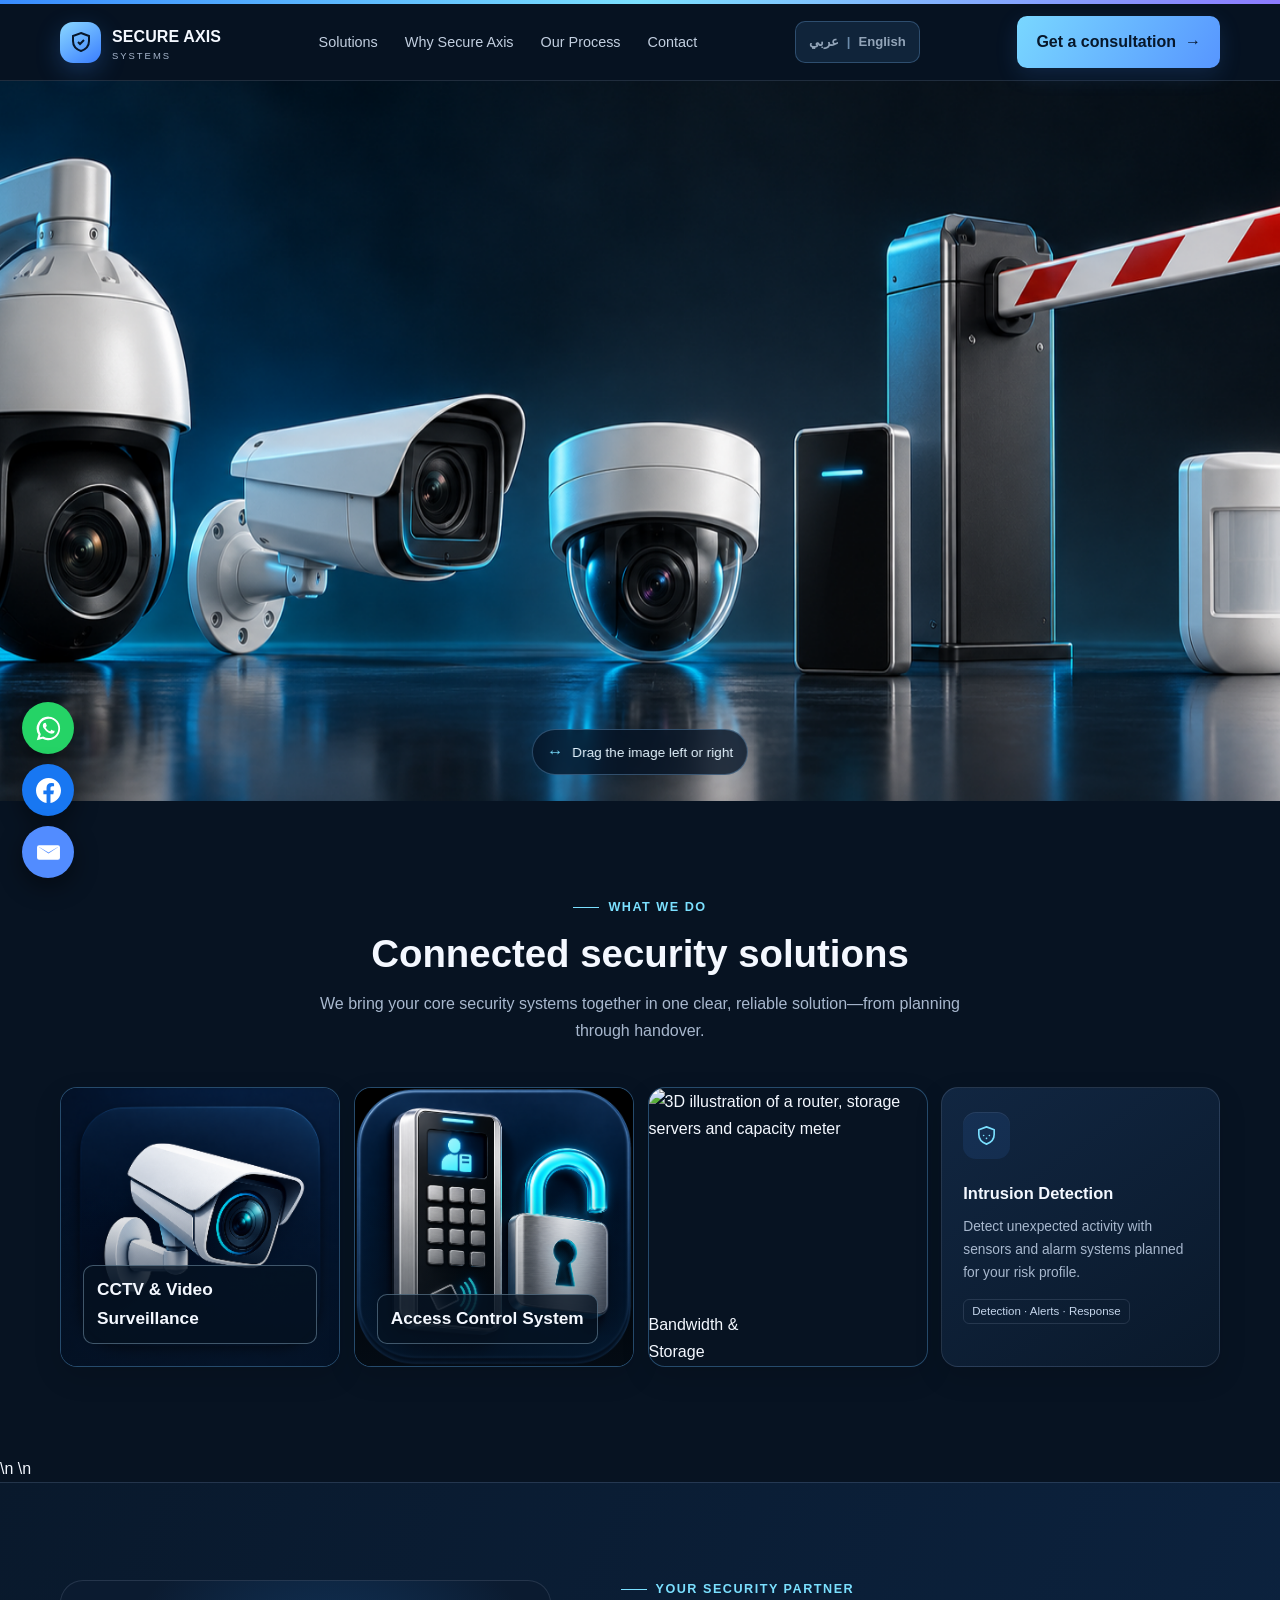
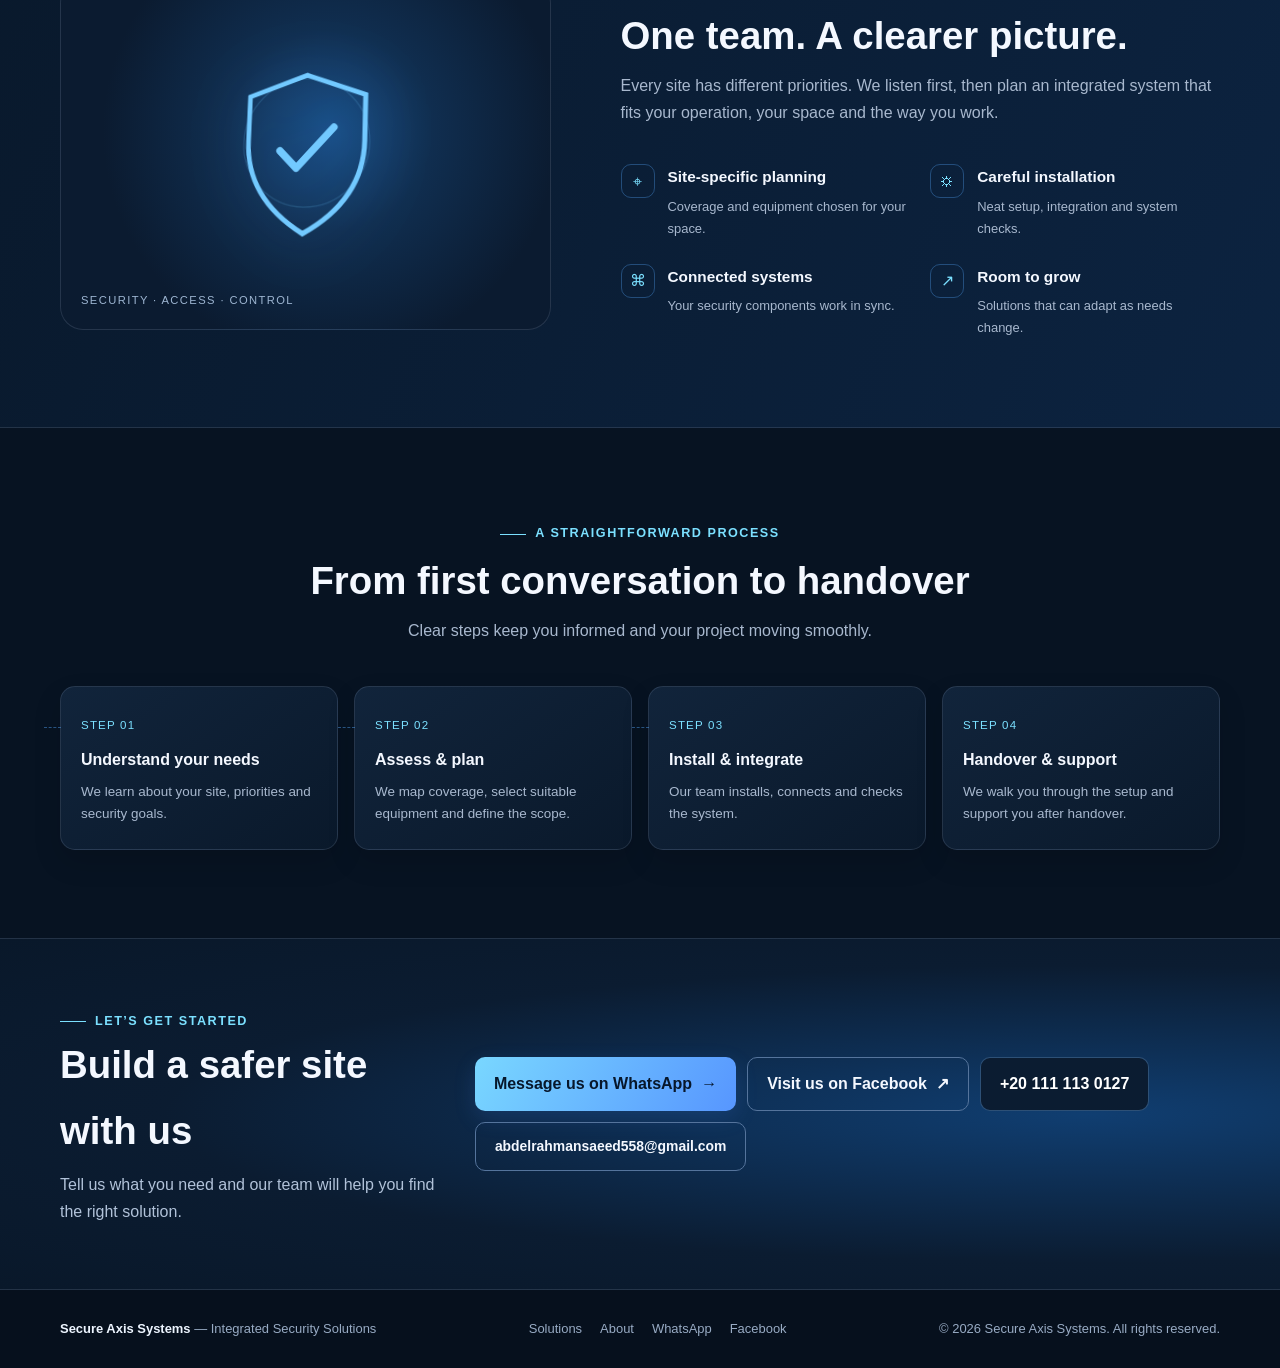
==== commit 93451f10: "Keep bandwidth title visible on service card" ====
--- a/index.html
+++ b/index.html
@@ -89,7 +89,7 @@
     .access-grid{display:grid;grid-template-columns:repeat(3,minmax(0,1fr));gap:12px}.access-item{padding:17px;border:1px solid var(--line);border-radius:15px;background:linear-gradient(145deg,#112641,#0a192b)}.access-item h3{margin:0 0 6px;font-size:.96rem;color:#eef6ff}.access-item p{margin:0;color:var(--muted);font-size:.81rem;line-height:1.55}.contact-floats{position:fixed;z-index:11;bottom:22px;left:22px;display:flex;flex-direction:column;gap:10px}.contact-float{width:52px;height:52px;border-radius:50%;color:#fff;display:grid;place-items:center;box-shadow:0 8px 24px #0007;transition:transform .2s,filter .2s}.contact-float:hover{transform:scale(1.08);filter:brightness(1.12)}.contact-float svg{width:25px;height:25px;fill:currentColor}.contact-float.wa-link{background:#25d366}.contact-float.fb-link{background:#1877f2}.contact-float.mail-link{background:#528cff}.contact-float:focus-visible{outline:2px solid white;outline-offset:3px}
     @media(max-width:650px){.access-grid{grid-template-columns:repeat(2,minmax(0,1fr))}.contact-floats{left:14px;bottom:14px;gap:8px}.contact-float{width:46px;height:46px}.contact-float svg{width:22px;height:22px}}
     html[dir="rtl"] .contact-floats{left:auto;right:22px}html[dir="rtl"] .service-feature{text-align:right}html[dir="rtl"] .access-item{text-align:right}
-    .service-cctv:after,.service-access:after{opacity:.62;background:linear-gradient(180deg,transparent 35%,#061322ef 100%)}.service-cctv .service-feature-copy,.service-access .service-feature-copy{opacity:1;transform:none;padding:22px}.service-cctv .service-feature-copy h3,.service-access .service-feature-copy h3{display:inline-block;margin:0;padding:9px 13px;border:1px solid #b6e4ff55;border-radius:10px;background:#061322c9;font-size:1.08rem}.service-cctv:hover:after,.service-cctv:focus-visible:after,.service-access:hover:after,.service-access:focus-visible:after{opacity:.78}.service-cctv:hover .service-feature-photo,.service-cctv:focus-visible .service-feature-photo,.service-access:hover .service-feature-photo,.service-access:focus-visible .service-feature-photo{opacity:1;transform:scale(1.035)}\n    .brand-modal{width:min(620px,calc(100vw - 28px));margin:auto;padding:0;border:1px solid #416080;border-radius:20px;background:#08182a;color:var(--text);box-shadow:0 28px 90px #000b}.brand-modal::backdrop{background:#020812d9;backdrop-filter:blur(5px)}.brand-modal-inner{padding:24px}.brand-modal-head{display:flex;justify-content:space-between;align-items:flex-start;gap:14px;margin-bottom:19px}.brand-modal-head h2{margin:6px 0;font-size:1.45rem}.brand-modal-head p{margin:0;color:var(--muted);font-size:.9rem}.brand-modal-close{flex:0 0 40px;width:40px;height:40px;border:1px solid #446484;border-radius:12px;background:#10243a;color:#e8f4ff;font-size:1.4rem;cursor:pointer}.brand-grid{display:grid;grid-template-columns:repeat(3,minmax(0,1fr));gap:12px}.brand-tile{min-height:120px;display:grid;place-items:center;padding:16px;border:1px solid #29425e;border-radius:15px;background:linear-gradient(145deg,#112641,#0a192b)}.brand-wordmark{font-size:1.25rem;font-weight:850;letter-spacing:.08em}.brand-bosch{color:#ed3038}.brand-axis{color:#edf5ff;letter-spacing:-.04em}.brand-axis span{color:#f35357}.brand-hikvision{color:#fff;letter-spacing:-.045em}.brand-hikvision span{color:#fa4a54}.brand-caption{grid-column:1/-1;color:var(--muted);font-size:.82rem;text-align:center;margin:7px 0 0}@media(max-width:480px){.brand-modal-inner{padding:18px}.brand-grid{grid-template-columns:1fr;gap:9px}.brand-tile{min-height:74px}.service-cctv .service-feature-copy h3{font-size:.93rem;padding:7px 10px}}\n    .service-bandwidth .bandwidth-photo{object-fit:cover}\n    .bandwidth-coming-soon{padding:24px;border:1px solid var(--line);border-radius:16px;background:linear-gradient(145deg,#112641,#0a192b);text-align:center}.bandwidth-coming-icon{display:grid;place-items:center;width:50px;height:50px;margin:0 auto 12px;border:1px solid #59caff70;border-radius:15px;color:var(--cyan);font-size:1.5rem}.bandwidth-coming-soon h3{margin:0 0 6px;font-size:1.06rem}.bandwidth-coming-soon p{max-width:560px;margin:0 auto;color:var(--muted);font-size:.9rem}\n  </style>
+    .service-cctv:after,.service-access:after{opacity:.62;background:linear-gradient(180deg,transparent 35%,#061322ef 100%)}.service-cctv .service-feature-copy,.service-access .service-feature-copy{opacity:1;transform:none;padding:22px}.service-cctv .service-feature-copy h3,.service-access .service-feature-copy h3{display:inline-block;margin:0;padding:9px 13px;border:1px solid #b6e4ff55;border-radius:10px;background:#061322c9;font-size:1.08rem}.service-cctv:hover:after,.service-cctv:focus-visible:after,.service-access:hover:after,.service-access:focus-visible:after{opacity:.78}.service-cctv:hover .service-feature-photo,.service-cctv:focus-visible .service-feature-photo,.service-access:hover .service-feature-photo,.service-access:focus-visible .service-feature-photo{opacity:1;transform:scale(1.035)}\n    .brand-modal{width:min(620px,calc(100vw - 28px));margin:auto;padding:0;border:1px solid #416080;border-radius:20px;background:#08182a;color:var(--text);box-shadow:0 28px 90px #000b}.brand-modal::backdrop{background:#020812d9;backdrop-filter:blur(5px)}.brand-modal-inner{padding:24px}.brand-modal-head{display:flex;justify-content:space-between;align-items:flex-start;gap:14px;margin-bottom:19px}.brand-modal-head h2{margin:6px 0;font-size:1.45rem}.brand-modal-head p{margin:0;color:var(--muted);font-size:.9rem}.brand-modal-close{flex:0 0 40px;width:40px;height:40px;border:1px solid #446484;border-radius:12px;background:#10243a;color:#e8f4ff;font-size:1.4rem;cursor:pointer}.brand-grid{display:grid;grid-template-columns:repeat(3,minmax(0,1fr));gap:12px}.brand-tile{min-height:120px;display:grid;place-items:center;padding:16px;border:1px solid #29425e;border-radius:15px;background:linear-gradient(145deg,#112641,#0a192b)}.brand-wordmark{font-size:1.25rem;font-weight:850;letter-spacing:.08em}.brand-bosch{color:#ed3038}.brand-axis{color:#edf5ff;letter-spacing:-.04em}.brand-axis span{color:#f35357}.brand-hikvision{color:#fff;letter-spacing:-.045em}.brand-hikvision span{color:#fa4a54}.brand-caption{grid-column:1/-1;color:var(--muted);font-size:.82rem;text-align:center;margin:7px 0 0}@media(max-width:480px){.brand-modal-inner{padding:18px}.brand-grid{grid-template-columns:1fr;gap:9px}.brand-tile{min-height:74px}.service-cctv .service-feature-copy h3{font-size:.93rem;padding:7px 10px}}\n    .service-bandwidth .bandwidth-photo{object-fit:cover}\n    .bandwidth-coming-soon{padding:24px;border:1px solid var(--line);border-radius:16px;background:linear-gradient(145deg,#112641,#0a192b);text-align:center}.bandwidth-coming-icon{display:grid;place-items:center;width:50px;height:50px;margin:0 auto 12px;border:1px solid #59caff70;border-radius:15px;color:var(--cyan);font-size:1.5rem}.bandwidth-coming-soon h3{margin:0 0 6px;font-size:1.06rem}.bandwidth-coming-soon p{max-width:560px;margin:0 auto;color:var(--muted);font-size:.9rem}\n    @media(max-width:560px){.services-grid{grid-template-columns:minmax(0,1fr);max-width:440px;margin-inline:auto}.service-feature{aspect-ratio:1/1}.service-bandwidth .bandwidth-photo{object-fit:contain;background:#071322}.service-bandwidth .service-feature-copy{padding:18px}.service-bandwidth .service-feature-copy h3{font-size:1rem}.service-bandwidth .service-feature-copy p{font-size:.82rem}.service-bandwidth .service-feature-copy .tag,.service-bandwidth .service-feature-copy .service-more{font-size:.74rem}}\n    .service-bandwidth .service-front-title{position:absolute;z-index:2;inset-inline-start:22px;bottom:22px;display:inline-block;padding:9px 13px;border:1px solid #b6e4ff55;border-radius:10px;background:#061322c9;color:var(--text);font-weight:800;font-size:1.04rem;transition:opacity .2s}.service-bandwidth:hover .service-front-title,.service-bandwidth:focus-visible .service-front-title{opacity:0}@media(hover:none){.service-bandwidth .service-front-title{display:none}}@media(max-width:650px){.service-bandwidth .service-front-title{inset-inline-start:18px;bottom:18px;font-size:.96rem}}\n  </style>
 </head>
 <body>
   <div class="topline"></div>
@@ -112,7 +112,7 @@
     <section id="services"><div class="wrap"><div class="section-head center"><span class="eyebrow">What we do</span><h2>Connected security solutions</h2><p>We bring your core security systems together in one clear, reliable solution—from planning through handover.</p></div><div class="services-grid">
       <article class="service service-feature service-cctv" role="button" tabindex="0" aria-haspopup="dialog" aria-controls="camera-brand-modal" aria-label="CCTV & Video Surveillance — view available brands"><img class="service-feature-photo" src="cctv-card-camera.png" alt="" loading="lazy"><div class="service-feature-copy"><h3>CCTV &amp; Video Surveillance</h3></div></article>
       <article class="service service-feature service-access" role="button" tabindex="0" aria-haspopup="dialog" aria-controls="access-modal" aria-label="Access Control System"><img class="service-feature-photo" src="access-control-3d.png" alt="" loading="lazy"><div class="service-feature-copy"><h3>Access Control System</h3></div></article>
-      <article class="service service-feature service-bandwidth" role="button" tabindex="0" aria-haspopup="dialog" aria-controls="bandwidth-modal" aria-label="Bandwidth &amp; Storage Calculator — open calculator"><img class="service-feature-photo bandwidth-photo" src="" alt="3D illustration of a router, storage servers and capacity meter" loading="lazy"><div class="service-feature-copy"><h3>Bandwidth &amp; Storage Calculator</h3><p>Plan network bandwidth and storage needs for your CCTV system.</p><span class="tag">Network · Bandwidth · Storage</span><span class="service-more">Open calculator <span aria-hidden="true">↗</span></span></div></article>
+      <article class="service service-feature service-bandwidth" role="button" tabindex="0" aria-haspopup="dialog" aria-controls="bandwidth-modal" aria-label="Bandwidth &amp; Storage Calculator — open calculator"><img class="service-feature-photo bandwidth-photo" src="" alt="3D illustration of a router, storage servers and capacity meter" loading="lazy"><span class="service-front-title">Bandwidth &amp; Storage</span><div class="service-feature-copy"><h3>Bandwidth &amp; Storage Calculator</h3><p>Plan network bandwidth and storage needs for your CCTV system.</p><span class="tag">Network · Bandwidth · Storage</span><span class="service-more">Open calculator <span aria-hidden="true">↗</span></span></div></article>
       <article class="service"><div class="service-icon"><svg viewBox="0 0 24 24"><path d="M12 3 20 6v5c0 5-3.4 8.4-8 10-4.6-1.6-8-5-8-10V6l8-3Z"/><path d="M9 12h.01M15 12h.01M12 15v.01"/></svg></div><h3>Intrusion Detection</h3><p>Detect unexpected activity with sensors and alarm systems planned for your risk profile.</p><span class="tag">Detection · Alerts · Response</span></article>
     </div></div></section>
     <dialog class="camera-modal" id="bandwidth-modal" aria-labelledby="bandwidth-modal-title"><div class="camera-modal-inner"><div class="camera-modal-head"><div><span class="eyebrow">Secure Axis · Network Planning</span><h2 id="bandwidth-modal-title">Bandwidth &amp; Storage Calculator</h2><p>Estimate the network capacity and recording storage your CCTV project may need.</p></div><button class="camera-modal-close bandwidth-modal-close" type="button" aria-label="Close calculator">×</button></div><div class="bandwidth-coming-soon"><span class="bandwidth-coming-icon" aria-hidden="true">↗</span><h3>The calculator is being prepared</h3><p>This section will help estimate the bandwidth and storage required for a CCTV system.</p></div></div></dialog>\n    <dialog class="brand-modal" id="camera-brand-modal" aria-labelledby="brand-modal-title"><div class="brand-modal-inner"><div class="brand-modal-head"><div><span class="eyebrow">Secure Axis CCTV</span><h2 id="brand-modal-title">Available CCTV brands</h2><p>Bosch, Axis and Hikvision systems can be selected for your project. Contact us to confirm the right fit and current availability.</p></div><button class="brand-modal-close" type="button" aria-label="Close brand list">×</button></div><div class="brand-grid" aria-label="Available camera brands"><div class="brand-tile"><span class="brand-wordmark brand-bosch">BOSCH</span></div><div class="brand-tile"><span class="brand-wordmark brand-axis">axis<span>•</span></span></div><div class="brand-tile"><span class="brand-wordmark brand-hikvision">HIK<span>VISION</span></span></div><p class="brand-caption">Ask Secure Axis about the best brand and setup for your site.</p></div></div></dialog>\n    <dialog class="camera-modal" id="camera-modal" aria-labelledby="camera-modal-title">
@@ -366,7 +366,7 @@
       const family = button.dataset.cameraCategory;
       const art = document.createElement('span'); art.className = 'category-art'; art.setAttribute('aria-hidden','true'); art.innerHTML = cameraArt(family,`art-${family}`); button.prepend(art);
     });
-    fetch('./bandwidth-calculator.txt').then(response => { if (!response.ok) throw new Error('Image asset unavailable'); return response.text(); }).then(encodedImage => { const image = document.querySelector('.bandwidth-photo'); if (image) image.src = 'data:image/png;base64,' + encodedImage.trim(); }).catch(() => {});
+    fetch('./bandwidth-calculator.txt').then(response => { if (!response.ok) throw new Error('Image asset unavailable'); return response.text(); }).then(encodedImage => { const image = document.querySelector('.bandwidth-photo'); if (!image) return; const binary = atob(encodedImage.trim()); const bytes = new Uint8Array(binary.length); for (let i = 0; i < binary.length; i++) bytes[i] = binary.charCodeAt(i); image.src = URL.createObjectURL(new Blob([bytes], { type: 'image/png' })); }).catch(error => { const image = document.querySelector('.bandwidth-photo'); if (image) { image.alt = 'Bandwidth and storage planning artwork could not be loaded'; image.style.display = 'none'; } console.error('Bandwidth artwork failed to load', error); });
     const whatsappUrl = text => 'https://wa.me/201111130127?text=' + encodeURIComponent(text);
     const cameraArtFamily = {bullet:'bullet',dome:'dome',turret:'turret',ptz:'ptz',fisheye:'fisheye',panoramic:'panoramic',thermal:'thermal',wireless:'wireless',anpr:'anpr',analog:'analog',special:'special'};
     document.querySelectorAll('[data-camera-category]').forEach(button => button.addEventListener('click', () => {
